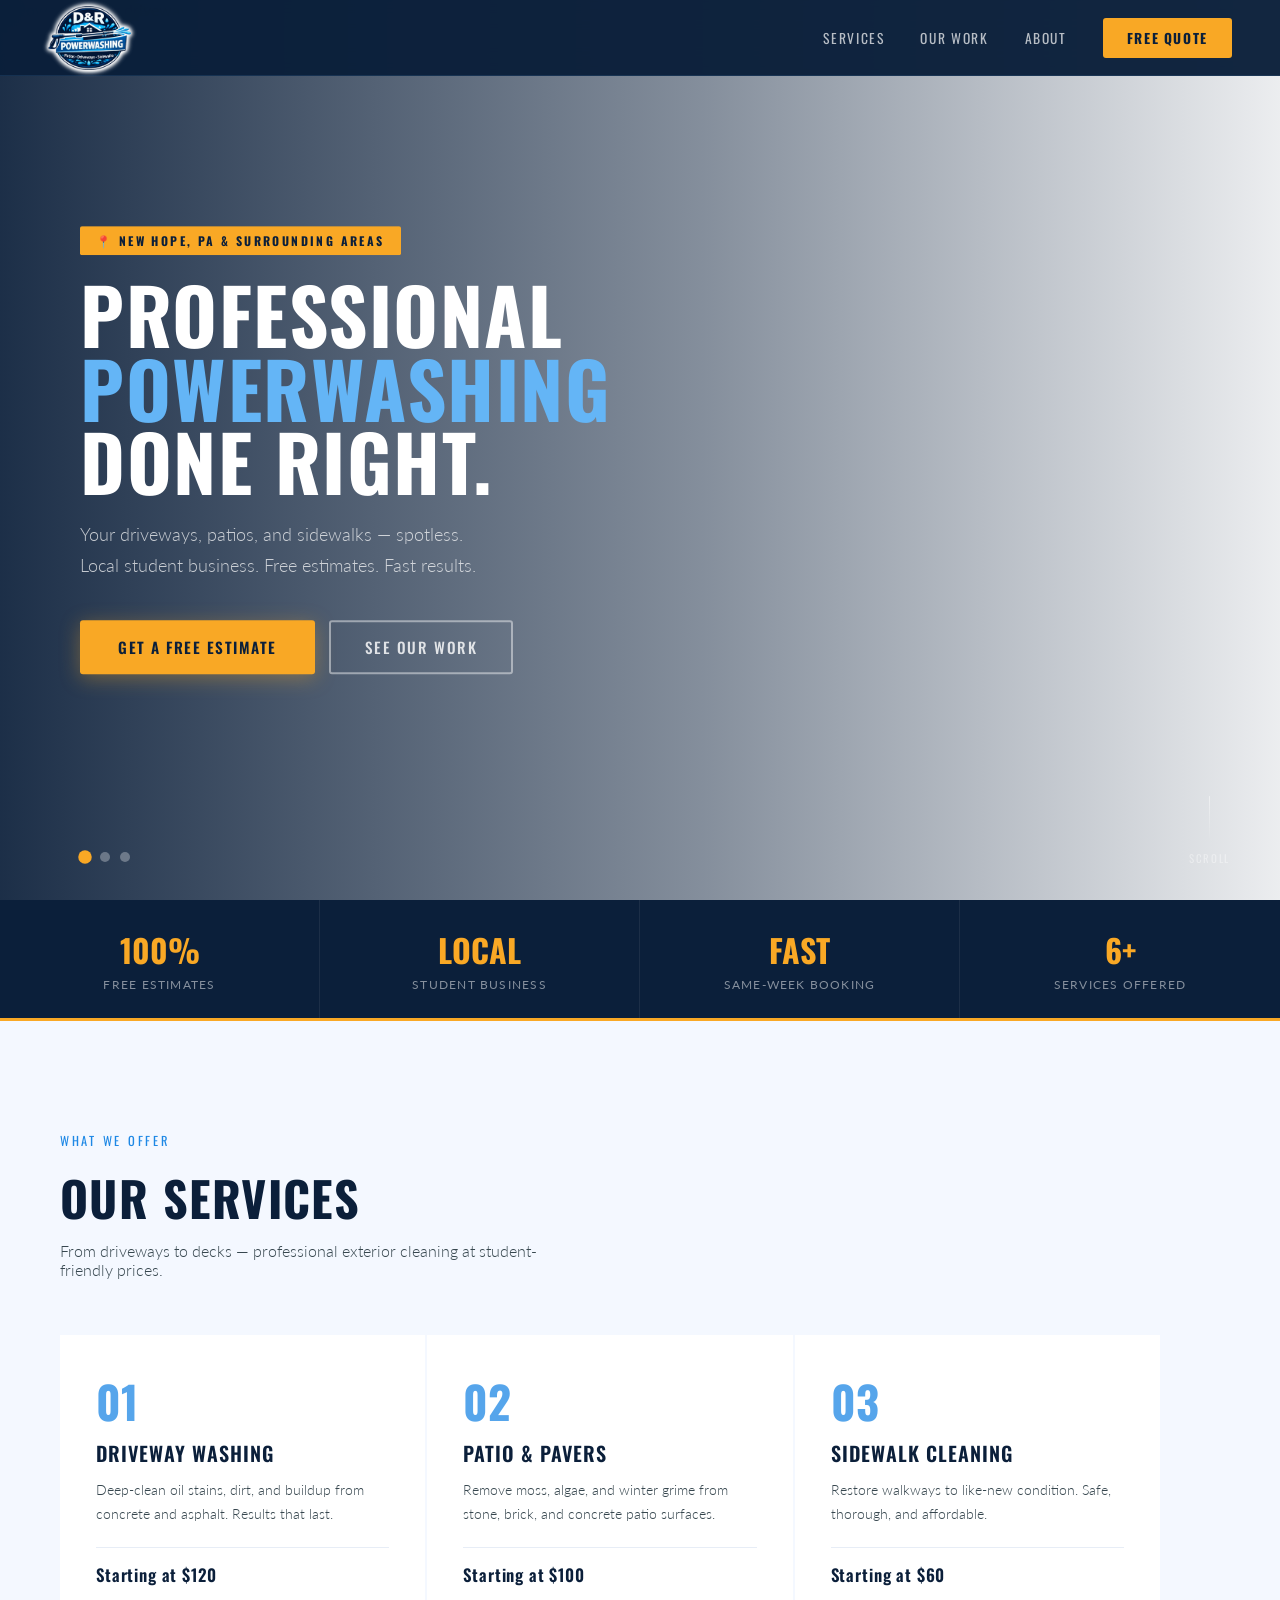
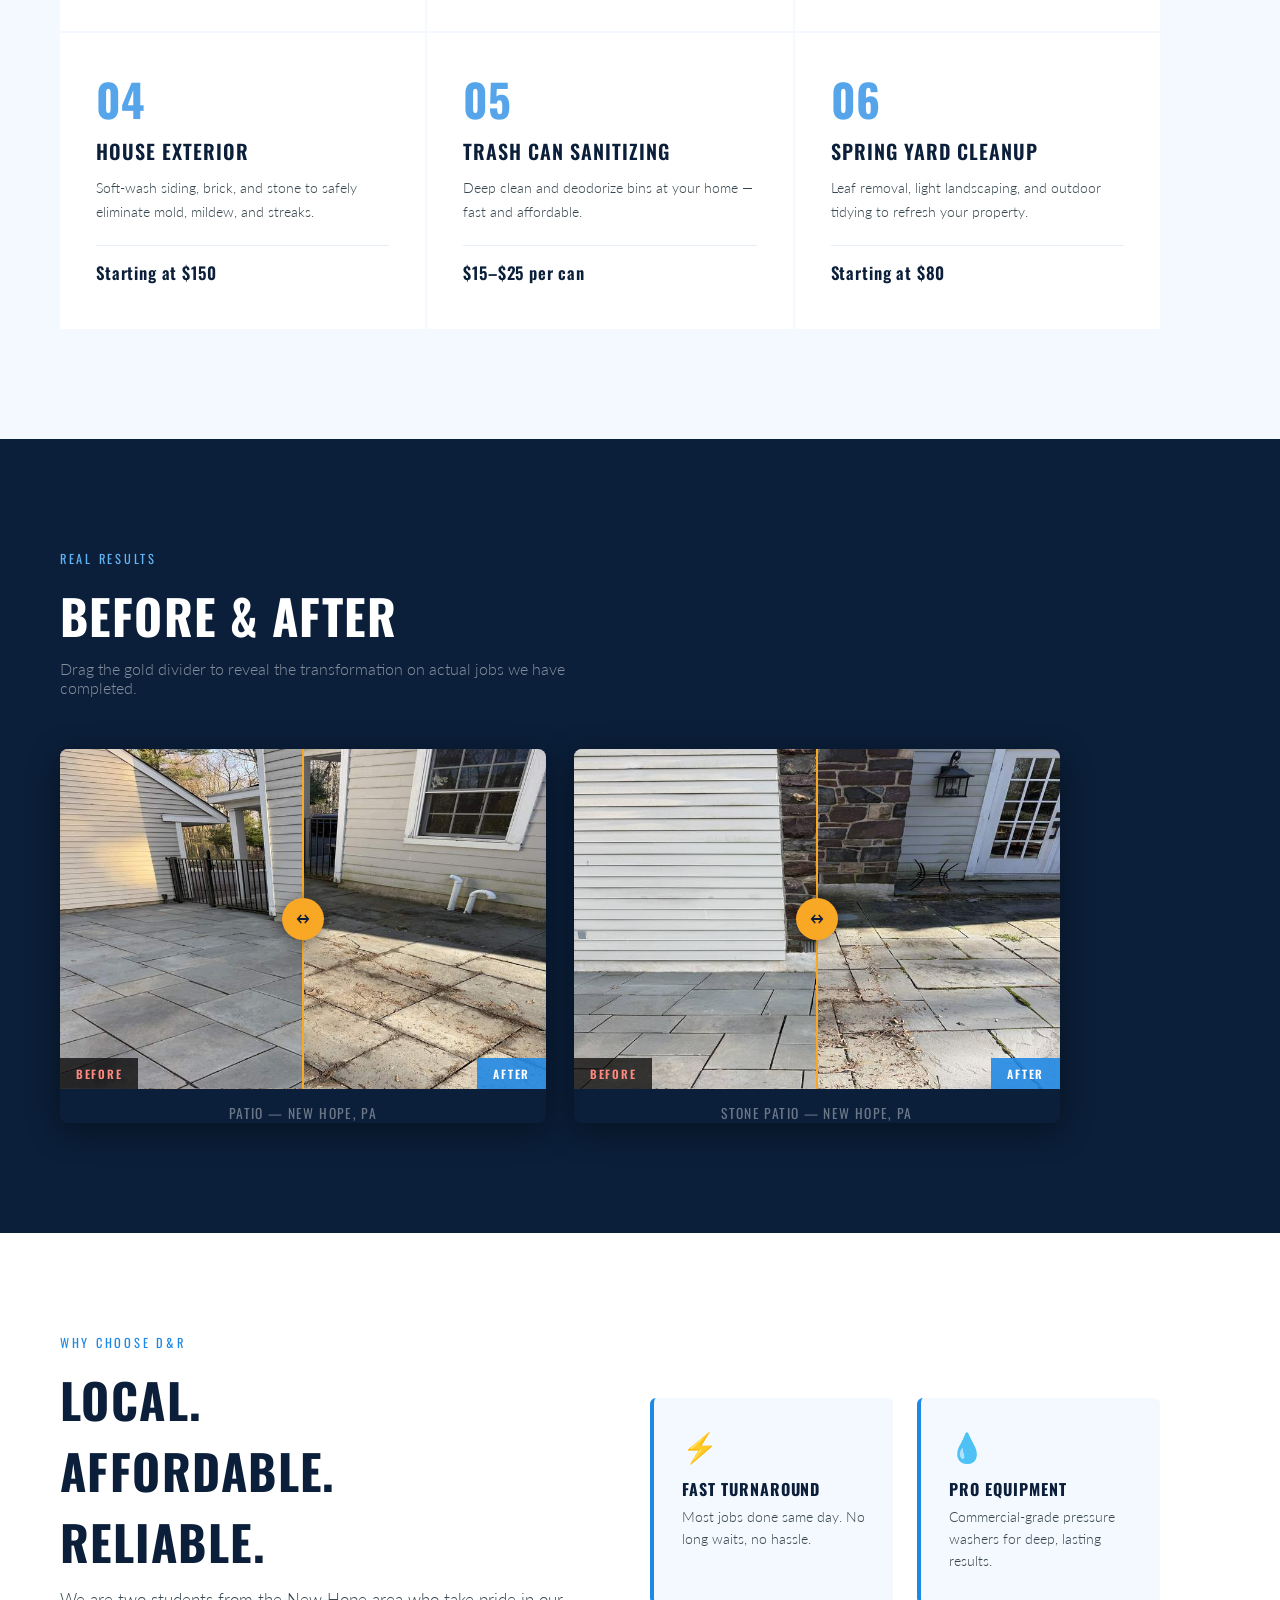
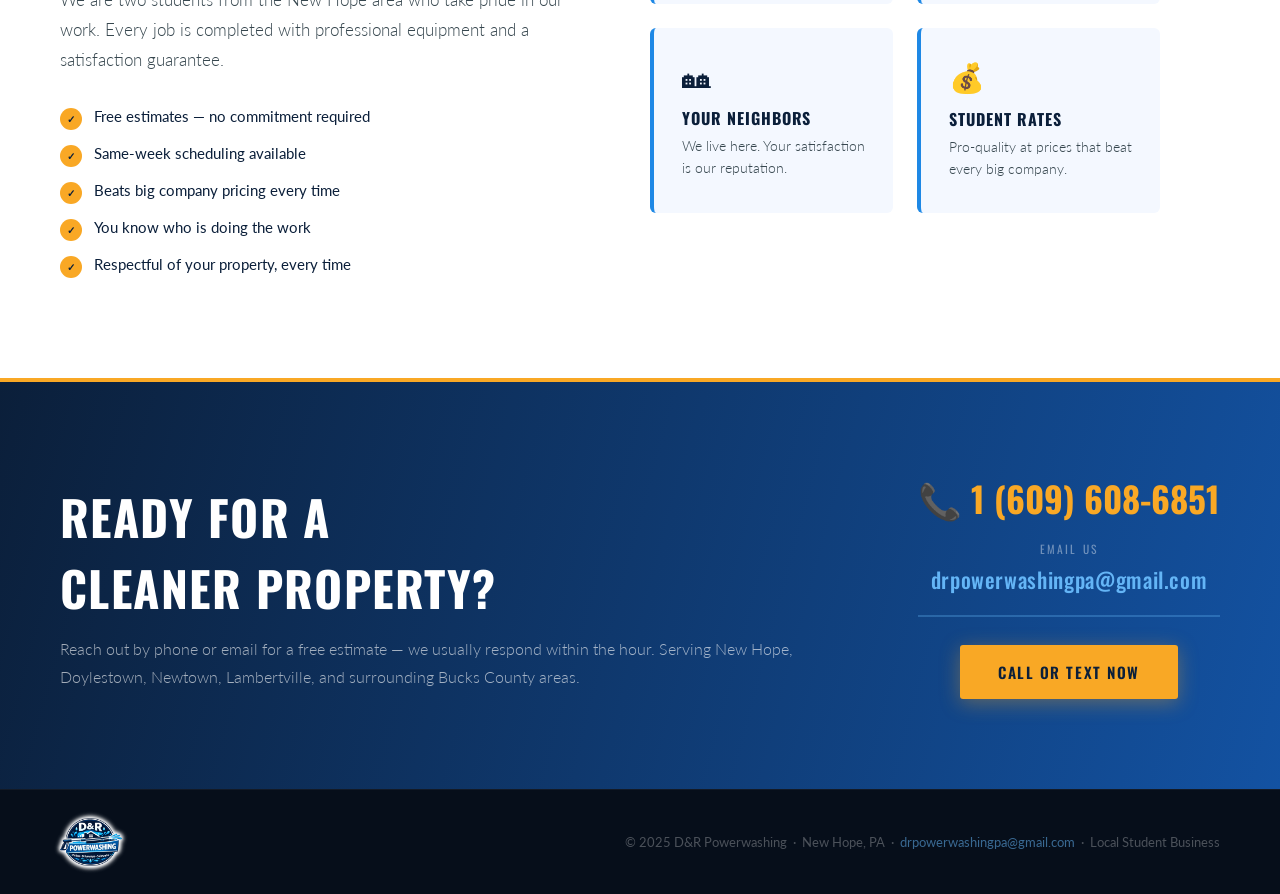
==== claudewash/index.html @ 19e27b73 "Add files via upload" ====
<!DOCTYPE html>
<html lang="en">
<head>
<meta charset="UTF-8">
<meta name="viewport" content="width=device-width, initial-scale=1.0">
<title>D&R Powerwashing — New Hope, PA</title>
<link rel="stylesheet" href="style.css">
<link href="https://fonts.googleapis.com/css2?family=Oswald:wght@400;500;600;700&family=Lato:wght@300;400;700&display=swap" rel="stylesheet">
</head>
<body>

<nav>
  <img class="nav-logo" src="images/logo.png" alt="D&R Powerwashing">
  <ul>
    <li><a href="#services">Services</a></li>
    <li><a href="#results">Our Work</a></li>
    <li><a href="#why">About</a></li>
    <li><a href="#contact" class="nav-quote">Free Quote</a></li>
  </ul>
</nav>

<!-- HERO SLIDER -->
<section class="hero" id="home">
  <div class="hero-slide active">
    <img src="images/hero1.jpg" alt="Powerwashing driveway">
  </div>
  <div class="hero-slide">
    <img src="images/hero2.jpg" alt="Clean patio">
  </div>
  <div class="hero-slide">
    <img src="images/hero3.jpg" alt="Clean home exterior">
  </div>
  <div class="hero-overlay"></div>
  <div class="hero-content">
    <div class="hero-tag">&#128205; New Hope, PA &amp; Surrounding Areas</div>
    <h1>Professional<br><em>Powerwashing</em><br>Done Right.</h1>
    <p>Your driveways, patios, and sidewalks &mdash; spotless.<br>Local student business. Free estimates. Fast results.</p>
    <div class="hero-btns">
      <a href="#contact" class="btn-gold">Get a Free Estimate</a>
      <a href="#results" class="btn-ghost">See Our Work</a>
    </div>
  </div>
  <div class="hero-dots">
    <button class="dot active" id="dot0"></button>
    <button class="dot" id="dot1"></button>
    <button class="dot" id="dot2"></button>
  </div>
  <div class="hero-scroll"><div class="scroll-line"></div><span>Scroll</span></div>
</section>

<!-- STATS BAR -->
<div class="stats-bar">
  <div class="stat-item"><span class="stat-num">100%</span><span class="stat-label">Free Estimates</span></div>
  <div class="stat-item"><span class="stat-num">LOCAL</span><span class="stat-label">Student Business</span></div>
  <div class="stat-item"><span class="stat-num">FAST</span><span class="stat-label">Same-Week Booking</span></div>
  <div class="stat-item"><span class="stat-num">6+</span><span class="stat-label">Services Offered</span></div>
</div>

<!-- SERVICES -->
<section class="services" id="services">
  <span class="section-eyebrow">What We Offer</span>
  <h2 class="section-heading">Our Services</h2>
  <p class="section-sub">From driveways to decks &mdash; professional exterior cleaning at student-friendly prices.</p>
  <div class="services-grid">
    <div class="svc"><span class="svc-num">01</span><h3>Driveway Washing</h3><p>Deep-clean oil stains, dirt, and buildup from concrete and asphalt. Results that last.</p><div class="svc-price">Starting at $120</div></div>
    <div class="svc"><span class="svc-num">02</span><h3>Patio &amp; Pavers</h3><p>Remove moss, algae, and winter grime from stone, brick, and concrete patio surfaces.</p><div class="svc-price">Starting at $100</div></div>
    <div class="svc"><span class="svc-num">03</span><h3>Sidewalk Cleaning</h3><p>Restore walkways to like-new condition. Safe, thorough, and affordable.</p><div class="svc-price">Starting at $60</div></div>
    <div class="svc"><span class="svc-num">04</span><h3>House Exterior</h3><p>Soft-wash siding, brick, and stone to safely eliminate mold, mildew, and streaks.</p><div class="svc-price">Starting at $150</div></div>
    <div class="svc"><span class="svc-num">05</span><h3>Trash Can Sanitizing</h3><p>Deep clean and deodorize bins at your home &mdash; fast and affordable.</p><div class="svc-price">$15&ndash;$25 per can</div></div>
    <div class="svc"><span class="svc-num">06</span><h3>Spring Yard Cleanup</h3><p>Leaf removal, light landscaping, and outdoor tidying to refresh your property.</p><div class="svc-price">Starting at $80</div></div>
  </div>
</section>

<!-- BEFORE / AFTER -->
<section class="results" id="results">
  <span class="section-eyebrow" style="color:var(--sky)">Real Results</span>
  <h2 class="section-heading">Before &amp; After</h2>
  <p class="section-sub" style="margin-bottom:52px">Drag the gold divider to reveal the transformation on actual jobs we have completed.</p>
  <div class="ba-grid">
    <div class="ba-card">
      <div class="ba-wrap" id="slider1">
        <div class="ba-before-img"><img src="images/before1.jpg" alt="Before powerwashing patio"></div>
        <div class="ba-after-img" id="after1"><img src="images/after1.jpg" alt="After powerwashing patio"></div>
        <div class="ba-line" id="line1"></div>
        <div class="ba-knob" id="knob1">&#8596;</div>
        <div class="ba-tag"><span class="tag-b">Before</span><span class="tag-a">After</span></div>
      </div>
      <div class="ba-label">Patio &mdash; New Hope, PA</div>
    </div>
    <div class="ba-card">
      <div class="ba-wrap" id="slider2">
        <div class="ba-before-img"><img src="images/before2.jpg" alt="Before powerwashing stone patio"></div>
        <div class="ba-after-img" id="after2"><img src="images/after2.jpg" alt="After powerwashing stone patio"></div>
        <div class="ba-line" id="line2"></div>
        <div class="ba-knob" id="knob2">&#8596;</div>
        <div class="ba-tag"><span class="tag-b">Before</span><span class="tag-a">After</span></div>
      </div>
      <div class="ba-label">Stone Patio &mdash; New Hope, PA</div>
    </div>
  </div>
</section>

<!-- WHY US -->
<section class="why" id="why">
  <div class="why-layout">
    <div class="why-text">
      <span class="section-eyebrow">Why Choose D&amp;R</span>
      <h2 class="section-heading">Local.<br>Affordable.<br>Reliable.</h2>
      <p>We are two students from the New Hope area who take pride in our work. Every job is completed with professional equipment and a satisfaction guarantee.</p>
      <ul class="checklist">
        <li><span class="check-icon">&#10003;</span> Free estimates &mdash; no commitment required</li>
        <li><span class="check-icon">&#10003;</span> Same-week scheduling available</li>
        <li><span class="check-icon">&#10003;</span> Beats big company pricing every time</li>
        <li><span class="check-icon">&#10003;</span> You know who is doing the work</li>
        <li><span class="check-icon">&#10003;</span> Respectful of your property, every time</li>
      </ul>
    </div>
    <div class="why-feats">
      <div class="feat"><span class="feat-icon">&#9889;</span><h4>Fast Turnaround</h4><p>Most jobs done same day. No long waits, no hassle.</p></div>
      <div class="feat"><span class="feat-icon">&#128167;</span><h4>Pro Equipment</h4><p>Commercial-grade pressure washers for deep, lasting results.</p></div>
      <div class="feat"><span class="feat-icon">&#127960;</span><h4>Your Neighbors</h4><p>We live here. Your satisfaction is our reputation.</p></div>
      <div class="feat"><span class="feat-icon">&#128176;</span><h4>Student Rates</h4><p>Pro-quality at prices that beat every big company.</p></div>
    </div>
  </div>
</section>

<!-- CONTACT CTA -->
<section class="cta-band" id="contact">
  <div>
    <h2>Ready for a<br>Cleaner Property?</h2>
    <p>Reach out by phone or email for a free estimate &mdash; we usually respond within the hour. Serving New Hope, Doylestown, Newtown, Lambertville, and surrounding Bucks County areas.</p>
  </div>
  <div class="cta-contact">
    <a class="cta-phone" href="tel:16096086851">&#128222; 1 (609) 608-6851</a>
    <span class="cta-email-label">Email Us</span>
    <a class="cta-email" id="emailLink" href="#">drpowerwashingpa&#64;gmail.com</a>
    <a href="tel:16096086851" class="btn-gold" style="display:inline-block">Call or Text Now</a>
  </div>
</section>

<footer>
  <img class="footer-logo" src="images/logo.png" alt="D&R Powerwashing">
  <p>&#169; 2025 D&amp;R Powerwashing &nbsp;&middot;&nbsp; New Hope, PA &nbsp;&middot;&nbsp; <a id="footerEmail" href="#">drpowerwashingpa&#64;gmail.com</a> &nbsp;&middot;&nbsp; Local Student Business</p>
</footer>

<script src="script.js"></script>
</body>
</html>
---- claudewash/style.css ----
*, *::before, *::after { box-sizing: border-box; margin: 0; padding: 0; }

:root {
  --navy: #0b1f3a;
  --blue: #1352a2;
  --bright: #1e88e5;
  --sky: #64b5f6;
  --white: #ffffff;
  --offwhite: #f4f8ff;
  --slate: #37474f;
  --gold: #f9a825;
}

html { scroll-behavior: smooth; }
body { font-family: 'Lato', sans-serif; background: var(--white); color: var(--navy); overflow-x: hidden; }

/* ── NAV ── */
nav {
  position: fixed; top: 0; left: 0; right: 0; z-index: 200;
  display: flex; align-items: center; justify-content: space-between;
  padding: 0 48px; height: 76px;
  background: rgba(11,31,58,0.97);
  backdrop-filter: blur(12px);
  border-bottom: 1px solid rgba(100,181,246,0.12);
}
.nav-logo {
  height: 64px; width: auto;
  filter: drop-shadow(0 0 2px white) drop-shadow(0 0 2px white) drop-shadow(0 0 1px white);
}
nav ul { list-style: none; display: flex; gap: 36px; align-items: center; }
nav ul li a {
  font-family: 'Oswald', sans-serif; font-size: 0.85rem;
  letter-spacing: 0.12em; text-transform: uppercase;
  color: rgba(255,255,255,0.7); text-decoration: none; transition: color 0.2s;
}
nav ul li a:hover { color: var(--sky); }
.nav-quote {
  background: var(--gold) !important; color: var(--navy) !important;
  padding: 10px 24px; border-radius: 3px; font-weight: 700 !important;
}
.nav-quote:hover { background: #f57f17 !important; }

/* ── HERO ── */
.hero { position: relative; height: 100vh; min-height: 640px; overflow: hidden; }
.hero-slide { position: absolute; inset: 0; opacity: 0; transition: opacity 1.4s ease; pointer-events: none; }
.hero-slide.active { opacity: 1; pointer-events: auto; }
.hero-slide img { width: 100%; height: 100%; object-fit: cover; filter: brightness(0.42); }
.hero-overlay {
  position: absolute; inset: 0;
  background: linear-gradient(to right, rgba(11,31,58,0.93) 0%, rgba(11,31,58,0.5) 55%, rgba(11,31,58,0.08) 100%);
  z-index: 2;
}
.hero-content {
  position: absolute; top: 50%; left: 0;
  transform: translateY(-50%); z-index: 3; padding: 0 80px; max-width: 700px;
}
.hero-tag {
  display: inline-block; background: var(--gold); color: var(--navy);
  font-family: 'Oswald', sans-serif; font-size: 0.75rem;
  letter-spacing: 0.2em; text-transform: uppercase; font-weight: 700;
  padding: 6px 16px; border-radius: 2px; margin-bottom: 22px;
  animation: fadeUp 0.7s ease both;
}
.hero-content h1 {
  font-family: 'Oswald', sans-serif;
  font-size: clamp(3rem, 6vw, 5.8rem); font-weight: 700;
  color: var(--white); line-height: 0.96; letter-spacing: 0.02em;
  text-transform: uppercase; margin-bottom: 22px;
  animation: fadeUp 0.8s 0.1s ease both;
}
.hero-content h1 em { font-style: normal; color: var(--sky); }
.hero-content p {
  font-size: 1.1rem; color: rgba(255,255,255,0.72); line-height: 1.75;
  margin-bottom: 38px; font-weight: 300; animation: fadeUp 0.9s 0.2s ease both;
}
.hero-btns { display: flex; gap: 14px; flex-wrap: wrap; animation: fadeUp 1s 0.3s ease both; }
.btn-gold {
  background: var(--gold); color: var(--navy);
  font-family: 'Oswald', sans-serif; font-size: 0.95rem;
  letter-spacing: 0.1em; text-transform: uppercase; font-weight: 600;
  padding: 16px 38px; border-radius: 3px; text-decoration: none;
  transition: all 0.2s; box-shadow: 0 4px 20px rgba(249,168,37,0.35);
}
.btn-gold:hover { background: #f57f17; transform: translateY(-2px); }
.btn-ghost {
  border: 2px solid rgba(255,255,255,0.45); color: rgba(255,255,255,0.82);
  font-family: 'Oswald', sans-serif; font-size: 0.95rem;
  letter-spacing: 0.1em; text-transform: uppercase; font-weight: 500;
  padding: 14px 34px; border-radius: 3px; text-decoration: none; transition: all 0.2s;
}
.btn-ghost:hover { border-color: var(--sky); color: var(--sky); }
.hero-dots { position: absolute; bottom: 38px; left: 80px; z-index: 4; display: flex; gap: 10px; }
.dot {
  width: 10px; height: 10px; border-radius: 50%;
  background: rgba(255,255,255,0.3); cursor: pointer; transition: all 0.3s; border: none; padding: 0;
}
.dot.active { background: var(--gold); transform: scale(1.35); }
.hero-scroll {
  position: absolute; bottom: 34px; right: 50px; z-index: 4;
  display: flex; flex-direction: column; align-items: center; gap: 8px;
  color: rgba(255,255,255,0.4); font-size: 0.68rem;
  letter-spacing: 0.15em; text-transform: uppercase; font-family: 'Oswald', sans-serif;
}
.scroll-line {
  width: 1px; height: 46px;
  background: linear-gradient(to bottom, rgba(255,255,255,0.5), transparent);
  animation: scrollPulse 2s infinite;
}

/* ── STATS BAR ── */
.stats-bar {
  background: var(--navy); display: grid; grid-template-columns: repeat(4, 1fr);
  border-bottom: 3px solid var(--gold);
}
.stat-item { padding: 26px 24px; text-align: center; border-right: 1px solid rgba(255,255,255,0.07); }
.stat-item:last-child { border-right: none; }
.stat-num { font-family: 'Oswald', sans-serif; font-size: 2rem; font-weight: 700; color: var(--gold); display: block; }
.stat-label { font-size: 0.76rem; color: rgba(255,255,255,0.5); letter-spacing: 0.1em; text-transform: uppercase; margin-top: 4px; display: block; }

/* ── SERVICES ── */
.services { padding: 110px 60px; background: var(--offwhite); }
.section-eyebrow { font-family: 'Oswald', sans-serif; font-size: 0.78rem; letter-spacing: 0.22em; text-transform: uppercase; color: var(--bright); margin-bottom: 12px; display: block; }
.section-heading { font-family: 'Oswald', sans-serif; font-size: clamp(2rem, 4vw, 3rem); font-weight: 700; text-transform: uppercase; letter-spacing: 0.03em; color: var(--navy); margin-bottom: 8px; }
.section-sub { color: var(--slate); font-size: 1rem; font-weight: 300; margin-bottom: 56px; max-width: 520px; }
.services-grid { display: grid; grid-template-columns: repeat(3, 1fr); gap: 2px; max-width: 1100px; }
.svc {
  background: var(--white); padding: 44px 36px;
  position: relative; overflow: hidden; transition: all 0.3s;
}
.svc::before {
  content: ''; position: absolute; bottom: 0; left: 0;
  width: 100%; height: 3px; background: var(--gold);
  transform: scaleX(0); transform-origin: left; transition: transform 0.3s;
}
.svc:hover::before { transform: scaleX(1); }
.svc:hover { transform: translateY(-4px); box-shadow: 0 12px 40px rgba(19,82,162,0.12); }
.svc-num { font-family: 'Oswald', sans-serif; font-size: 2.8rem; font-weight: 700; color: var(--bright); opacity: 0.75; line-height: 1; margin-bottom: 14px; display: block; }
.svc:hover .svc-num { opacity: 1; color: var(--gold); }
.svc h3 { font-family: 'Oswald', sans-serif; font-size: 1.25rem; font-weight: 600; text-transform: uppercase; letter-spacing: 0.05em; color: var(--navy); margin-bottom: 10px; }
.svc p { font-size: 0.9rem; color: var(--slate); line-height: 1.7; font-weight: 300; }
.svc-price { font-family: 'Oswald', sans-serif; font-size: 1.05rem; color: var(--navy); letter-spacing: 0.05em; font-weight: 600; border-top: 1px solid rgba(19,82,162,0.1); padding-top: 14px; margin-top: 20px; }

/* ── BEFORE/AFTER ── */
.results { padding: 110px 60px; background: var(--navy); }
.results .section-heading { color: var(--white); }
.results .section-sub { color: rgba(255,255,255,0.5); }
.ba-grid { display: grid; grid-template-columns: repeat(2, 1fr); gap: 28px; max-width: 1000px; }
.ba-card { border-radius: 8px; overflow: hidden; box-shadow: 0 8px 32px rgba(0,0,0,0.45); }
.ba-wrap { position: relative; height: 340px; overflow: hidden; cursor: col-resize; user-select: none; touch-action: none; }
.ba-before-img, .ba-after-img { position: absolute; inset: 0; width: 100%; height: 100%; }
.ba-before-img img, .ba-after-img img { width: 100%; height: 100%; object-fit: cover; object-position: center; pointer-events: none; display: block; }
.ba-after-img { clip-path: inset(0 50% 0 0); }
.ba-line { position: absolute; top: 0; left: 50%; transform: translateX(-50%); width: 2px; height: 100%; background: var(--gold); z-index: 10; pointer-events: none; }
.ba-knob {
  position: absolute; top: 50%; left: 50%; transform: translate(-50%, -50%);
  width: 42px; height: 42px; background: var(--gold); border-radius: 50%;
  display: flex; align-items: center; justify-content: center;
  z-index: 11; color: var(--navy); font-size: 0.85rem; font-weight: 900;
  box-shadow: 0 2px 16px rgba(0,0,0,0.5); pointer-events: none;
}
.ba-tag { position: absolute; bottom: 0; left: 0; right: 0; display: flex; justify-content: space-between; z-index: 9; pointer-events: none; }
.tag-b, .tag-a { padding: 7px 16px; font-family: 'Oswald', sans-serif; font-size: 0.72rem; letter-spacing: 0.15em; text-transform: uppercase; font-weight: 600; }
.tag-b { background: rgba(0,0,0,0.72); color: #ff8a80; }
.tag-a { background: rgba(30,136,229,0.88); color: white; }
.ba-label { text-align: center; padding: 14px 0 0; font-family: 'Oswald', sans-serif; font-size: 0.85rem; letter-spacing: 0.1em; text-transform: uppercase; color: rgba(255,255,255,0.4); }

/* ── WHY US ── */
.why { background: var(--white); padding: 100px 60px; }
.why-layout { display: grid; grid-template-columns: 1fr 1fr; gap: 80px; max-width: 1100px; align-items: center; }
.why-text p { font-size: 1.05rem; color: var(--slate); line-height: 1.8; font-weight: 300; margin-bottom: 32px; }
.checklist { list-style: none; display: flex; flex-direction: column; gap: 14px; }
.checklist li { display: flex; align-items: flex-start; gap: 12px; font-size: 0.95rem; color: var(--navy); }
.check-icon { width: 22px; height: 22px; background: var(--gold); border-radius: 50%; display: flex; align-items: center; justify-content: center; font-size: 0.65rem; color: var(--navy); font-weight: 900; flex-shrink: 0; margin-top: 1px; }
.why-feats { display: grid; grid-template-columns: 1fr 1fr; gap: 24px; }
.feat { background: var(--offwhite); padding: 32px 28px; border-radius: 6px; border-left: 4px solid var(--bright); transition: border-color 0.2s; }
.feat:hover { border-color: var(--gold); }
.feat-icon { font-size: 1.8rem; margin-bottom: 12px; display: block; }
.feat h4 { font-family: 'Oswald', sans-serif; font-size: 1rem; letter-spacing: 0.06em; text-transform: uppercase; color: var(--navy); margin-bottom: 6px; }
.feat p { font-size: 0.85rem; color: var(--slate); line-height: 1.6; font-weight: 300; }

/* ── CTA BAND ── */
.cta-band {
  background: linear-gradient(105deg, var(--navy) 0%, var(--blue) 100%);
  padding: 90px 60px;
  display: grid; grid-template-columns: 1fr auto; gap: 60px; align-items: center;
  border-top: 4px solid var(--gold);
}
.cta-band h2 { font-family: 'Oswald', sans-serif; font-size: clamp(2rem, 4vw, 3rem); font-weight: 700; text-transform: uppercase; color: var(--white); letter-spacing: 0.03em; margin-bottom: 12px; }
.cta-band p { color: rgba(255,255,255,0.62); font-size: 1rem; font-weight: 300; line-height: 1.75; }
.cta-contact { text-align: center; flex-shrink: 0; }
.cta-phone { font-family: 'Oswald', sans-serif; font-size: 2.2rem; font-weight: 700; color: var(--gold); text-decoration: none; display: block; margin-bottom: 16px; white-space: nowrap; transition: color 0.2s; }
.cta-phone:hover { color: #ffe082; }
.cta-email-label { font-size: 0.72rem; letter-spacing: 0.18em; text-transform: uppercase; color: rgba(255,255,255,0.4); font-family: 'Oswald', sans-serif; display: block; margin-bottom: 6px; }
.cta-email { font-family: 'Oswald', sans-serif; font-size: 1.35rem; font-weight: 500; color: var(--sky); text-decoration: none; display: block; margin-bottom: 28px; letter-spacing: 0.03em; border-bottom: 2px solid rgba(100,181,246,0.3); padding-bottom: 20px; transition: color 0.2s, border-color 0.2s; }
.cta-email:hover { color: #fff; border-color: var(--sky); }

/* ── FOOTER ── */
footer { background: #060e1a; padding: 28px 60px; display: flex; align-items: center; justify-content: space-between; border-top: 1px solid rgba(255,255,255,0.05); }
.footer-logo { height: 48px; filter: drop-shadow(0 0 2px white) drop-shadow(0 0 2px white) drop-shadow(0 0 1px white); }
footer p { font-size: 0.8rem; color: rgba(255,255,255,0.28); }
footer a { color: rgba(100,181,246,0.55); text-decoration: none; }

/* ── ANIMATIONS ── */
@keyframes fadeUp { from { opacity: 0; transform: translateY(22px); } to { opacity: 1; transform: translateY(0); } }
@keyframes scrollPulse { 0%, 100% { opacity: 0.3; } 50% { opacity: 0.85; } }

/* ── RESPONSIVE ── */
@media (max-width: 900px) {
  nav { padding: 0 20px; }
  nav ul { display: none; }
  .hero-content { padding: 0 28px; max-width: 100%; }
  .hero-dots { left: 28px; }
  .hero-scroll { display: none; }
  .stats-bar { grid-template-columns: repeat(2, 1fr); }
  .services { padding: 70px 20px; }
  .services-grid { grid-template-columns: 1fr 1fr; }
  .results { padding: 70px 20px; }
  .ba-grid { grid-template-columns: 1fr; }
  .ba-wrap { height: 260px; }
  .why { padding: 70px 20px; }
  .why-layout { grid-template-columns: 1fr; gap: 48px; }
  .cta-band { grid-template-columns: 1fr; padding: 60px 20px; gap: 32px; text-align: center; }
  .cta-email { font-size: 1.05rem; }
  footer { flex-direction: column; gap: 16px; padding: 24px; text-align: center; }
}
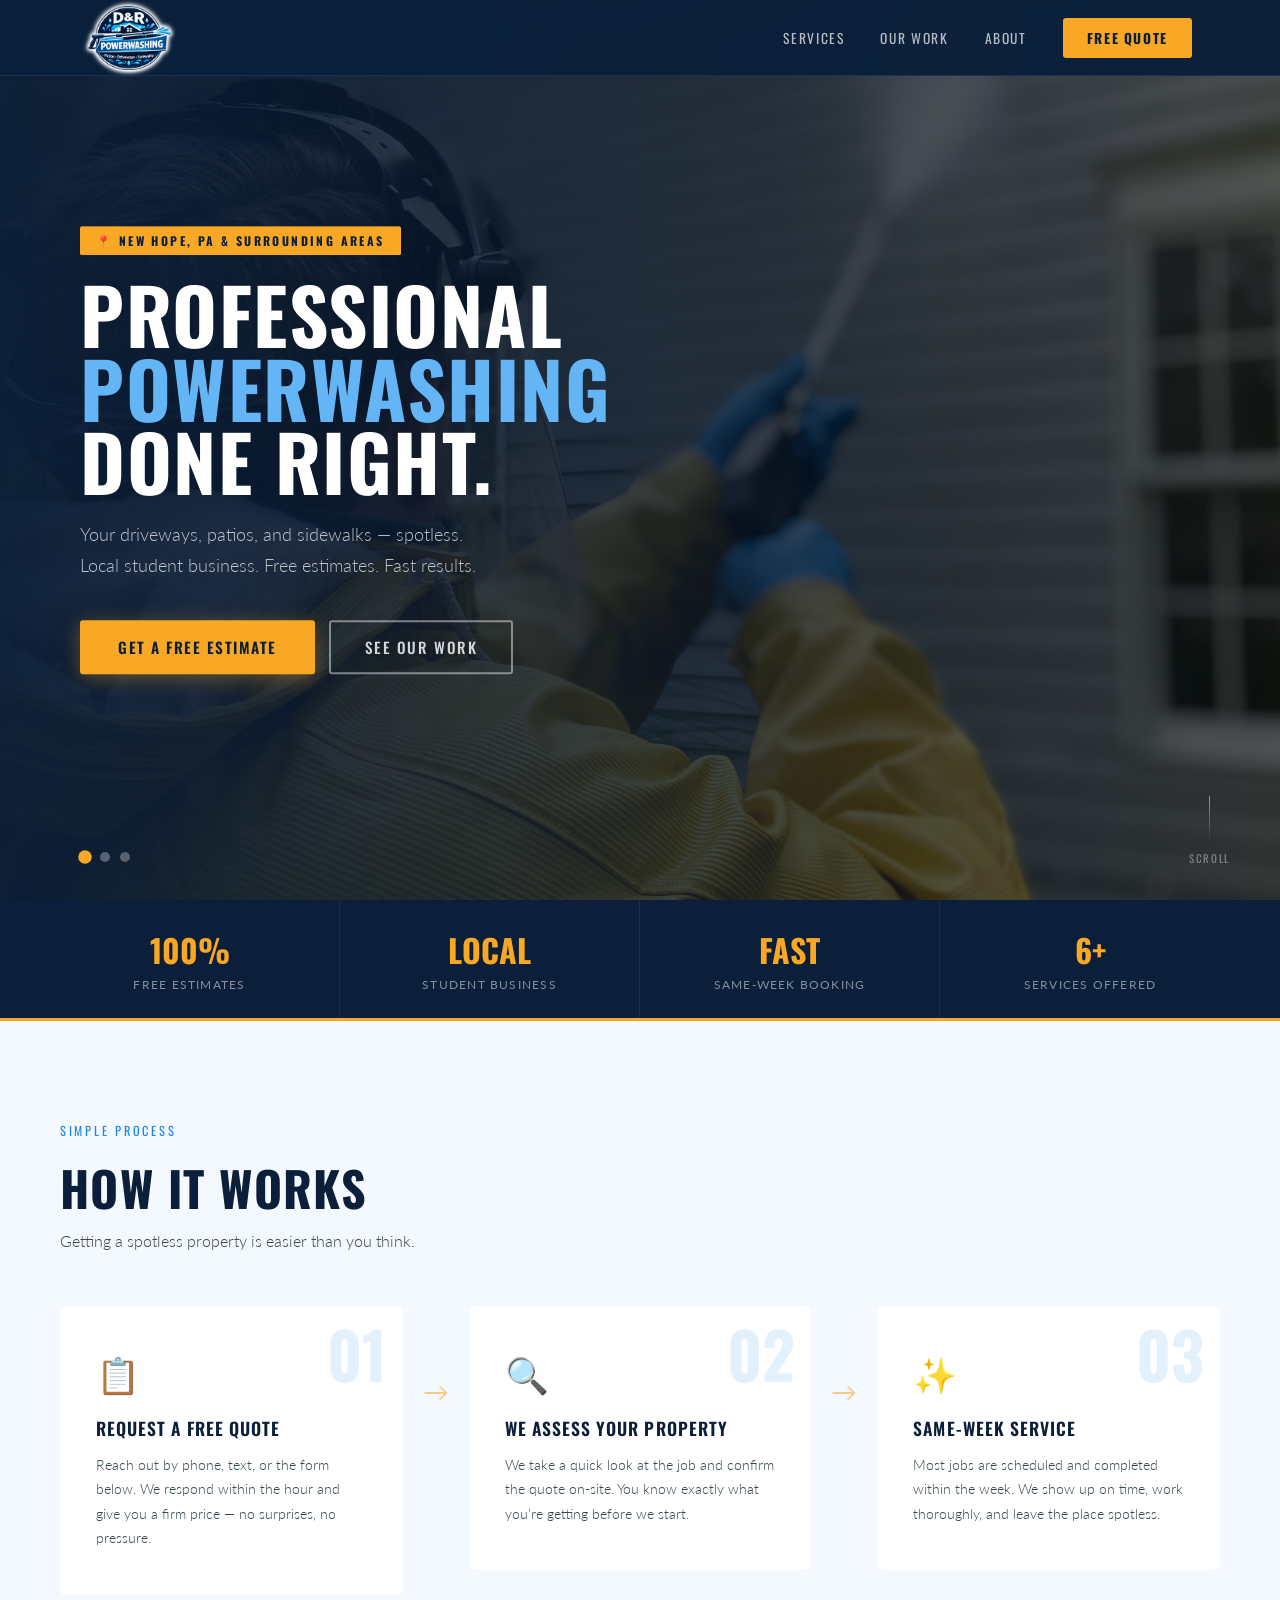
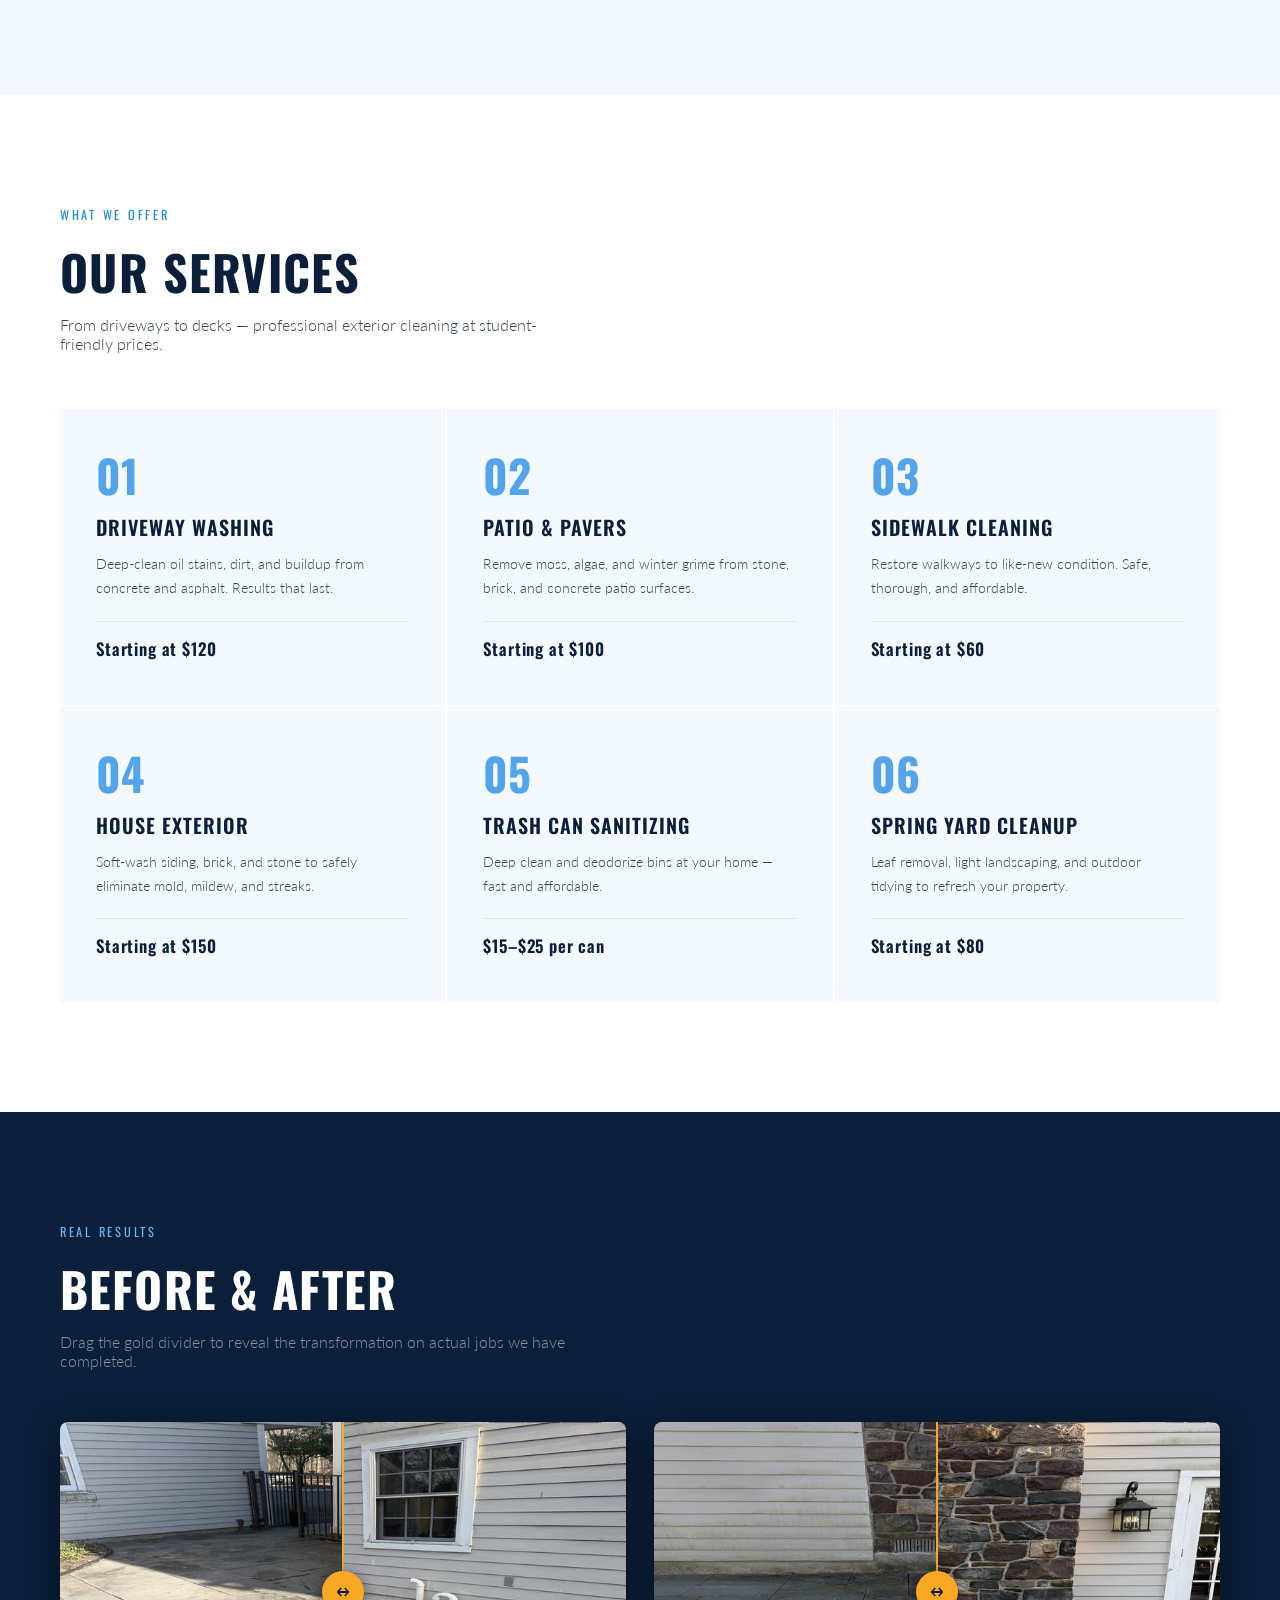
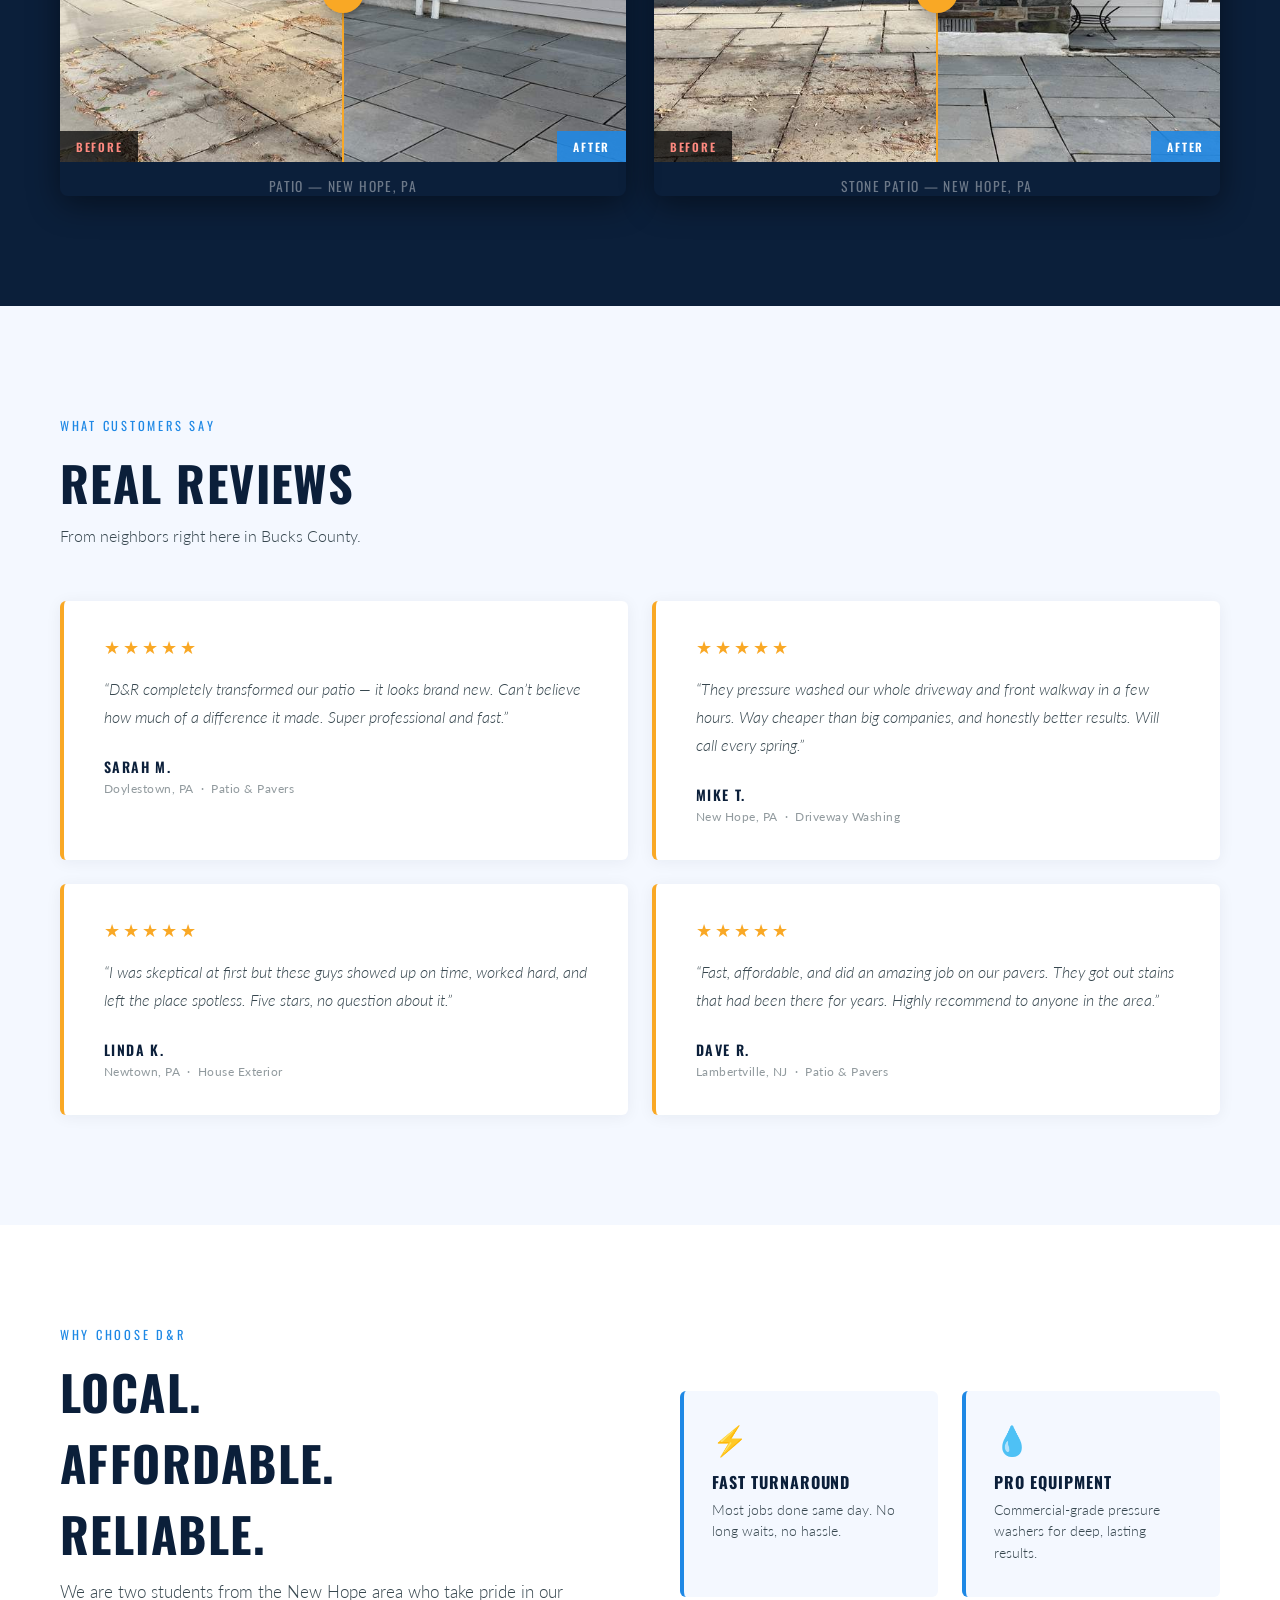
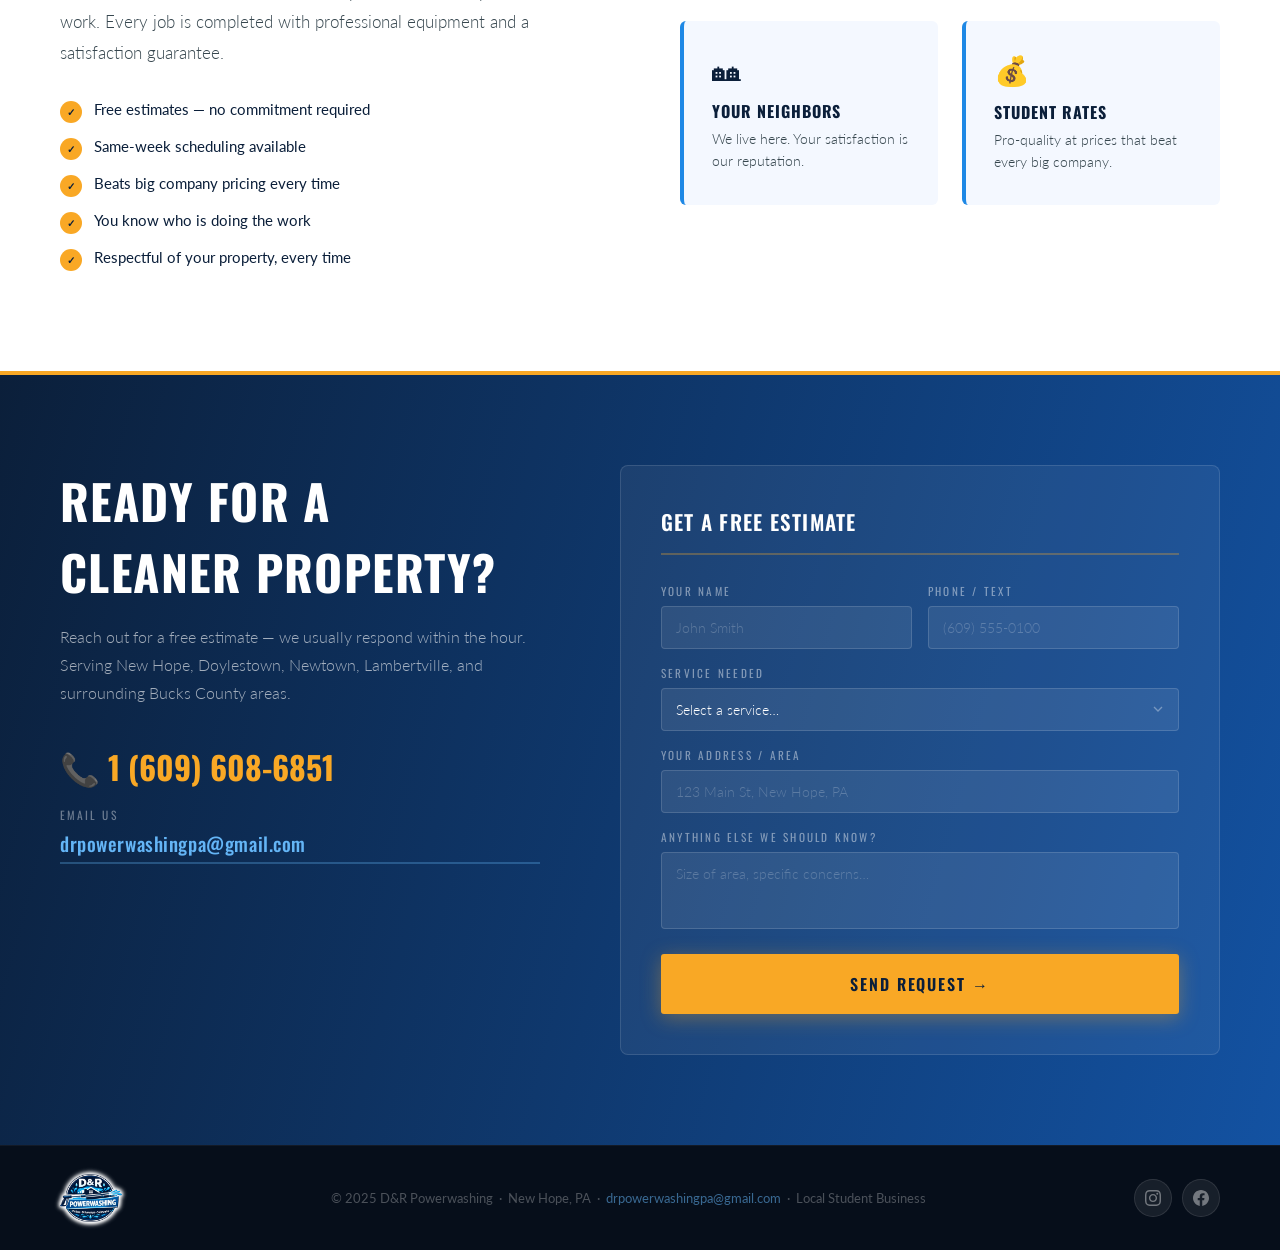
==== commit b58a4390: "Redesign site with hero images, slider fix, and new sections - Add 3 powerwashing hero images (house" ====
--- a/claudewash/index.html
+++ b/claudewash/index.html
@@ -10,25 +10,27 @@
 <body>
 
 <nav>
-  <img class="nav-logo" src="images/logo.png" alt="D&R Powerwashing">
-  <ul>
-    <li><a href="#services">Services</a></li>
-    <li><a href="#results">Our Work</a></li>
-    <li><a href="#why">About</a></li>
-    <li><a href="#contact" class="nav-quote">Free Quote</a></li>
-  </ul>
+  <div class="nav-inner">
+    <img class="nav-logo" src="images/logo.png" alt="D&R Powerwashing">
+    <ul>
+      <li><a href="#services">Services</a></li>
+      <li><a href="#results">Our Work</a></li>
+      <li><a href="#why">About</a></li>
+      <li><a href="#contact" class="nav-quote">Free Quote</a></li>
+    </ul>
+  </div>
 </nav>
 
 <!-- HERO SLIDER -->
 <section class="hero" id="home">
   <div class="hero-slide active">
-    <img src="images/hero1.jpg" alt="Powerwashing driveway">
+    <img src="images/hero1.jpg" alt="Professional powerwashing house exterior">
   </div>
   <div class="hero-slide">
-    <img src="images/hero2.jpg" alt="Clean patio">
+    <img src="images/hero2.jpg" alt="Pressure washing brick patio pavers">
   </div>
   <div class="hero-slide">
-    <img src="images/hero3.jpg" alt="Clean home exterior">
+    <img src="images/hero3.jpg" alt="Clean driveway after powerwashing">
   </div>
   <div class="hero-overlay"></div>
   <div class="hero-content">
@@ -50,97 +52,223 @@
 
 <!-- STATS BAR -->
 <div class="stats-bar">
-  <div class="stat-item"><span class="stat-num">100%</span><span class="stat-label">Free Estimates</span></div>
-  <div class="stat-item"><span class="stat-num">LOCAL</span><span class="stat-label">Student Business</span></div>
-  <div class="stat-item"><span class="stat-num">FAST</span><span class="stat-label">Same-Week Booking</span></div>
-  <div class="stat-item"><span class="stat-num">6+</span><span class="stat-label">Services Offered</span></div>
+  <div class="stats-inner">
+    <div class="stat-item"><span class="stat-num">100%</span><span class="stat-label">Free Estimates</span></div>
+    <div class="stat-item"><span class="stat-num">LOCAL</span><span class="stat-label">Student Business</span></div>
+    <div class="stat-item"><span class="stat-num">FAST</span><span class="stat-label">Same-Week Booking</span></div>
+    <div class="stat-item"><span class="stat-num">6+</span><span class="stat-label">Services Offered</span></div>
+  </div>
 </div>
+
+<!-- HOW IT WORKS -->
+<section class="how-it-works" id="how">
+  <div class="section-wrap">
+    <span class="section-eyebrow">Simple Process</span>
+    <h2 class="section-heading">How It Works</h2>
+    <p class="section-sub">Getting a spotless property is easier than you think.</p>
+    <div class="steps-grid">
+      <div class="step">
+        <div class="step-num">01</div>
+        <span class="step-icon">&#128203;</span>
+        <h3>Request a Free Quote</h3>
+        <p>Reach out by phone, text, or the form below. We respond within the hour and give you a firm price &mdash; no surprises, no pressure.</p>
+      </div>
+      <div class="step-arrow">&#8594;</div>
+      <div class="step">
+        <div class="step-num">02</div>
+        <span class="step-icon">&#128269;</span>
+        <h3>We Assess Your Property</h3>
+        <p>We take a quick look at the job and confirm the quote on-site. You know exactly what you&rsquo;re getting before we start.</p>
+      </div>
+      <div class="step-arrow">&#8594;</div>
+      <div class="step">
+        <div class="step-num">03</div>
+        <span class="step-icon">&#10024;</span>
+        <h3>Same-Week Service</h3>
+        <p>Most jobs are scheduled and completed within the week. We show up on time, work thoroughly, and leave the place spotless.</p>
+      </div>
+    </div>
+  </div>
+</section>
 
 <!-- SERVICES -->
 <section class="services" id="services">
-  <span class="section-eyebrow">What We Offer</span>
-  <h2 class="section-heading">Our Services</h2>
-  <p class="section-sub">From driveways to decks &mdash; professional exterior cleaning at student-friendly prices.</p>
-  <div class="services-grid">
-    <div class="svc"><span class="svc-num">01</span><h3>Driveway Washing</h3><p>Deep-clean oil stains, dirt, and buildup from concrete and asphalt. Results that last.</p><div class="svc-price">Starting at $120</div></div>
-    <div class="svc"><span class="svc-num">02</span><h3>Patio &amp; Pavers</h3><p>Remove moss, algae, and winter grime from stone, brick, and concrete patio surfaces.</p><div class="svc-price">Starting at $100</div></div>
-    <div class="svc"><span class="svc-num">03</span><h3>Sidewalk Cleaning</h3><p>Restore walkways to like-new condition. Safe, thorough, and affordable.</p><div class="svc-price">Starting at $60</div></div>
-    <div class="svc"><span class="svc-num">04</span><h3>House Exterior</h3><p>Soft-wash siding, brick, and stone to safely eliminate mold, mildew, and streaks.</p><div class="svc-price">Starting at $150</div></div>
-    <div class="svc"><span class="svc-num">05</span><h3>Trash Can Sanitizing</h3><p>Deep clean and deodorize bins at your home &mdash; fast and affordable.</p><div class="svc-price">$15&ndash;$25 per can</div></div>
-    <div class="svc"><span class="svc-num">06</span><h3>Spring Yard Cleanup</h3><p>Leaf removal, light landscaping, and outdoor tidying to refresh your property.</p><div class="svc-price">Starting at $80</div></div>
+  <div class="section-wrap">
+    <span class="section-eyebrow">What We Offer</span>
+    <h2 class="section-heading">Our Services</h2>
+    <p class="section-sub">From driveways to decks &mdash; professional exterior cleaning at student-friendly prices.</p>
+    <div class="services-grid">
+      <div class="svc"><span class="svc-num">01</span><h3>Driveway Washing</h3><p>Deep-clean oil stains, dirt, and buildup from concrete and asphalt. Results that last.</p><div class="svc-price">Starting at $120</div></div>
+      <div class="svc"><span class="svc-num">02</span><h3>Patio &amp; Pavers</h3><p>Remove moss, algae, and winter grime from stone, brick, and concrete patio surfaces.</p><div class="svc-price">Starting at $100</div></div>
+      <div class="svc"><span class="svc-num">03</span><h3>Sidewalk Cleaning</h3><p>Restore walkways to like-new condition. Safe, thorough, and affordable.</p><div class="svc-price">Starting at $60</div></div>
+      <div class="svc"><span class="svc-num">04</span><h3>House Exterior</h3><p>Soft-wash siding, brick, and stone to safely eliminate mold, mildew, and streaks.</p><div class="svc-price">Starting at $150</div></div>
+      <div class="svc"><span class="svc-num">05</span><h3>Trash Can Sanitizing</h3><p>Deep clean and deodorize bins at your home &mdash; fast and affordable.</p><div class="svc-price">$15&ndash;$25 per can</div></div>
+      <div class="svc"><span class="svc-num">06</span><h3>Spring Yard Cleanup</h3><p>Leaf removal, light landscaping, and outdoor tidying to refresh your property.</p><div class="svc-price">Starting at $80</div></div>
+    </div>
   </div>
 </section>
 
 <!-- BEFORE / AFTER -->
 <section class="results" id="results">
-  <span class="section-eyebrow" style="color:var(--sky)">Real Results</span>
-  <h2 class="section-heading">Before &amp; After</h2>
-  <p class="section-sub" style="margin-bottom:52px">Drag the gold divider to reveal the transformation on actual jobs we have completed.</p>
-  <div class="ba-grid">
-    <div class="ba-card">
-      <div class="ba-wrap" id="slider1">
-        <div class="ba-before-img"><img src="images/before1.jpg" alt="Before powerwashing patio"></div>
-        <div class="ba-after-img" id="after1"><img src="images/after1.jpg" alt="After powerwashing patio"></div>
-        <div class="ba-line" id="line1"></div>
-        <div class="ba-knob" id="knob1">&#8596;</div>
-        <div class="ba-tag"><span class="tag-b">Before</span><span class="tag-a">After</span></div>
-      </div>
-      <div class="ba-label">Patio &mdash; New Hope, PA</div>
-    </div>
-    <div class="ba-card">
-      <div class="ba-wrap" id="slider2">
-        <div class="ba-before-img"><img src="images/before2.jpg" alt="Before powerwashing stone patio"></div>
-        <div class="ba-after-img" id="after2"><img src="images/after2.jpg" alt="After powerwashing stone patio"></div>
-        <div class="ba-line" id="line2"></div>
-        <div class="ba-knob" id="knob2">&#8596;</div>
-        <div class="ba-tag"><span class="tag-b">Before</span><span class="tag-a">After</span></div>
-      </div>
-      <div class="ba-label">Stone Patio &mdash; New Hope, PA</div>
+  <div class="section-wrap">
+    <span class="section-eyebrow">Real Results</span>
+    <h2 class="section-heading">Before &amp; After</h2>
+    <p class="section-sub">Drag the gold divider to reveal the transformation on actual jobs we have completed.</p>
+    <div class="ba-grid">
+      <div class="ba-card">
+        <div class="ba-wrap" id="slider1">
+          <div class="ba-before-img"><img src="images/before1.jpg" alt="Before powerwashing patio"></div>
+          <div class="ba-after-img" id="after1"><img src="images/after1.jpg" alt="After powerwashing patio"></div>
+          <div class="ba-line" id="line1"></div>
+          <div class="ba-knob" id="knob1">&#8596;</div>
+          <div class="ba-tag"><span class="tag-b">Before</span><span class="tag-a">After</span></div>
+        </div>
+        <div class="ba-label">Patio &mdash; New Hope, PA</div>
+      </div>
+      <div class="ba-card">
+        <div class="ba-wrap" id="slider2">
+          <div class="ba-before-img"><img src="images/before2.jpg" alt="Before powerwashing stone patio"></div>
+          <div class="ba-after-img" id="after2"><img src="images/after2.jpg" alt="After powerwashing stone patio"></div>
+          <div class="ba-line" id="line2"></div>
+          <div class="ba-knob" id="knob2">&#8596;</div>
+          <div class="ba-tag"><span class="tag-b">Before</span><span class="tag-a">After</span></div>
+        </div>
+        <div class="ba-label">Stone Patio &mdash; New Hope, PA</div>
+      </div>
+    </div>
+  </div>
+</section>
+
+<!-- TESTIMONIALS -->
+<section class="testimonials" id="testimonials">
+  <div class="section-wrap">
+    <span class="section-eyebrow">What Customers Say</span>
+    <h2 class="section-heading">Real Reviews</h2>
+    <p class="section-sub">From neighbors right here in Bucks County.</p>
+    <div class="reviews-grid">
+      <div class="review-card">
+        <div class="stars">&#9733;&#9733;&#9733;&#9733;&#9733;</div>
+        <p class="review-text">&ldquo;D&amp;R completely transformed our patio &mdash; it looks brand new. Can&rsquo;t believe how much of a difference it made. Super professional and fast.&rdquo;</p>
+        <div class="reviewer">
+          <span class="reviewer-name">Sarah M.</span>
+          <span class="reviewer-loc">Doylestown, PA &nbsp;&middot;&nbsp; Patio &amp; Pavers</span>
+        </div>
+      </div>
+      <div class="review-card">
+        <div class="stars">&#9733;&#9733;&#9733;&#9733;&#9733;</div>
+        <p class="review-text">&ldquo;They pressure washed our whole driveway and front walkway in a few hours. Way cheaper than big companies, and honestly better results. Will call every spring.&rdquo;</p>
+        <div class="reviewer">
+          <span class="reviewer-name">Mike T.</span>
+          <span class="reviewer-loc">New Hope, PA &nbsp;&middot;&nbsp; Driveway Washing</span>
+        </div>
+      </div>
+      <div class="review-card">
+        <div class="stars">&#9733;&#9733;&#9733;&#9733;&#9733;</div>
+        <p class="review-text">&ldquo;I was skeptical at first but these guys showed up on time, worked hard, and left the place spotless. Five stars, no question about it.&rdquo;</p>
+        <div class="reviewer">
+          <span class="reviewer-name">Linda K.</span>
+          <span class="reviewer-loc">Newtown, PA &nbsp;&middot;&nbsp; House Exterior</span>
+        </div>
+      </div>
+      <div class="review-card">
+        <div class="stars">&#9733;&#9733;&#9733;&#9733;&#9733;</div>
+        <p class="review-text">&ldquo;Fast, affordable, and did an amazing job on our pavers. They got out stains that had been there for years. Highly recommend to anyone in the area.&rdquo;</p>
+        <div class="reviewer">
+          <span class="reviewer-name">Dave R.</span>
+          <span class="reviewer-loc">Lambertville, NJ &nbsp;&middot;&nbsp; Patio &amp; Pavers</span>
+        </div>
+      </div>
     </div>
   </div>
 </section>
 
 <!-- WHY US -->
 <section class="why" id="why">
-  <div class="why-layout">
-    <div class="why-text">
-      <span class="section-eyebrow">Why Choose D&amp;R</span>
-      <h2 class="section-heading">Local.<br>Affordable.<br>Reliable.</h2>
-      <p>We are two students from the New Hope area who take pride in our work. Every job is completed with professional equipment and a satisfaction guarantee.</p>
-      <ul class="checklist">
-        <li><span class="check-icon">&#10003;</span> Free estimates &mdash; no commitment required</li>
-        <li><span class="check-icon">&#10003;</span> Same-week scheduling available</li>
-        <li><span class="check-icon">&#10003;</span> Beats big company pricing every time</li>
-        <li><span class="check-icon">&#10003;</span> You know who is doing the work</li>
-        <li><span class="check-icon">&#10003;</span> Respectful of your property, every time</li>
-      </ul>
-    </div>
-    <div class="why-feats">
-      <div class="feat"><span class="feat-icon">&#9889;</span><h4>Fast Turnaround</h4><p>Most jobs done same day. No long waits, no hassle.</p></div>
-      <div class="feat"><span class="feat-icon">&#128167;</span><h4>Pro Equipment</h4><p>Commercial-grade pressure washers for deep, lasting results.</p></div>
-      <div class="feat"><span class="feat-icon">&#127960;</span><h4>Your Neighbors</h4><p>We live here. Your satisfaction is our reputation.</p></div>
-      <div class="feat"><span class="feat-icon">&#128176;</span><h4>Student Rates</h4><p>Pro-quality at prices that beat every big company.</p></div>
-    </div>
-  </div>
-</section>
-
-<!-- CONTACT CTA -->
+  <div class="section-wrap">
+    <div class="why-layout">
+      <div class="why-text">
+        <span class="section-eyebrow">Why Choose D&amp;R</span>
+        <h2 class="section-heading">Local.<br>Affordable.<br>Reliable.</h2>
+        <p>We are two students from the New Hope area who take pride in our work. Every job is completed with professional equipment and a satisfaction guarantee.</p>
+        <ul class="checklist">
+          <li><span class="check-icon">&#10003;</span> Free estimates &mdash; no commitment required</li>
+          <li><span class="check-icon">&#10003;</span> Same-week scheduling available</li>
+          <li><span class="check-icon">&#10003;</span> Beats big company pricing every time</li>
+          <li><span class="check-icon">&#10003;</span> You know who is doing the work</li>
+          <li><span class="check-icon">&#10003;</span> Respectful of your property, every time</li>
+        </ul>
+      </div>
+      <div class="why-feats">
+        <div class="feat"><span class="feat-icon">&#9889;</span><h4>Fast Turnaround</h4><p>Most jobs done same day. No long waits, no hassle.</p></div>
+        <div class="feat"><span class="feat-icon">&#128167;</span><h4>Pro Equipment</h4><p>Commercial-grade pressure washers for deep, lasting results.</p></div>
+        <div class="feat"><span class="feat-icon">&#127960;</span><h4>Your Neighbors</h4><p>We live here. Your satisfaction is our reputation.</p></div>
+        <div class="feat"><span class="feat-icon">&#128176;</span><h4>Student Rates</h4><p>Pro-quality at prices that beat every big company.</p></div>
+      </div>
+    </div>
+  </div>
+</section>
+
+<!-- CONTACT + QUOTE FORM -->
 <section class="cta-band" id="contact">
-  <div>
-    <h2>Ready for a<br>Cleaner Property?</h2>
-    <p>Reach out by phone or email for a free estimate &mdash; we usually respond within the hour. Serving New Hope, Doylestown, Newtown, Lambertville, and surrounding Bucks County areas.</p>
-  </div>
-  <div class="cta-contact">
-    <a class="cta-phone" href="tel:16096086851">&#128222; 1 (609) 608-6851</a>
-    <span class="cta-email-label">Email Us</span>
-    <a class="cta-email" id="emailLink" href="#">drpowerwashingpa&#64;gmail.com</a>
-    <a href="tel:16096086851" class="btn-gold" style="display:inline-block">Call or Text Now</a>
+  <div class="section-wrap cta-inner">
+    <div class="cta-text">
+      <h2>Ready for a<br>Cleaner Property?</h2>
+      <p>Reach out for a free estimate &mdash; we usually respond within the hour. Serving New Hope, Doylestown, Newtown, Lambertville, and surrounding Bucks County areas.</p>
+      <a class="cta-phone" href="tel:16096086851">&#128222; 1 (609) 608-6851</a>
+      <span class="cta-email-label">Email Us</span>
+      <a class="cta-email" id="emailLink" href="#">drpowerwashingpa&#64;gmail.com</a>
+    </div>
+    <form class="quote-form" id="quoteForm" novalidate>
+      <h3 class="form-title">Get a Free Estimate</h3>
+      <div class="form-row">
+        <div class="form-group">
+          <label for="f-name">Your Name</label>
+          <input type="text" id="f-name" name="name" placeholder="John Smith" required>
+        </div>
+        <div class="form-group">
+          <label for="f-phone">Phone / Text</label>
+          <input type="tel" id="f-phone" name="phone" placeholder="(609) 555-0100" required>
+        </div>
+      </div>
+      <div class="form-group">
+        <label for="f-service">Service Needed</label>
+        <select id="f-service" name="service" required>
+          <option value="" disabled selected>Select a service&hellip;</option>
+          <option>Driveway Washing</option>
+          <option>Patio &amp; Pavers</option>
+          <option>Sidewalk Cleaning</option>
+          <option>House Exterior</option>
+          <option>Trash Can Sanitizing</option>
+          <option>Spring Yard Cleanup</option>
+          <option>Multiple / Not Sure</option>
+        </select>
+      </div>
+      <div class="form-group">
+        <label for="f-address">Your Address / Area</label>
+        <input type="text" id="f-address" name="address" placeholder="123 Main St, New Hope, PA">
+      </div>
+      <div class="form-group">
+        <label for="f-message">Anything else we should know?</label>
+        <textarea id="f-message" name="message" rows="3" placeholder="Size of area, specific concerns&hellip;"></textarea>
+      </div>
+      <button type="submit" class="btn-gold form-submit">Send Request &#8594;</button>
+    </form>
   </div>
 </section>
 
 <footer>
-  <img class="footer-logo" src="images/logo.png" alt="D&R Powerwashing">
-  <p>&#169; 2025 D&amp;R Powerwashing &nbsp;&middot;&nbsp; New Hope, PA &nbsp;&middot;&nbsp; <a id="footerEmail" href="#">drpowerwashingpa&#64;gmail.com</a> &nbsp;&middot;&nbsp; Local Student Business</p>
+  <div class="footer-inner">
+    <img class="footer-logo" src="images/logo.png" alt="D&R Powerwashing">
+    <p>&#169; 2025 D&amp;R Powerwashing &nbsp;&middot;&nbsp; New Hope, PA &nbsp;&middot;&nbsp; <a id="footerEmail" href="#">drpowerwashingpa&#64;gmail.com</a> &nbsp;&middot;&nbsp; Local Student Business</p>
+    <div class="social-links">
+      <a href="#" class="social-link" aria-label="Instagram">
+        <svg viewBox="0 0 24 24" xmlns="http://www.w3.org/2000/svg"><path d="M12 2.163c3.204 0 3.584.012 4.85.07 3.252.148 4.771 1.691 4.919 4.919.058 1.265.069 1.645.069 4.849 0 3.205-.012 3.584-.069 4.849-.149 3.225-1.664 4.771-4.919 4.919-1.266.058-1.644.07-4.85.07-3.204 0-3.584-.012-4.849-.07-3.26-.149-4.771-1.699-4.919-4.92-.058-1.265-.07-1.644-.07-4.849 0-3.204.013-3.583.07-4.849.149-3.227 1.664-4.771 4.919-4.919 1.266-.057 1.645-.069 4.849-.069zm0-2.163c-3.259 0-3.667.014-4.947.072-4.358.2-6.78 2.618-6.98 6.98-.059 1.281-.073 1.689-.073 4.948 0 3.259.014 3.668.072 4.948.2 4.358 2.618 6.78 6.98 6.98 1.281.058 1.689.072 4.948.072 3.259 0 3.668-.014 4.948-.072 4.354-.2 6.782-2.618 6.979-6.98.059-1.28.073-1.689.073-4.948 0-3.259-.014-3.667-.072-4.947-.196-4.354-2.617-6.78-6.979-6.98-1.281-.059-1.69-.073-4.949-.073zm0 5.838c-3.403 0-6.162 2.759-6.162 6.162s2.759 6.163 6.162 6.163 6.162-2.759 6.162-6.163c0-3.403-2.759-6.162-6.162-6.162zm0 10.162c-2.209 0-4-1.79-4-4 0-2.209 1.791-4 4-4s4 1.791 4 4c0 2.21-1.791 4-4 4zm6.406-11.845c-.796 0-1.441.645-1.441 1.44s.645 1.44 1.441 1.44c.795 0 1.439-.645 1.439-1.44s-.644-1.44-1.439-1.44z"/></svg>
+      </a>
+      <a href="#" class="social-link" aria-label="Facebook">
+        <svg viewBox="0 0 24 24" xmlns="http://www.w3.org/2000/svg"><path d="M24 12.073c0-6.627-5.373-12-12-12s-12 5.373-12 12c0 5.99 4.388 10.954 10.125 11.854v-8.385H7.078v-3.47h3.047V9.43c0-3.007 1.792-4.669 4.533-4.669 1.312 0 2.686.235 2.686.235v2.953H15.83c-1.491 0-1.956.925-1.956 1.874v2.25h3.328l-.532 3.47h-2.796v8.385C19.612 23.027 24 18.062 24 12.073z"/></svg>
+      </a>
+    </div>
+  </div>
 </footer>
 
 <script src="script.js"></script>
--- a/claudewash/style.css
+++ b/claudewash/style.css
@@ -1,32 +1,37 @@
 *, *::before, *::after { box-sizing: border-box; margin: 0; padding: 0; }
 
 :root {
-  --navy: #0b1f3a;
-  --blue: #1352a2;
-  --bright: #1e88e5;
-  --sky: #64b5f6;
-  --white: #ffffff;
-  --offwhite: #f4f8ff;
-  --slate: #37474f;
-  --gold: #f9a825;
-}
-
-html { scroll-behavior: smooth; }
+  --navy:      #0b1f3a;
+  --blue:      #1352a2;
+  --bright:    #1e88e5;
+  --sky:       #64b5f6;
+  --white:     #ffffff;
+  --offwhite:  #f4f8ff;
+  --slate:     #37474f;
+  --gold:      #f9a825;
+  --gold-dark: #f57f17;
+  --footer-bg: #060e1a;
+}
+
+html { scroll-behavior: smooth; scroll-padding-top: 76px; }
 body { font-family: 'Lato', sans-serif; background: var(--white); color: var(--navy); overflow-x: hidden; }
+
+/* ── SECTION WRAP ── */
+.section-wrap { max-width: 1200px; margin: 0 auto; }
 
 /* ── NAV ── */
 nav {
   position: fixed; top: 0; left: 0; right: 0; z-index: 200;
-  display: flex; align-items: center; justify-content: space-between;
-  padding: 0 48px; height: 76px;
+  height: 76px;
   background: rgba(11,31,58,0.97);
   backdrop-filter: blur(12px);
   border-bottom: 1px solid rgba(100,181,246,0.12);
 }
-.nav-logo {
-  height: 64px; width: auto;
-  filter: drop-shadow(0 0 2px white) drop-shadow(0 0 2px white) drop-shadow(0 0 1px white);
-}
+.nav-inner {
+  max-width: 1200px; margin: 0 auto; padding: 0 48px; height: 100%;
+  display: flex; align-items: center; justify-content: space-between;
+}
+.nav-logo { height: 64px; width: auto; filter: drop-shadow(0 0 2px white) drop-shadow(0 0 2px white) drop-shadow(0 0 1px white); }
 nav ul { list-style: none; display: flex; gap: 36px; align-items: center; }
 nav ul li a {
   font-family: 'Oswald', sans-serif; font-size: 0.85rem;
@@ -34,11 +39,8 @@
   color: rgba(255,255,255,0.7); text-decoration: none; transition: color 0.2s;
 }
 nav ul li a:hover { color: var(--sky); }
-.nav-quote {
-  background: var(--gold) !important; color: var(--navy) !important;
-  padding: 10px 24px; border-radius: 3px; font-weight: 700 !important;
-}
-.nav-quote:hover { background: #f57f17 !important; }
+.nav-quote { background: var(--gold) !important; color: var(--navy) !important; padding: 10px 24px; border-radius: 3px; font-weight: 700 !important; }
+.nav-quote:hover { background: var(--gold-dark) !important; }
 
 /* ── HERO ── */
 .hero { position: relative; height: 100vh; min-height: 640px; overflow: hidden; }
@@ -50,10 +52,7 @@
   background: linear-gradient(to right, rgba(11,31,58,0.93) 0%, rgba(11,31,58,0.5) 55%, rgba(11,31,58,0.08) 100%);
   z-index: 2;
 }
-.hero-content {
-  position: absolute; top: 50%; left: 0;
-  transform: translateY(-50%); z-index: 3; padding: 0 80px; max-width: 700px;
-}
+.hero-content { position: absolute; top: 50%; left: 0; transform: translateY(-50%); z-index: 3; padding: 0 80px; max-width: 720px; }
 .hero-tag {
   display: inline-block; background: var(--gold); color: var(--navy);
   font-family: 'Oswald', sans-serif; font-size: 0.75rem;
@@ -81,7 +80,7 @@
   padding: 16px 38px; border-radius: 3px; text-decoration: none;
   transition: all 0.2s; box-shadow: 0 4px 20px rgba(249,168,37,0.35);
 }
-.btn-gold:hover { background: #f57f17; transform: translateY(-2px); }
+.btn-gold:hover { background: var(--gold-dark); transform: translateY(-2px); }
 .btn-ghost {
   border: 2px solid rgba(255,255,255,0.45); color: rgba(255,255,255,0.82);
   font-family: 'Oswald', sans-serif; font-size: 0.95rem;
@@ -90,10 +89,7 @@
 }
 .btn-ghost:hover { border-color: var(--sky); color: var(--sky); }
 .hero-dots { position: absolute; bottom: 38px; left: 80px; z-index: 4; display: flex; gap: 10px; }
-.dot {
-  width: 10px; height: 10px; border-radius: 50%;
-  background: rgba(255,255,255,0.3); cursor: pointer; transition: all 0.3s; border: none; padding: 0;
-}
+.dot { width: 10px; height: 10px; border-radius: 50%; background: rgba(255,255,255,0.3); cursor: pointer; transition: all 0.3s; border: none; padding: 0; }
 .dot.active { background: var(--gold); transform: scale(1.35); }
 .hero-scroll {
   position: absolute; bottom: 34px; right: 50px; z-index: 4;
@@ -101,37 +97,55 @@
   color: rgba(255,255,255,0.4); font-size: 0.68rem;
   letter-spacing: 0.15em; text-transform: uppercase; font-family: 'Oswald', sans-serif;
 }
-.scroll-line {
-  width: 1px; height: 46px;
-  background: linear-gradient(to bottom, rgba(255,255,255,0.5), transparent);
-  animation: scrollPulse 2s infinite;
-}
+.scroll-line { width: 1px; height: 46px; background: linear-gradient(to bottom, rgba(255,255,255,0.5), transparent); animation: scrollPulse 2s infinite; }
 
 /* ── STATS BAR ── */
-.stats-bar {
-  background: var(--navy); display: grid; grid-template-columns: repeat(4, 1fr);
-  border-bottom: 3px solid var(--gold);
-}
+.stats-bar { background: var(--navy); border-bottom: 3px solid var(--gold); }
+.stats-inner { display: grid; grid-template-columns: repeat(4, 1fr); max-width: 1200px; margin: 0 auto; }
 .stat-item { padding: 26px 24px; text-align: center; border-right: 1px solid rgba(255,255,255,0.07); }
 .stat-item:last-child { border-right: none; }
 .stat-num { font-family: 'Oswald', sans-serif; font-size: 2rem; font-weight: 700; color: var(--gold); display: block; }
 .stat-label { font-size: 0.76rem; color: rgba(255,255,255,0.5); letter-spacing: 0.1em; text-transform: uppercase; margin-top: 4px; display: block; }
 
-/* ── SERVICES ── */
-.services { padding: 110px 60px; background: var(--offwhite); }
+/* ── HOW IT WORKS ── */
+.how-it-works { padding: 100px 60px; background: var(--offwhite); }
+.how-it-works .section-eyebrow { color: var(--bright); }
+.steps-grid {
+  display: grid; grid-template-columns: 1fr auto 1fr auto 1fr;
+  gap: 0; align-items: start; margin-top: 56px;
+}
+.step {
+  background: var(--white); padding: 44px 36px; border-radius: 6px;
+  position: relative; overflow: hidden;
+  border-top: 3px solid transparent; transition: border-color 0.25s;
+}
+.step:hover { border-top-color: var(--gold); }
+.step-num {
+  font-family: 'Oswald', sans-serif; font-size: 4rem; font-weight: 700;
+  color: var(--bright); opacity: 0.12; position: absolute; top: 12px; right: 16px; line-height: 1;
+}
+.step-icon { font-size: 2.2rem; display: block; margin-bottom: 18px; }
+.step h3 {
+  font-family: 'Oswald', sans-serif; font-size: 1.1rem; font-weight: 600;
+  text-transform: uppercase; letter-spacing: 0.06em; color: var(--navy); margin-bottom: 12px;
+}
+.step p { font-size: 0.9rem; color: var(--slate); line-height: 1.7; font-weight: 300; }
+.step-arrow {
+  display: flex; align-items: center; justify-content: center;
+  padding: 0 20px; padding-top: 70px;
+  color: var(--gold); font-size: 1.6rem; opacity: 0.55;
+}
+
+/* ── SHARED SECTION LABELS ── */
 .section-eyebrow { font-family: 'Oswald', sans-serif; font-size: 0.78rem; letter-spacing: 0.22em; text-transform: uppercase; color: var(--bright); margin-bottom: 12px; display: block; }
 .section-heading { font-family: 'Oswald', sans-serif; font-size: clamp(2rem, 4vw, 3rem); font-weight: 700; text-transform: uppercase; letter-spacing: 0.03em; color: var(--navy); margin-bottom: 8px; }
 .section-sub { color: var(--slate); font-size: 1rem; font-weight: 300; margin-bottom: 56px; max-width: 520px; }
-.services-grid { display: grid; grid-template-columns: repeat(3, 1fr); gap: 2px; max-width: 1100px; }
-.svc {
-  background: var(--white); padding: 44px 36px;
-  position: relative; overflow: hidden; transition: all 0.3s;
-}
-.svc::before {
-  content: ''; position: absolute; bottom: 0; left: 0;
-  width: 100%; height: 3px; background: var(--gold);
-  transform: scaleX(0); transform-origin: left; transition: transform 0.3s;
-}
+
+/* ── SERVICES ── */
+.services { padding: 110px 60px; background: var(--white); }
+.services-grid { display: grid; grid-template-columns: repeat(3, 1fr); gap: 2px; }
+.svc { background: var(--offwhite); padding: 44px 36px; position: relative; overflow: hidden; transition: all 0.3s; }
+.svc::before { content: ''; position: absolute; bottom: 0; left: 0; width: 100%; height: 3px; background: var(--gold); transform: scaleX(0); transform-origin: left; transition: transform 0.3s; }
 .svc:hover::before { transform: scaleX(1); }
 .svc:hover { transform: translateY(-4px); box-shadow: 0 12px 40px rgba(19,82,162,0.12); }
 .svc-num { font-family: 'Oswald', sans-serif; font-size: 2.8rem; font-weight: 700; color: var(--bright); opacity: 0.75; line-height: 1; margin-bottom: 14px; display: block; }
@@ -143,13 +157,14 @@
 /* ── BEFORE/AFTER ── */
 .results { padding: 110px 60px; background: var(--navy); }
 .results .section-heading { color: var(--white); }
-.results .section-sub { color: rgba(255,255,255,0.5); }
-.ba-grid { display: grid; grid-template-columns: repeat(2, 1fr); gap: 28px; max-width: 1000px; }
+.results .section-eyebrow { color: var(--sky); }
+.results .section-sub { color: rgba(255,255,255,0.5); margin-bottom: 52px; }
+.ba-grid { display: grid; grid-template-columns: repeat(2, 1fr); gap: 28px; }
 .ba-card { border-radius: 8px; overflow: hidden; box-shadow: 0 8px 32px rgba(0,0,0,0.45); }
 .ba-wrap { position: relative; height: 340px; overflow: hidden; cursor: col-resize; user-select: none; touch-action: none; }
 .ba-before-img, .ba-after-img { position: absolute; inset: 0; width: 100%; height: 100%; }
 .ba-before-img img, .ba-after-img img { width: 100%; height: 100%; object-fit: cover; object-position: center; pointer-events: none; display: block; }
-.ba-after-img { clip-path: inset(0 50% 0 0); }
+.ba-after-img { clip-path: inset(0 0 0 50%); }
 .ba-line { position: absolute; top: 0; left: 50%; transform: translateX(-50%); width: 2px; height: 100%; background: var(--gold); z-index: 10; pointer-events: none; }
 .ba-knob {
   position: absolute; top: 50%; left: 50%; transform: translate(-50%, -50%);
@@ -161,12 +176,26 @@
 .ba-tag { position: absolute; bottom: 0; left: 0; right: 0; display: flex; justify-content: space-between; z-index: 9; pointer-events: none; }
 .tag-b, .tag-a { padding: 7px 16px; font-family: 'Oswald', sans-serif; font-size: 0.72rem; letter-spacing: 0.15em; text-transform: uppercase; font-weight: 600; }
 .tag-b { background: rgba(0,0,0,0.72); color: #ff8a80; }
-.tag-a { background: rgba(30,136,229,0.88); color: white; }
+.tag-a { background: rgba(30,136,229,0.88); color: var(--white); }
 .ba-label { text-align: center; padding: 14px 0 0; font-family: 'Oswald', sans-serif; font-size: 0.85rem; letter-spacing: 0.1em; text-transform: uppercase; color: rgba(255,255,255,0.4); }
+
+/* ── TESTIMONIALS ── */
+.testimonials { padding: 110px 60px; background: var(--offwhite); }
+.reviews-grid { display: grid; grid-template-columns: repeat(2, 1fr); gap: 24px; }
+.review-card {
+  background: var(--white); padding: 36px 40px; border-radius: 6px;
+  border-left: 4px solid var(--gold);
+  box-shadow: 0 2px 16px rgba(11,31,58,0.06);
+}
+.stars { color: var(--gold); font-size: 1.1rem; letter-spacing: 3px; margin-bottom: 18px; display: block; }
+.review-text { font-size: 0.97rem; color: var(--slate); line-height: 1.8; font-weight: 300; font-style: italic; margin-bottom: 24px; }
+.reviewer { display: flex; flex-direction: column; gap: 4px; }
+.reviewer-name { font-family: 'Oswald', sans-serif; font-size: 0.88rem; font-weight: 600; text-transform: uppercase; letter-spacing: 0.1em; color: var(--navy); }
+.reviewer-loc { font-size: 0.78rem; color: rgba(55,71,79,0.55); letter-spacing: 0.04em; }
 
 /* ── WHY US ── */
 .why { background: var(--white); padding: 100px 60px; }
-.why-layout { display: grid; grid-template-columns: 1fr 1fr; gap: 80px; max-width: 1100px; align-items: center; }
+.why-layout { display: grid; grid-template-columns: 1fr 1fr; gap: 80px; align-items: center; }
 .why-text p { font-size: 1.05rem; color: var(--slate); line-height: 1.8; font-weight: 300; margin-bottom: 32px; }
 .checklist { list-style: none; display: flex; flex-direction: column; gap: 14px; }
 .checklist li { display: flex; align-items: flex-start; gap: 12px; font-size: 0.95rem; color: var(--navy); }
@@ -178,48 +207,121 @@
 .feat h4 { font-family: 'Oswald', sans-serif; font-size: 1rem; letter-spacing: 0.06em; text-transform: uppercase; color: var(--navy); margin-bottom: 6px; }
 .feat p { font-size: 0.85rem; color: var(--slate); line-height: 1.6; font-weight: 300; }
 
-/* ── CTA BAND ── */
+/* ── CTA BAND + FORM ── */
 .cta-band {
   background: linear-gradient(105deg, var(--navy) 0%, var(--blue) 100%);
   padding: 90px 60px;
-  display: grid; grid-template-columns: 1fr auto; gap: 60px; align-items: center;
   border-top: 4px solid var(--gold);
 }
-.cta-band h2 { font-family: 'Oswald', sans-serif; font-size: clamp(2rem, 4vw, 3rem); font-weight: 700; text-transform: uppercase; color: var(--white); letter-spacing: 0.03em; margin-bottom: 12px; }
-.cta-band p { color: rgba(255,255,255,0.62); font-size: 1rem; font-weight: 300; line-height: 1.75; }
-.cta-contact { text-align: center; flex-shrink: 0; }
-.cta-phone { font-family: 'Oswald', sans-serif; font-size: 2.2rem; font-weight: 700; color: var(--gold); text-decoration: none; display: block; margin-bottom: 16px; white-space: nowrap; transition: color 0.2s; }
+.cta-inner { display: grid; grid-template-columns: 1fr 1.25fr; gap: 80px; align-items: start; }
+.cta-text h2 { font-family: 'Oswald', sans-serif; font-size: clamp(2rem, 4vw, 3rem); font-weight: 700; text-transform: uppercase; color: var(--white); letter-spacing: 0.03em; margin-bottom: 16px; }
+.cta-text p { color: rgba(255,255,255,0.62); font-size: 1rem; font-weight: 300; line-height: 1.75; margin-bottom: 36px; }
+.cta-phone { font-family: 'Oswald', sans-serif; font-size: 2rem; font-weight: 700; color: var(--gold); text-decoration: none; display: block; margin-bottom: 16px; white-space: nowrap; transition: color 0.2s; }
 .cta-phone:hover { color: #ffe082; }
 .cta-email-label { font-size: 0.72rem; letter-spacing: 0.18em; text-transform: uppercase; color: rgba(255,255,255,0.4); font-family: 'Oswald', sans-serif; display: block; margin-bottom: 6px; }
-.cta-email { font-family: 'Oswald', sans-serif; font-size: 1.35rem; font-weight: 500; color: var(--sky); text-decoration: none; display: block; margin-bottom: 28px; letter-spacing: 0.03em; border-bottom: 2px solid rgba(100,181,246,0.3); padding-bottom: 20px; transition: color 0.2s, border-color 0.2s; }
-.cta-email:hover { color: #fff; border-color: var(--sky); }
+.cta-email { font-family: 'Oswald', sans-serif; font-size: 1.2rem; font-weight: 500; color: var(--sky); text-decoration: none; display: block; letter-spacing: 0.03em; border-bottom: 2px solid rgba(100,181,246,0.3); padding-bottom: 4px; transition: color 0.2s, border-color 0.2s; }
+.cta-email:hover { color: var(--white); border-color: var(--sky); }
+
+/* ── QUOTE FORM ── */
+.quote-form {
+  background: rgba(255,255,255,0.06);
+  border: 1px solid rgba(255,255,255,0.12);
+  border-radius: 8px; padding: 40px;
+}
+.form-title {
+  font-family: 'Oswald', sans-serif; font-size: 1.3rem; font-weight: 600;
+  text-transform: uppercase; letter-spacing: 0.06em; color: var(--white);
+  margin-bottom: 28px; padding-bottom: 16px;
+  border-bottom: 2px solid rgba(249,168,37,0.3);
+}
+.form-row { display: grid; grid-template-columns: 1fr 1fr; gap: 16px; }
+.form-group { margin-bottom: 16px; }
+.form-group label {
+  display: block; font-family: 'Oswald', sans-serif; font-size: 0.7rem;
+  letter-spacing: 0.2em; text-transform: uppercase;
+  color: rgba(255,255,255,0.45); margin-bottom: 7px;
+}
+.form-group input,
+.form-group select,
+.form-group textarea {
+  width: 100%;
+  background: rgba(255,255,255,0.08);
+  border: 1px solid rgba(255,255,255,0.14);
+  border-radius: 4px; padding: 12px 14px;
+  color: var(--white); font-family: 'Lato', sans-serif;
+  font-size: 0.9rem; font-weight: 300;
+  transition: border-color 0.2s; outline: none;
+}
+.form-group input::placeholder,
+.form-group textarea::placeholder { color: rgba(255,255,255,0.22); }
+.form-group input:focus,
+.form-group select:focus,
+.form-group textarea:focus { border-color: var(--gold); }
+.form-group select {
+  cursor: pointer; appearance: none;
+  background-image: url("data:image/svg+xml,%3Csvg xmlns='http://www.w3.org/2000/svg' viewBox='0 0 24 24' fill='none' stroke='rgba(255,255,255,0.35)' stroke-width='2'%3E%3Cpath d='M6 9l6 6 6-6'/%3E%3C/svg%3E");
+  background-repeat: no-repeat; background-position: right 12px center; background-size: 16px;
+}
+.form-group select option { background: var(--navy); color: var(--white); }
+.form-group textarea { resize: none; }
+.form-submit { width: 100%; cursor: pointer; border: none; font-size: 1rem; margin-top: 6px; padding: 18px; letter-spacing: 0.12em; }
 
 /* ── FOOTER ── */
-footer { background: #060e1a; padding: 28px 60px; display: flex; align-items: center; justify-content: space-between; border-top: 1px solid rgba(255,255,255,0.05); }
+footer { background: var(--footer-bg); padding: 28px 60px; border-top: 1px solid rgba(255,255,255,0.05); }
+.footer-inner { max-width: 1200px; margin: 0 auto; display: flex; align-items: center; justify-content: space-between; gap: 24px; }
 .footer-logo { height: 48px; filter: drop-shadow(0 0 2px white) drop-shadow(0 0 2px white) drop-shadow(0 0 1px white); }
 footer p { font-size: 0.8rem; color: rgba(255,255,255,0.28); }
 footer a { color: rgba(100,181,246,0.55); text-decoration: none; }
 
+/* ── SOCIAL LINKS ── */
+.social-links { display: flex; gap: 10px; align-items: center; flex-shrink: 0; }
+.social-link {
+  width: 38px; height: 38px; border-radius: 50%;
+  background: rgba(255,255,255,0.07); border: 1px solid rgba(255,255,255,0.1);
+  display: flex; align-items: center; justify-content: center;
+  transition: all 0.2s; color: rgba(255,255,255,0.4); text-decoration: none;
+}
+.social-link:hover { background: var(--gold); border-color: var(--gold); color: var(--navy); }
+.social-link svg { width: 16px; height: 16px; fill: currentColor; }
+
 /* ── ANIMATIONS ── */
 @keyframes fadeUp { from { opacity: 0; transform: translateY(22px); } to { opacity: 1; transform: translateY(0); } }
 @keyframes scrollPulse { 0%, 100% { opacity: 0.3; } 50% { opacity: 0.85; } }
 
 /* ── RESPONSIVE ── */
 @media (max-width: 900px) {
-  nav { padding: 0 20px; }
+  .nav-inner { padding: 0 20px; }
   nav ul { display: none; }
   .hero-content { padding: 0 28px; max-width: 100%; }
   .hero-dots { left: 28px; }
   .hero-scroll { display: none; }
-  .stats-bar { grid-template-columns: repeat(2, 1fr); }
+  .stats-inner { grid-template-columns: repeat(2, 1fr); }
+
+  .how-it-works { padding: 70px 20px; }
+  .steps-grid { grid-template-columns: 1fr; gap: 20px; }
+  .step-arrow { display: none; }
+
   .services { padding: 70px 20px; }
   .services-grid { grid-template-columns: 1fr 1fr; }
+
   .results { padding: 70px 20px; }
   .ba-grid { grid-template-columns: 1fr; }
   .ba-wrap { height: 260px; }
+
+  .testimonials { padding: 70px 20px; }
+  .reviews-grid { grid-template-columns: 1fr; }
+
   .why { padding: 70px 20px; }
   .why-layout { grid-template-columns: 1fr; gap: 48px; }
-  .cta-band { grid-template-columns: 1fr; padding: 60px 20px; gap: 32px; text-align: center; }
-  .cta-email { font-size: 1.05rem; }
-  footer { flex-direction: column; gap: 16px; padding: 24px; text-align: center; }
-}
+
+  .cta-band { padding: 60px 20px; }
+  .cta-inner { grid-template-columns: 1fr; gap: 40px; }
+
+  footer { padding: 28px 20px; }
+  .footer-inner { flex-direction: column; gap: 16px; text-align: center; }
+}
+
+@media (max-width: 560px) {
+  .services-grid { grid-template-columns: 1fr; }
+  .form-row { grid-template-columns: 1fr; }
+}
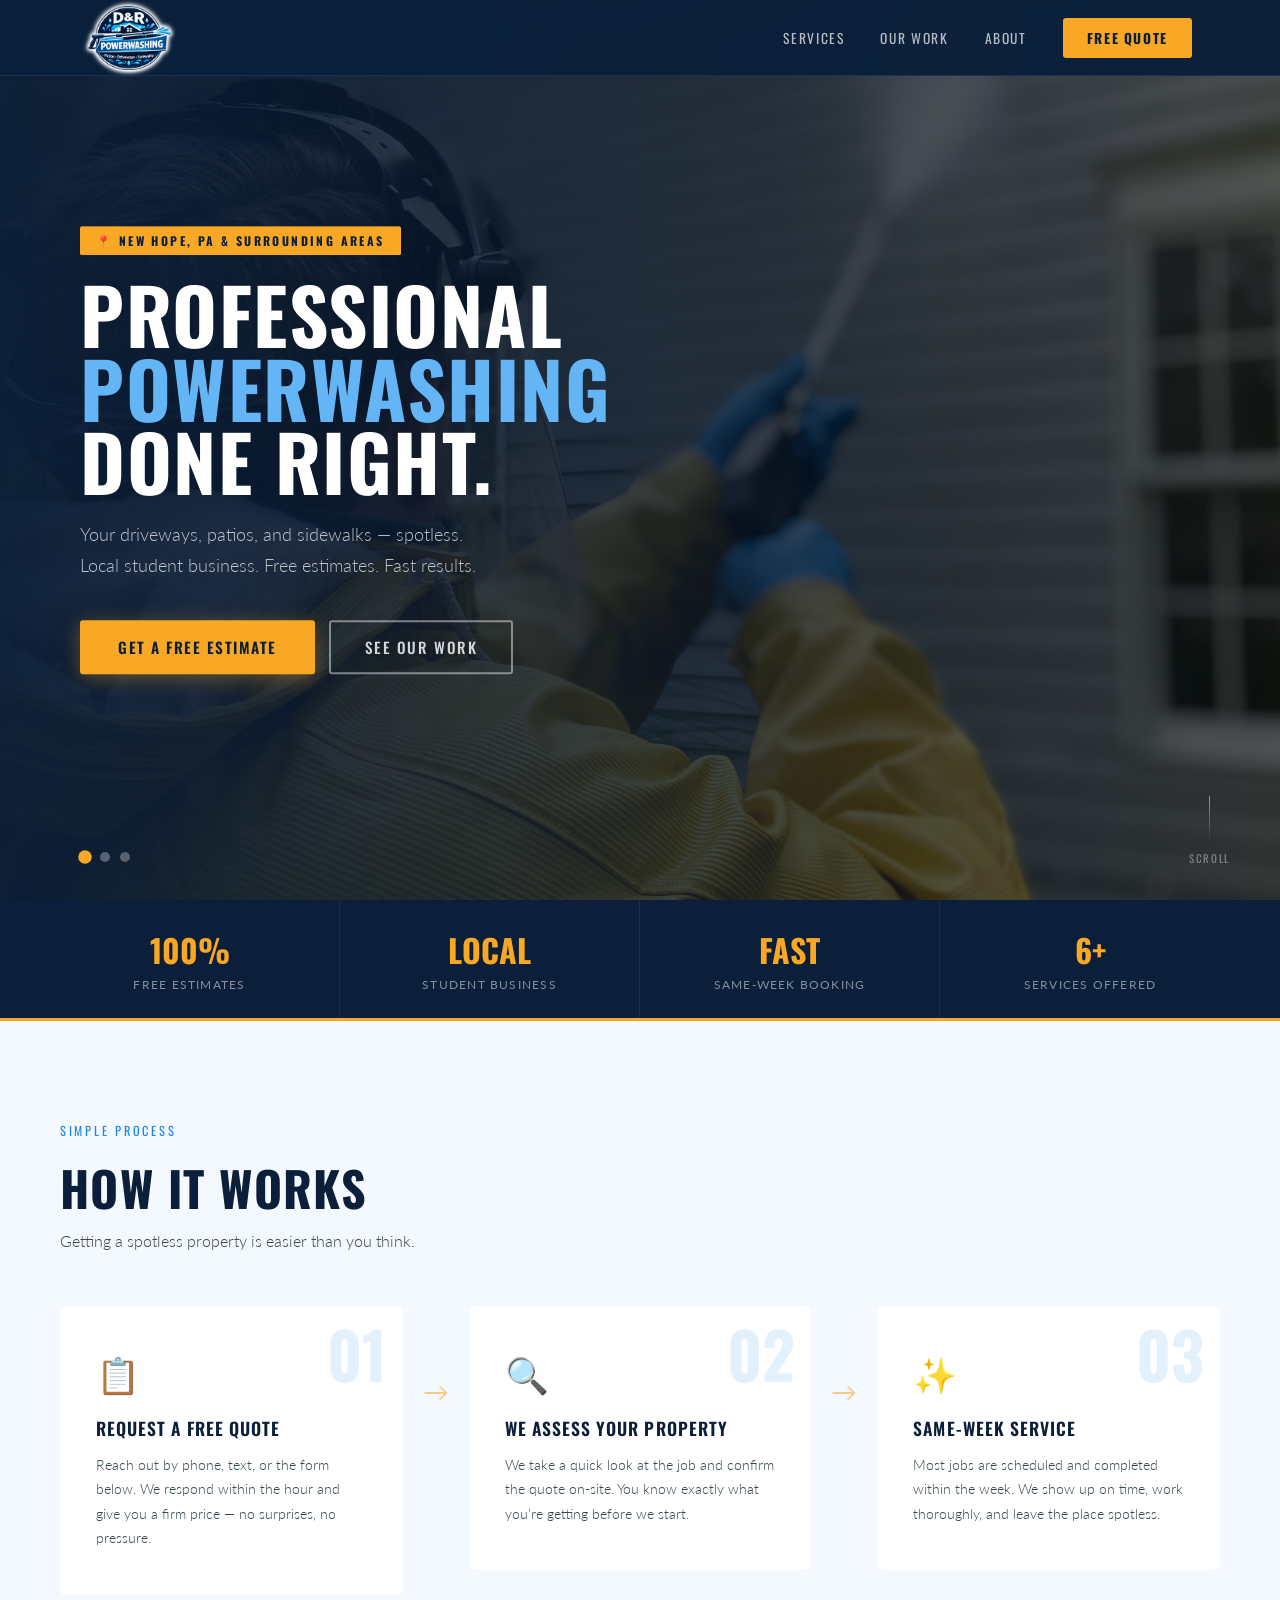
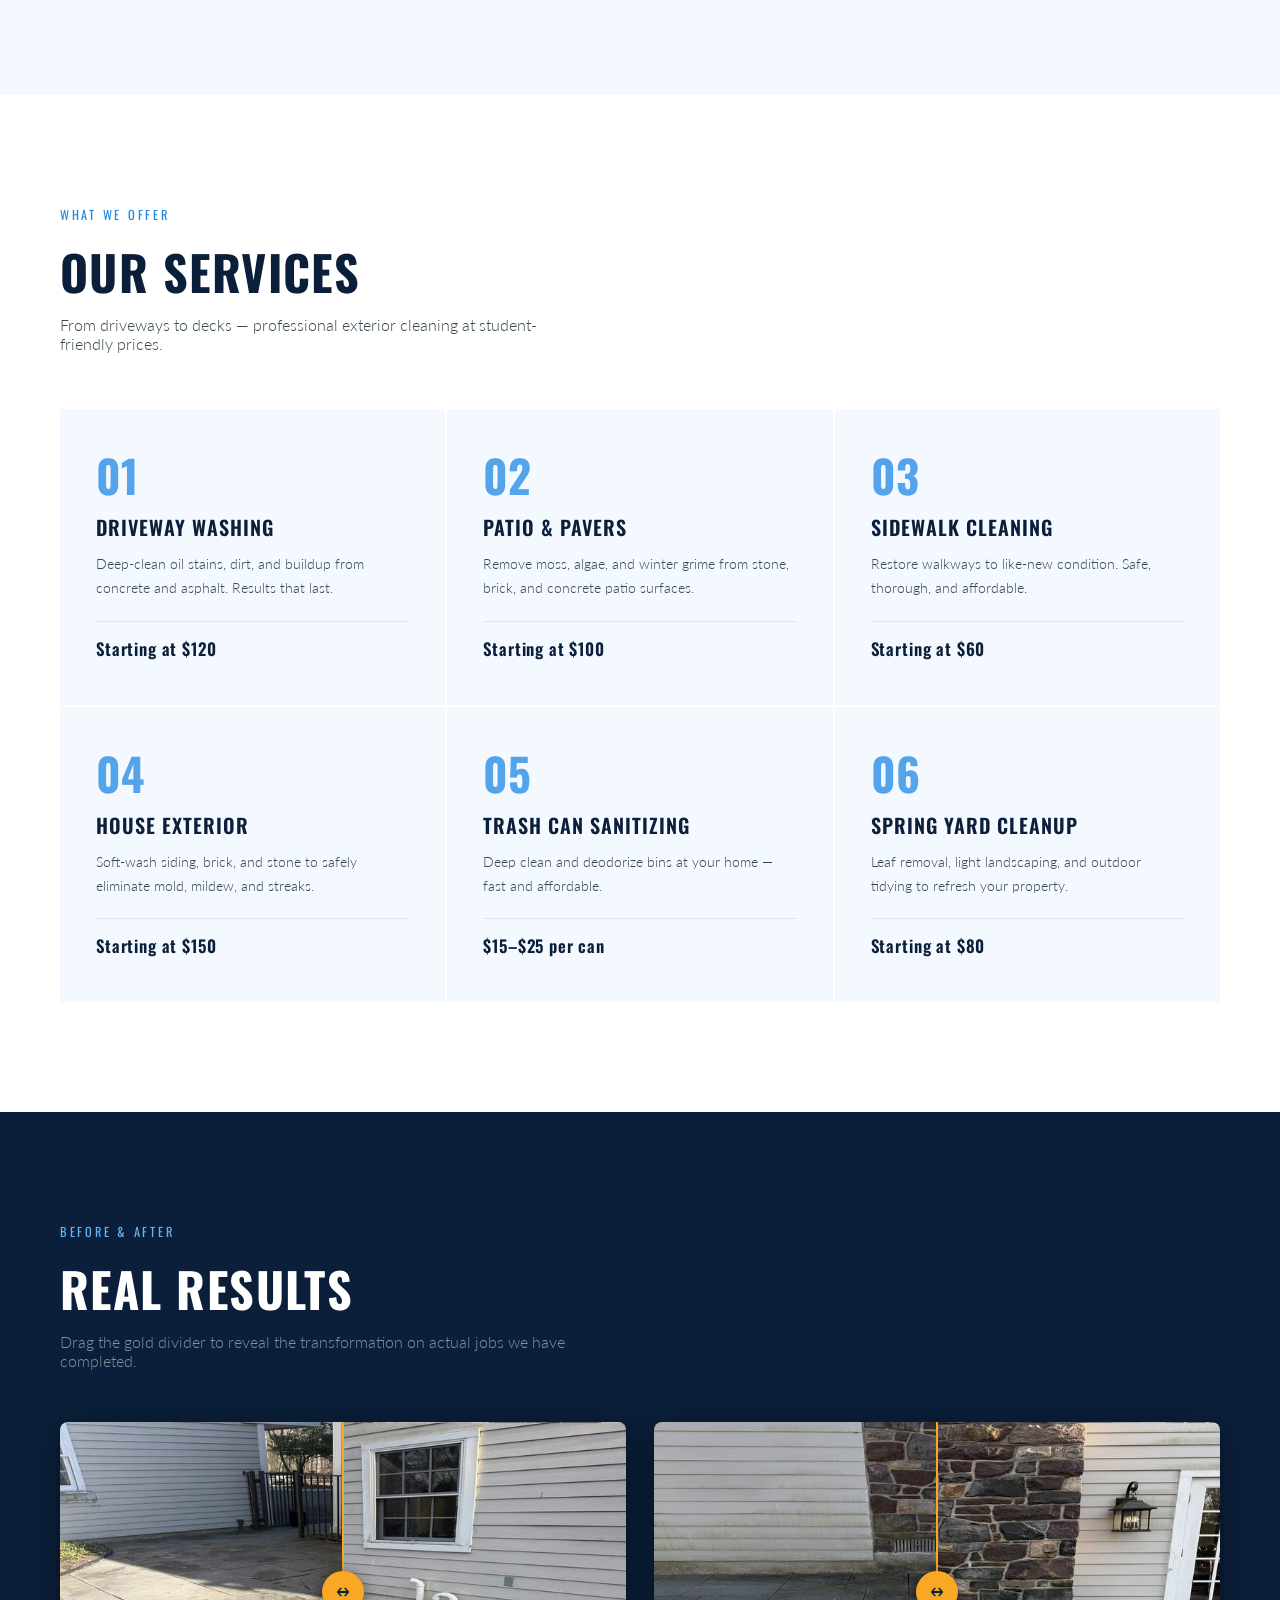
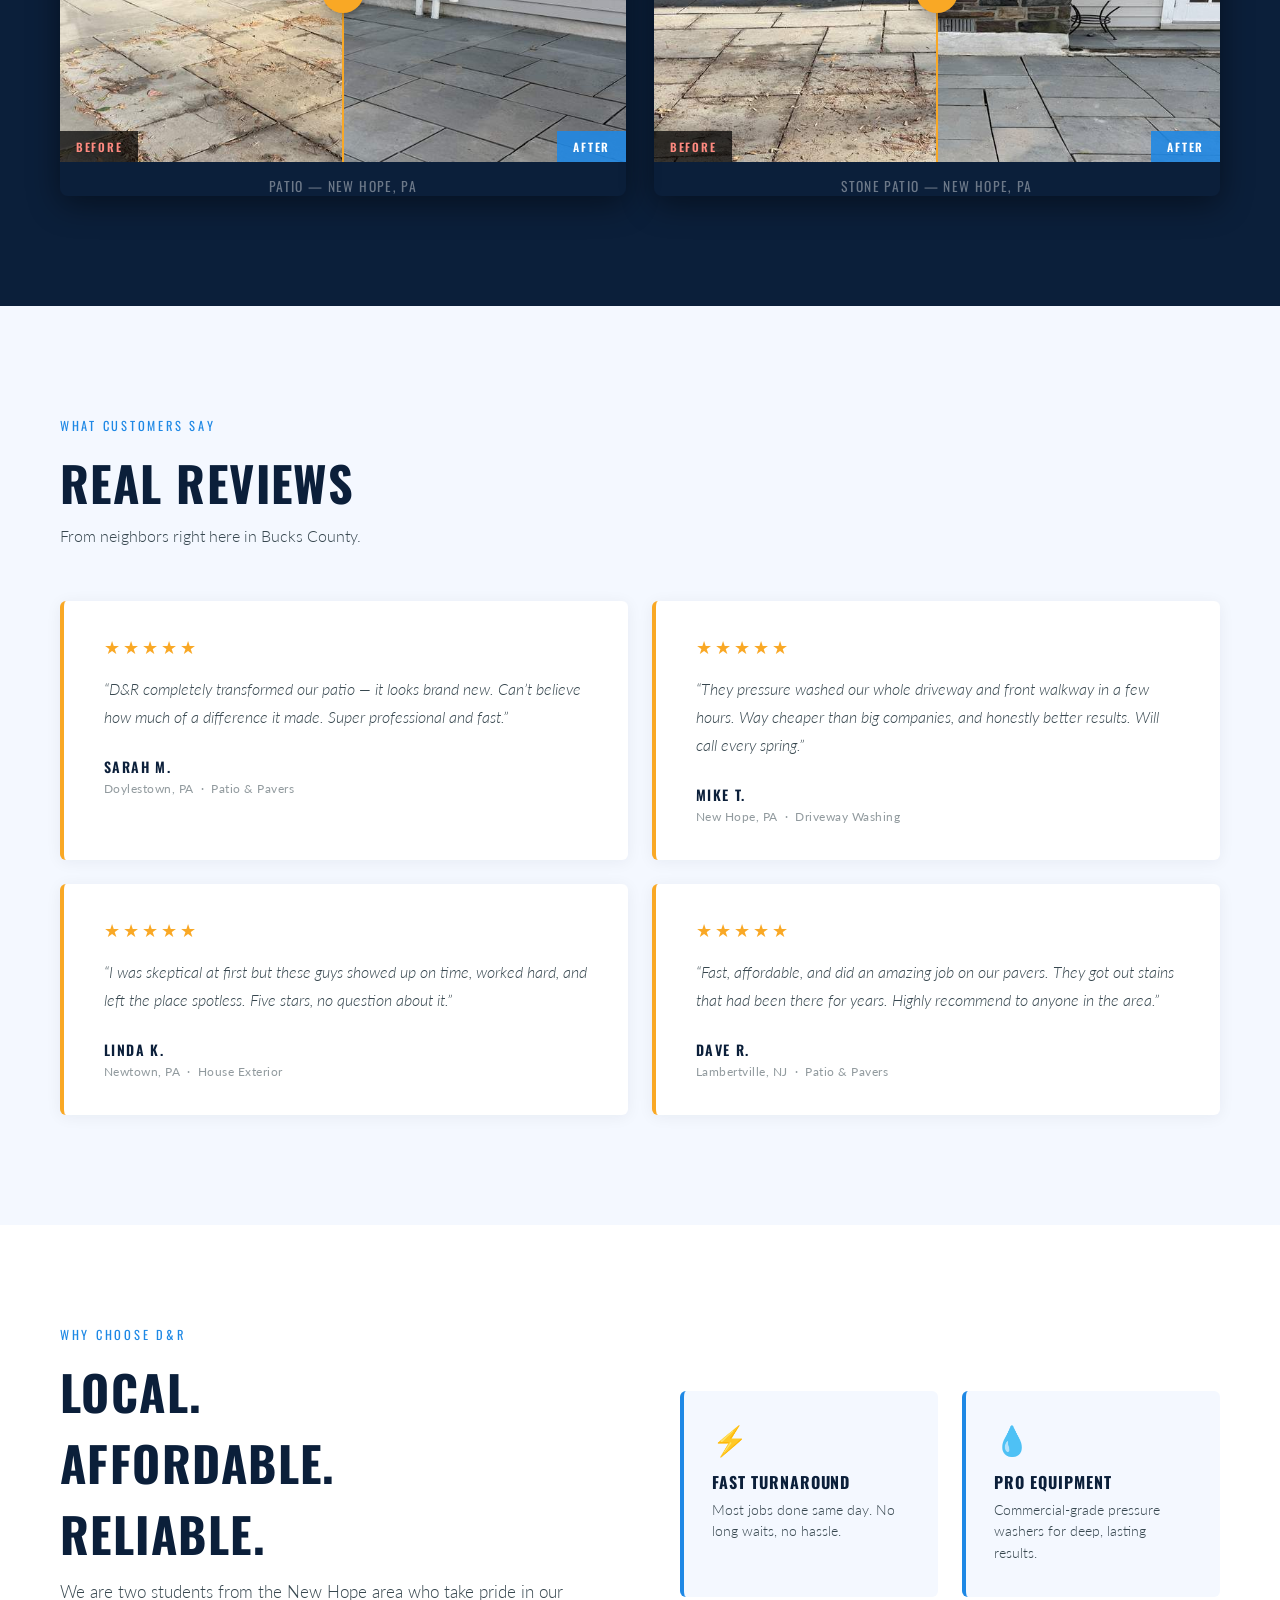
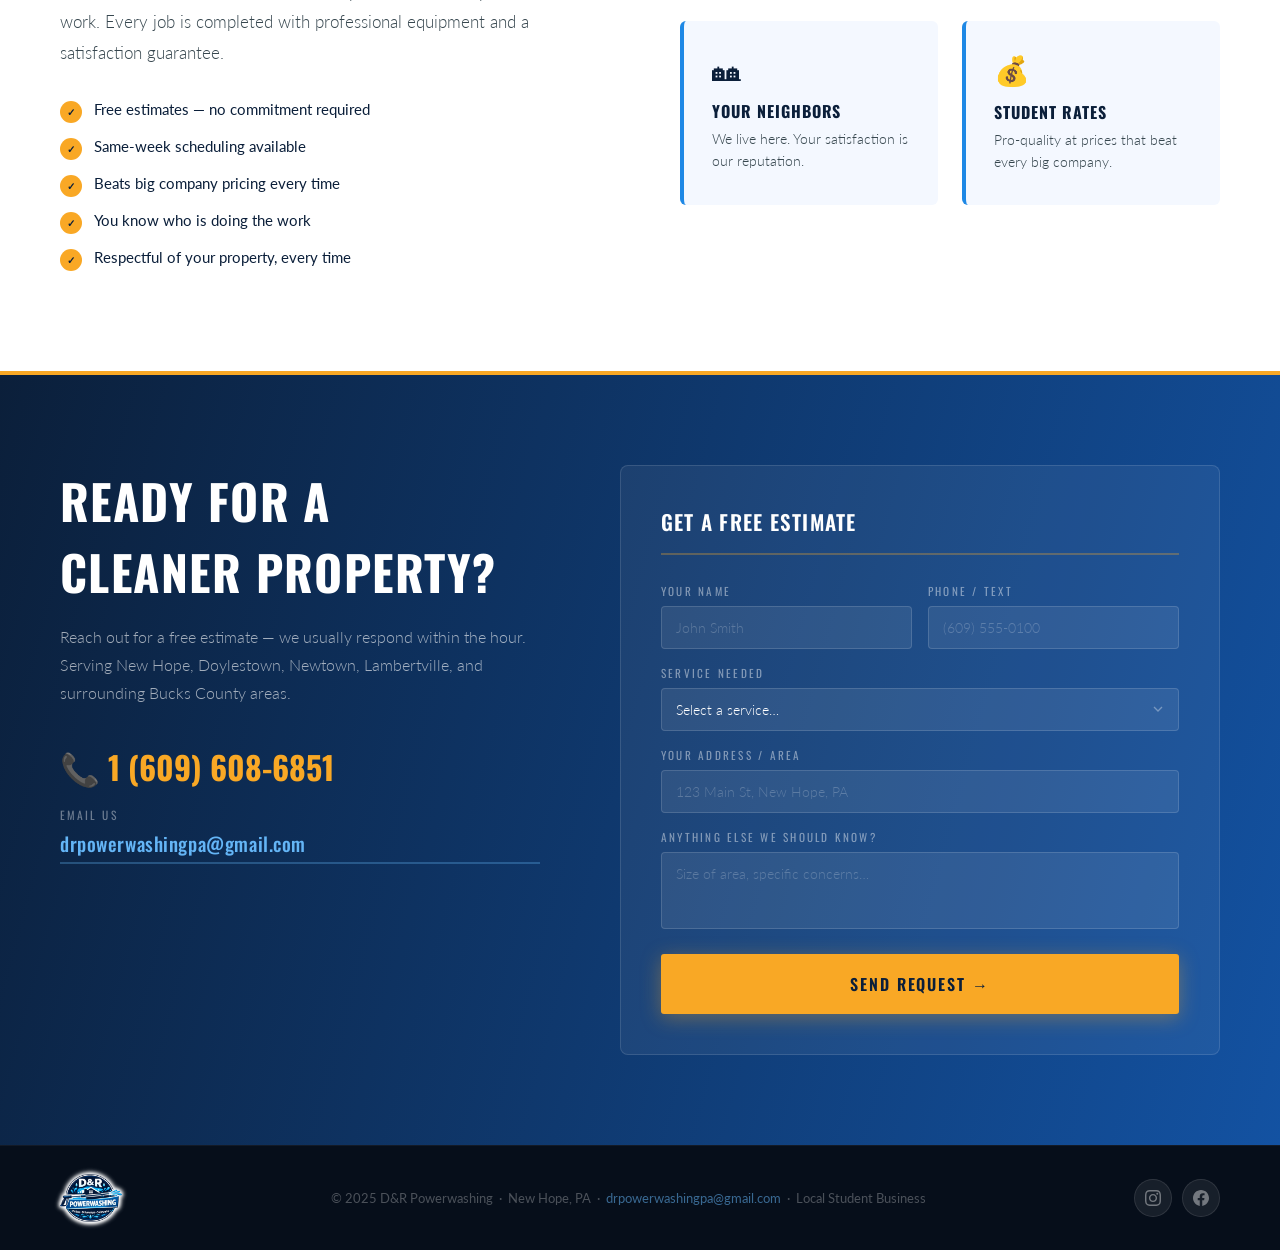
==== commit 844968e0: "test for live update" ====
--- a/claudewash/index.html
+++ b/claudewash/index.html
@@ -111,8 +111,8 @@
 <!-- BEFORE / AFTER -->
 <section class="results" id="results">
   <div class="section-wrap">
-    <span class="section-eyebrow">Real Results</span>
-    <h2 class="section-heading">Before &amp; After</h2>
+    <span class="section-eyebrow">Before &amp; After</span>
+    <h2 class="section-heading">Real Results</h2>
     <p class="section-sub">Drag the gold divider to reveal the transformation on actual jobs we have completed.</p>
     <div class="ba-grid">
       <div class="ba-card">
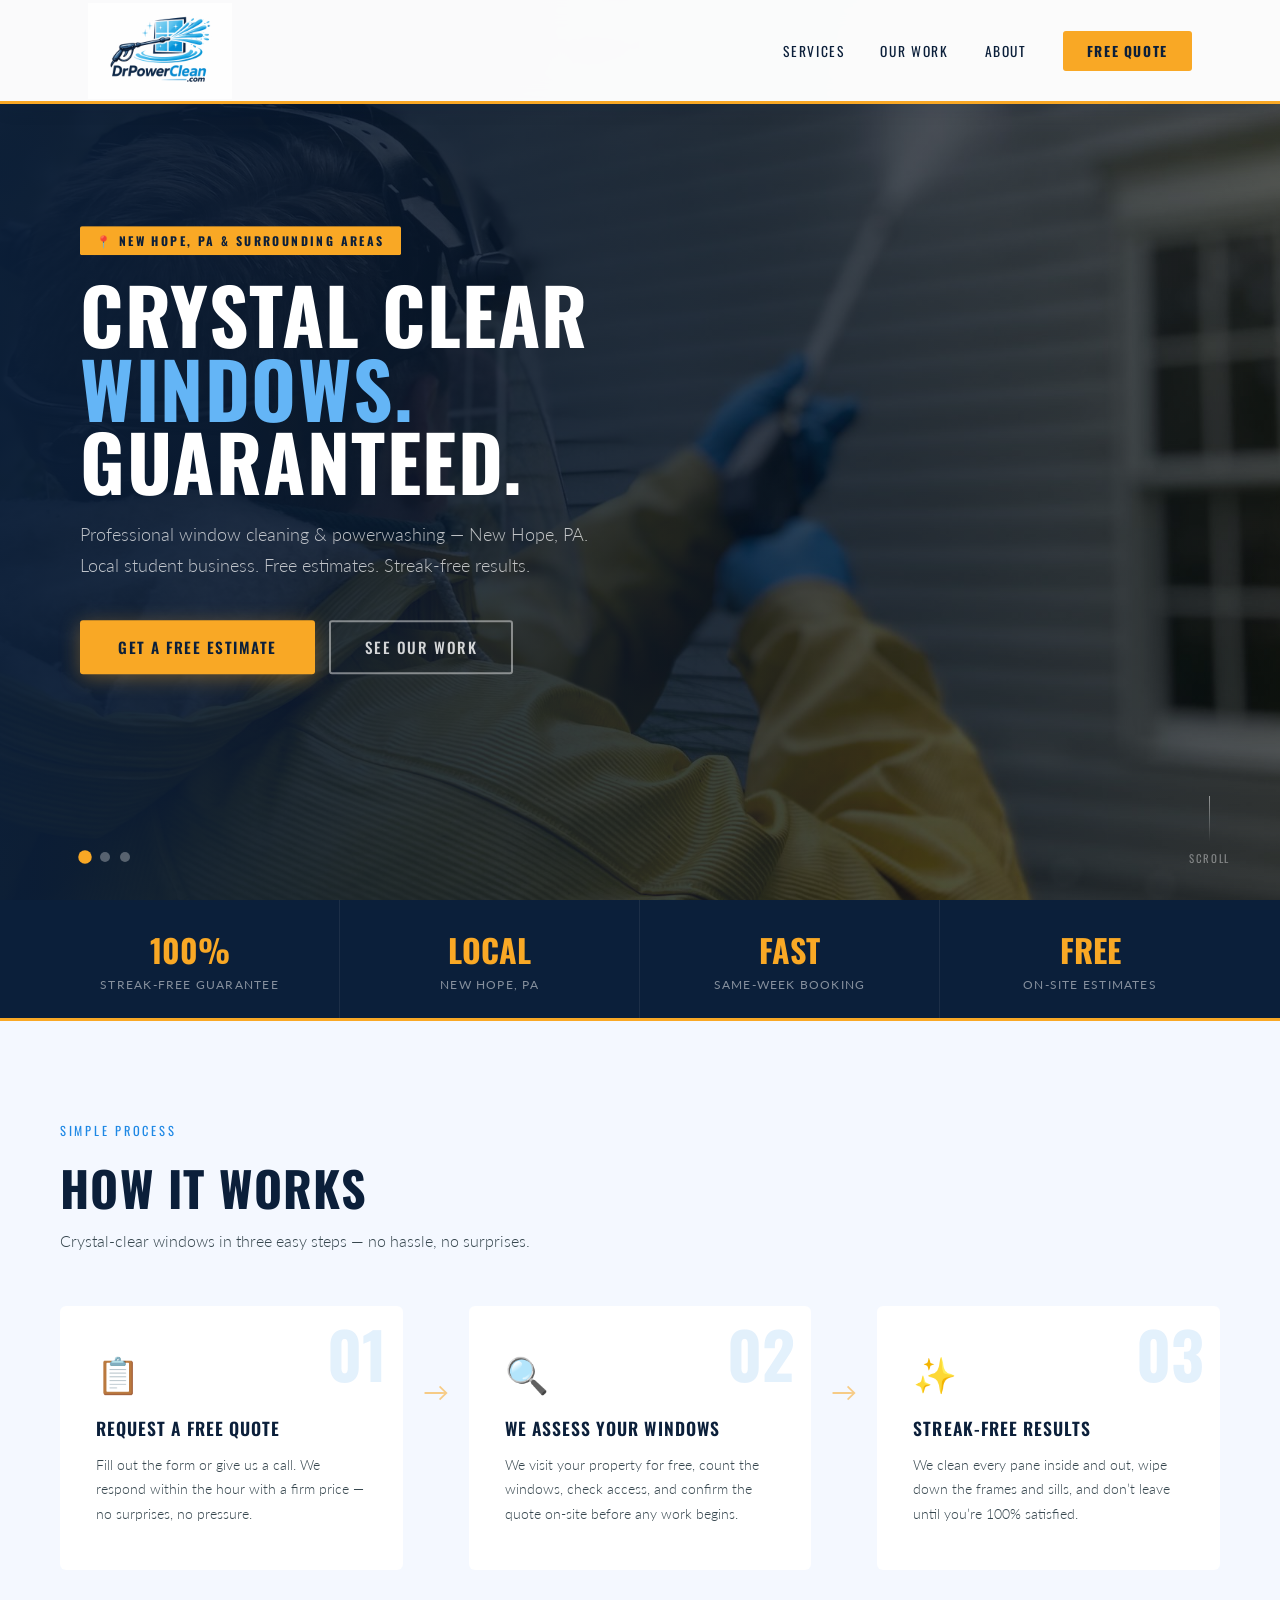
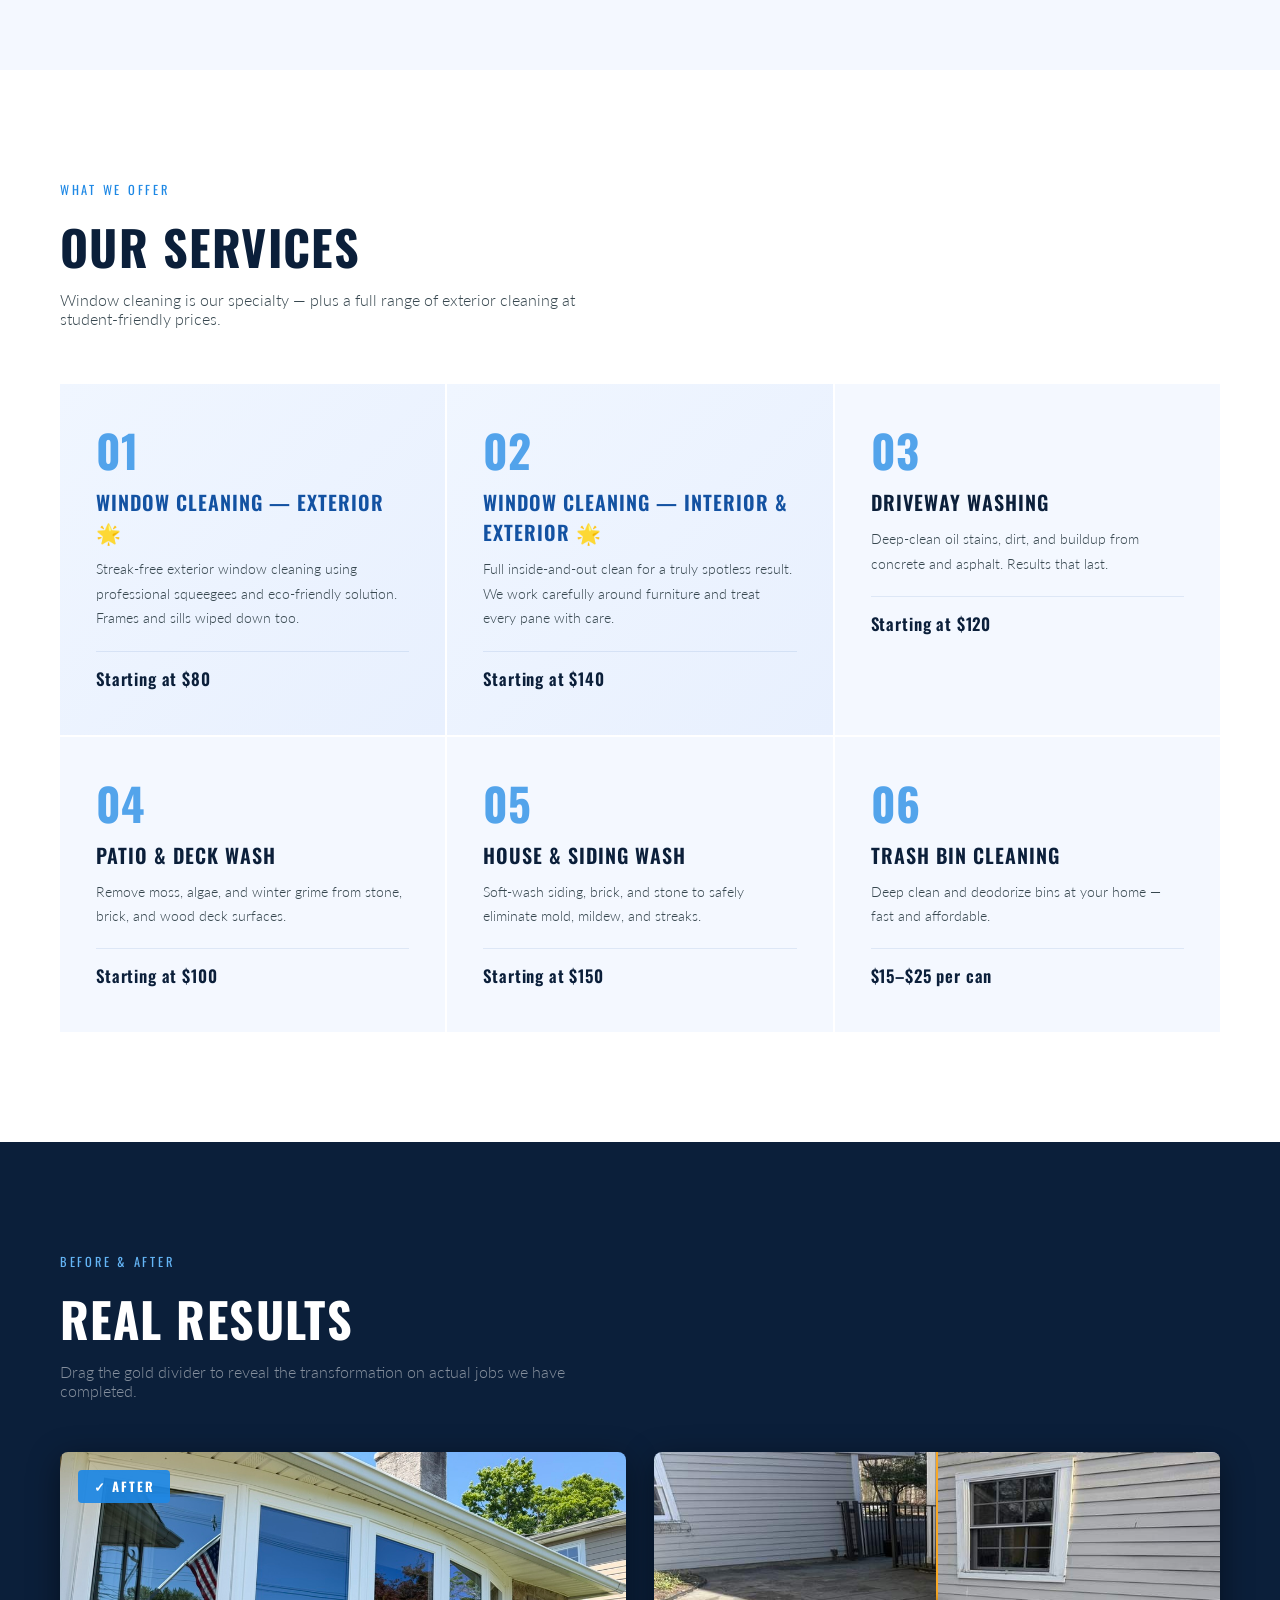
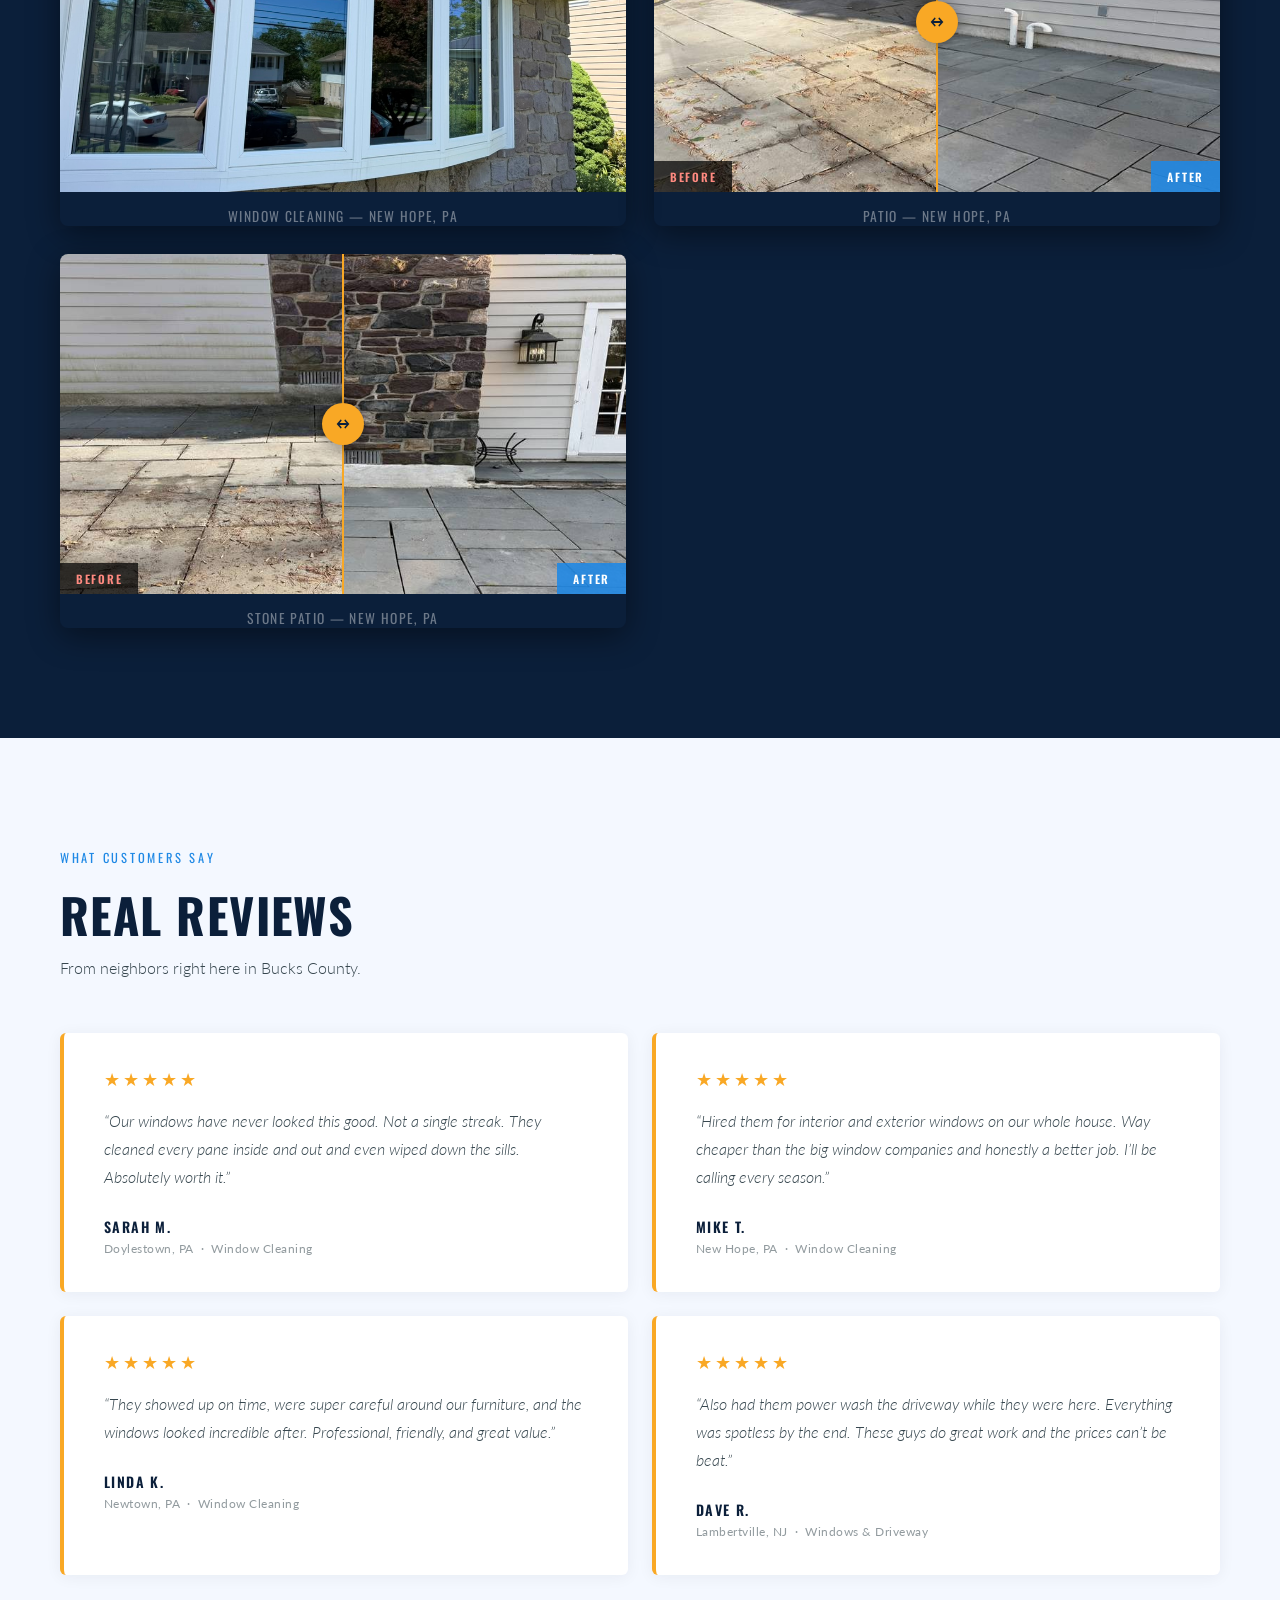
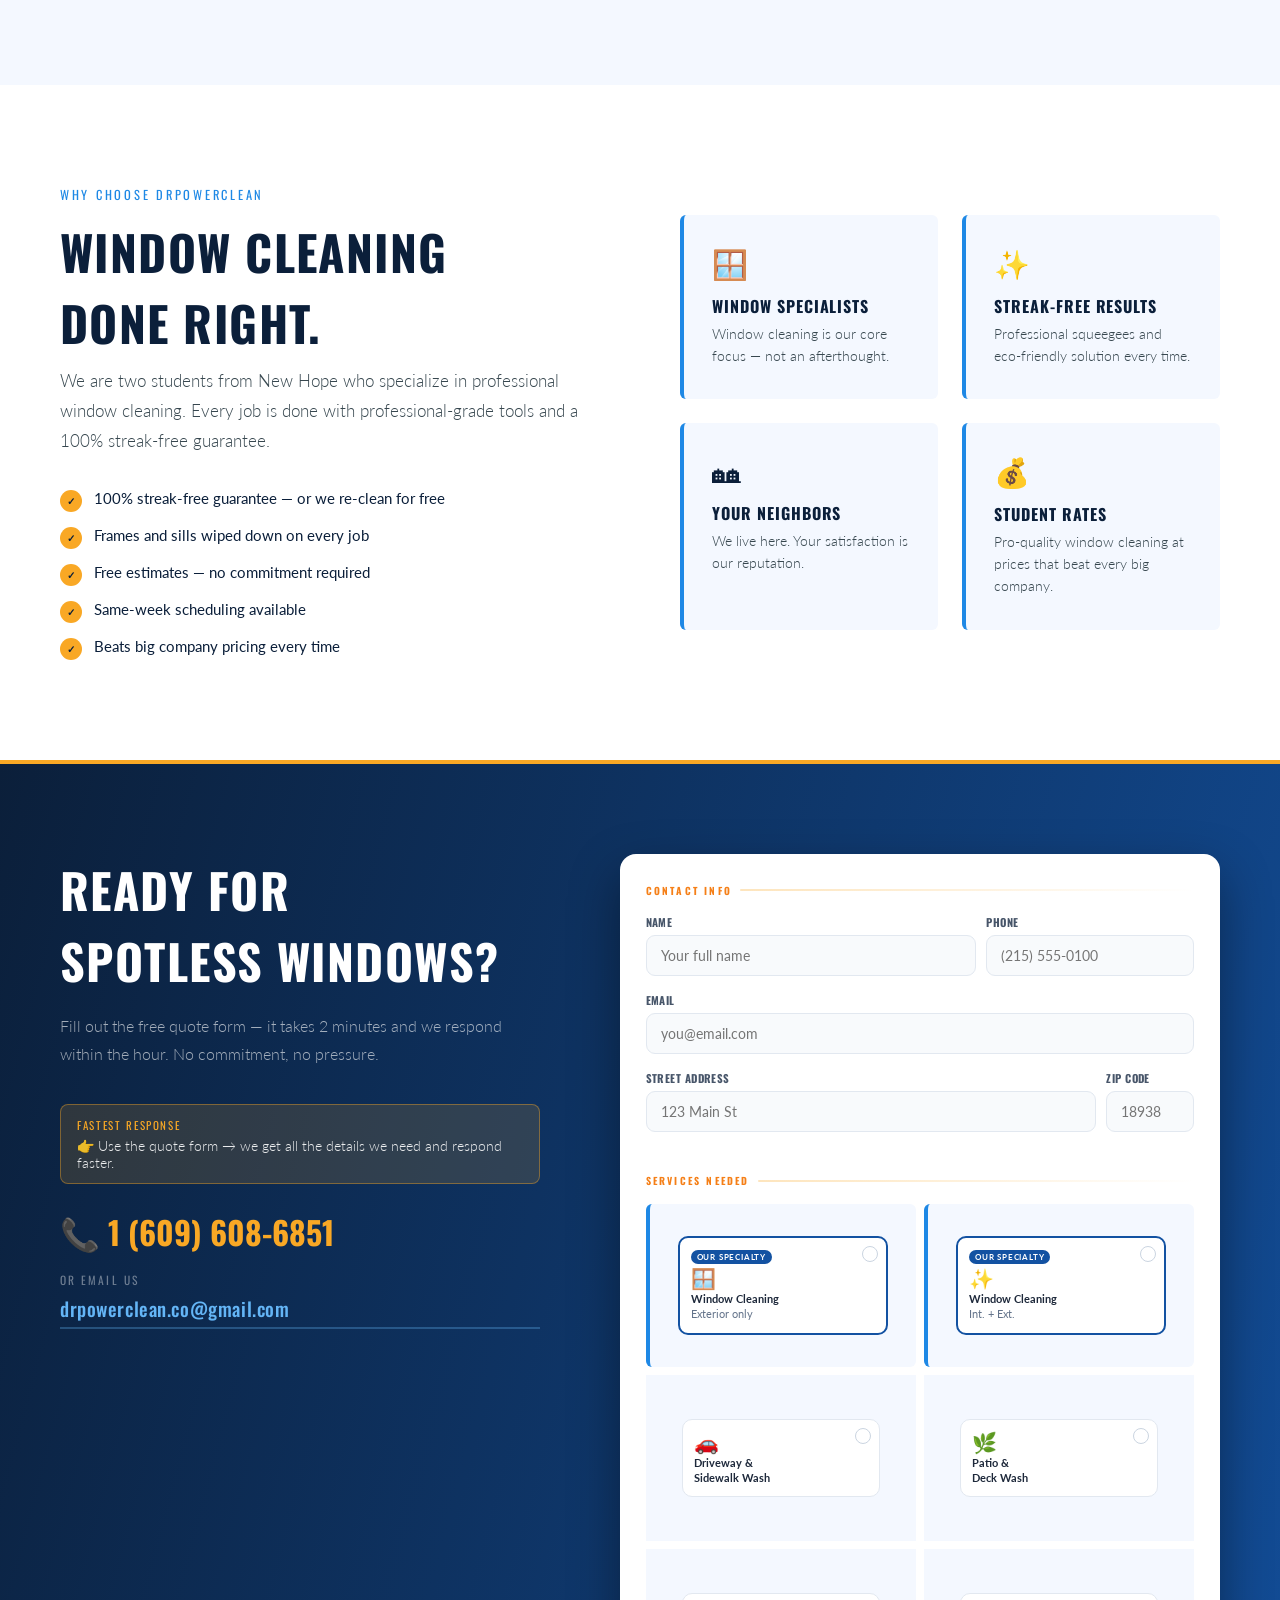
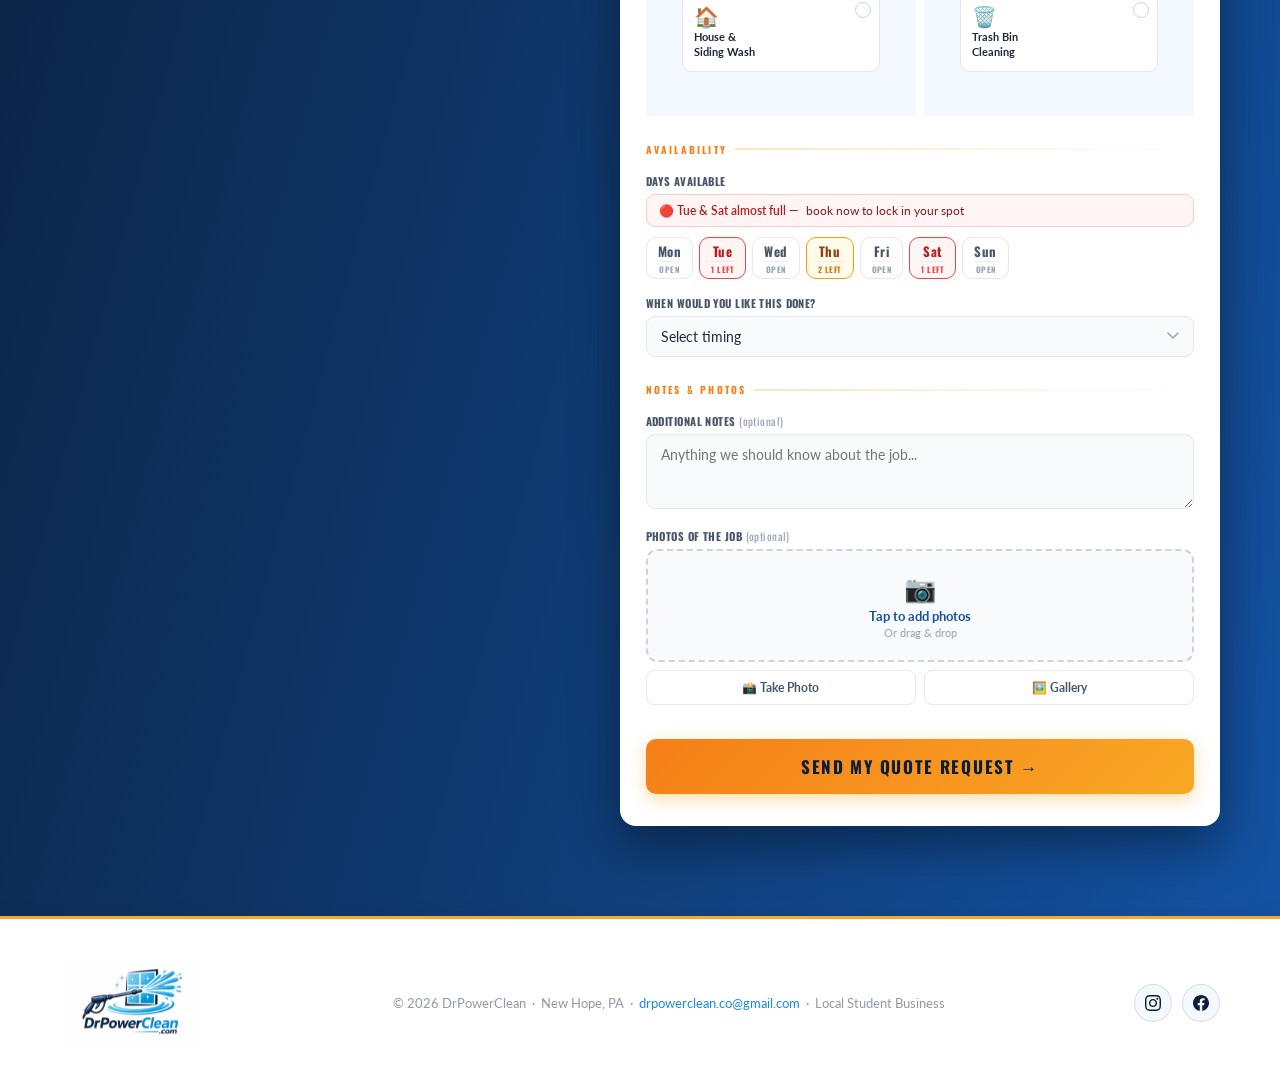
==== commit 92371dd0: "Add window cleaning photo, update form styles and day urgency across site - Add real window cleaning" ====
--- a/claudewash/index.html
+++ b/claudewash/index.html
@@ -3,7 +3,7 @@
 <head>
 <meta charset="UTF-8">
 <meta name="viewport" content="width=device-width, initial-scale=1.0">
-<title>D&R Powerwashing — New Hope, PA</title>
+<title>DrPowerClean — Window Cleaning &amp; Powerwashing, New Hope, PA</title>
 <link rel="stylesheet" href="style.css">
 <link href="https://fonts.googleapis.com/css2?family=Oswald:wght@400;500;600;700&family=Lato:wght@300;400;700&display=swap" rel="stylesheet">
 </head>
@@ -11,7 +11,7 @@
 
 <nav>
   <div class="nav-inner">
-    <img class="nav-logo" src="images/logo.png" alt="D&R Powerwashing">
+    <img class="nav-logo" src="images/logo.jpeg" alt="D&R Powerwashing">
     <ul>
       <li><a href="#services">Services</a></li>
       <li><a href="#results">Our Work</a></li>
@@ -35,8 +35,8 @@
   <div class="hero-overlay"></div>
   <div class="hero-content">
     <div class="hero-tag">&#128205; New Hope, PA &amp; Surrounding Areas</div>
-    <h1>Professional<br><em>Powerwashing</em><br>Done Right.</h1>
-    <p>Your driveways, patios, and sidewalks &mdash; spotless.<br>Local student business. Free estimates. Fast results.</p>
+    <h1>Crystal Clear<br><em>Windows.</em><br>Guaranteed.</h1>
+    <p>Professional window cleaning &amp; powerwashing &mdash; New Hope, PA.<br>Local student business. Free estimates. Streak-free results.</p>
     <div class="hero-btns">
       <a href="#contact" class="btn-gold">Get a Free Estimate</a>
       <a href="#results" class="btn-ghost">See Our Work</a>
@@ -53,10 +53,10 @@
 <!-- STATS BAR -->
 <div class="stats-bar">
   <div class="stats-inner">
-    <div class="stat-item"><span class="stat-num">100%</span><span class="stat-label">Free Estimates</span></div>
-    <div class="stat-item"><span class="stat-num">LOCAL</span><span class="stat-label">Student Business</span></div>
+    <div class="stat-item"><span class="stat-num">100%</span><span class="stat-label">Streak-Free Guarantee</span></div>
+    <div class="stat-item"><span class="stat-num">LOCAL</span><span class="stat-label">New Hope, PA</span></div>
     <div class="stat-item"><span class="stat-num">FAST</span><span class="stat-label">Same-Week Booking</span></div>
-    <div class="stat-item"><span class="stat-num">6+</span><span class="stat-label">Services Offered</span></div>
+    <div class="stat-item"><span class="stat-num">FREE</span><span class="stat-label">On-Site Estimates</span></div>
   </div>
 </div>
 
@@ -65,27 +65,27 @@
   <div class="section-wrap">
     <span class="section-eyebrow">Simple Process</span>
     <h2 class="section-heading">How It Works</h2>
-    <p class="section-sub">Getting a spotless property is easier than you think.</p>
+    <p class="section-sub">Crystal-clear windows in three easy steps &mdash; no hassle, no surprises.</p>
     <div class="steps-grid">
       <div class="step">
         <div class="step-num">01</div>
         <span class="step-icon">&#128203;</span>
         <h3>Request a Free Quote</h3>
-        <p>Reach out by phone, text, or the form below. We respond within the hour and give you a firm price &mdash; no surprises, no pressure.</p>
+        <p>Fill out the form or give us a call. We respond within the hour with a firm price &mdash; no surprises, no pressure.</p>
       </div>
       <div class="step-arrow">&#8594;</div>
       <div class="step">
         <div class="step-num">02</div>
         <span class="step-icon">&#128269;</span>
-        <h3>We Assess Your Property</h3>
-        <p>We take a quick look at the job and confirm the quote on-site. You know exactly what you&rsquo;re getting before we start.</p>
+        <h3>We Assess Your Windows</h3>
+        <p>We visit your property for free, count the windows, check access, and confirm the quote on-site before any work begins.</p>
       </div>
       <div class="step-arrow">&#8594;</div>
       <div class="step">
         <div class="step-num">03</div>
         <span class="step-icon">&#10024;</span>
-        <h3>Same-Week Service</h3>
-        <p>Most jobs are scheduled and completed within the week. We show up on time, work thoroughly, and leave the place spotless.</p>
+        <h3>Streak-Free Results</h3>
+        <p>We clean every pane inside and out, wipe down the frames and sills, and don&rsquo;t leave until you&rsquo;re 100% satisfied.</p>
       </div>
     </div>
   </div>
@@ -96,14 +96,14 @@
   <div class="section-wrap">
     <span class="section-eyebrow">What We Offer</span>
     <h2 class="section-heading">Our Services</h2>
-    <p class="section-sub">From driveways to decks &mdash; professional exterior cleaning at student-friendly prices.</p>
+    <p class="section-sub">Window cleaning is our specialty &mdash; plus a full range of exterior cleaning at student-friendly prices.</p>
     <div class="services-grid">
-      <div class="svc"><span class="svc-num">01</span><h3>Driveway Washing</h3><p>Deep-clean oil stains, dirt, and buildup from concrete and asphalt. Results that last.</p><div class="svc-price">Starting at $120</div></div>
-      <div class="svc"><span class="svc-num">02</span><h3>Patio &amp; Pavers</h3><p>Remove moss, algae, and winter grime from stone, brick, and concrete patio surfaces.</p><div class="svc-price">Starting at $100</div></div>
-      <div class="svc"><span class="svc-num">03</span><h3>Sidewalk Cleaning</h3><p>Restore walkways to like-new condition. Safe, thorough, and affordable.</p><div class="svc-price">Starting at $60</div></div>
-      <div class="svc"><span class="svc-num">04</span><h3>House Exterior</h3><p>Soft-wash siding, brick, and stone to safely eliminate mold, mildew, and streaks.</p><div class="svc-price">Starting at $150</div></div>
-      <div class="svc"><span class="svc-num">05</span><h3>Trash Can Sanitizing</h3><p>Deep clean and deodorize bins at your home &mdash; fast and affordable.</p><div class="svc-price">$15&ndash;$25 per can</div></div>
-      <div class="svc"><span class="svc-num">06</span><h3>Spring Yard Cleanup</h3><p>Leaf removal, light landscaping, and outdoor tidying to refresh your property.</p><div class="svc-price">Starting at $80</div></div>
+      <div class="svc svc-featured"><span class="svc-num">01</span><h3>Window Cleaning &mdash; Exterior &#127775;</h3><p>Streak-free exterior window cleaning using professional squeegees and eco-friendly solution. Frames and sills wiped down too.</p><div class="svc-price">Starting at $80</div></div>
+      <div class="svc svc-featured"><span class="svc-num">02</span><h3>Window Cleaning &mdash; Interior &amp; Exterior &#127775;</h3><p>Full inside-and-out clean for a truly spotless result. We work carefully around furniture and treat every pane with care.</p><div class="svc-price">Starting at $140</div></div>
+      <div class="svc"><span class="svc-num">03</span><h3>Driveway Washing</h3><p>Deep-clean oil stains, dirt, and buildup from concrete and asphalt. Results that last.</p><div class="svc-price">Starting at $120</div></div>
+      <div class="svc"><span class="svc-num">04</span><h3>Patio &amp; Deck Wash</h3><p>Remove moss, algae, and winter grime from stone, brick, and wood deck surfaces.</p><div class="svc-price">Starting at $100</div></div>
+      <div class="svc"><span class="svc-num">05</span><h3>House &amp; Siding Wash</h3><p>Soft-wash siding, brick, and stone to safely eliminate mold, mildew, and streaks.</p><div class="svc-price">Starting at $150</div></div>
+      <div class="svc"><span class="svc-num">06</span><h3>Trash Bin Cleaning</h3><p>Deep clean and deodorize bins at your home &mdash; fast and affordable.</p><div class="svc-price">$15&ndash;$25 per can</div></div>
     </div>
   </div>
 </section>
@@ -115,6 +115,13 @@
     <h2 class="section-heading">Real Results</h2>
     <p class="section-sub">Drag the gold divider to reveal the transformation on actual jobs we have completed.</p>
     <div class="ba-grid">
+      <div class="ba-card">
+        <div class="ba-showcase">
+          <img src="images/window-after.jpg" alt="Crystal clear windows after professional cleaning">
+          <div class="ba-showcase-badge">✓ After</div>
+        </div>
+        <div class="ba-label">Window Cleaning &mdash; New Hope, PA</div>
+      </div>
       <div class="ba-card">
         <div class="ba-wrap" id="slider1">
           <div class="ba-before-img"><img src="images/before1.jpg" alt="Before powerwashing patio"></div>
@@ -148,34 +155,34 @@
     <div class="reviews-grid">
       <div class="review-card">
         <div class="stars">&#9733;&#9733;&#9733;&#9733;&#9733;</div>
-        <p class="review-text">&ldquo;D&amp;R completely transformed our patio &mdash; it looks brand new. Can&rsquo;t believe how much of a difference it made. Super professional and fast.&rdquo;</p>
+        <p class="review-text">&ldquo;Our windows have never looked this good. Not a single streak. They cleaned every pane inside and out and even wiped down the sills. Absolutely worth it.&rdquo;</p>
         <div class="reviewer">
           <span class="reviewer-name">Sarah M.</span>
-          <span class="reviewer-loc">Doylestown, PA &nbsp;&middot;&nbsp; Patio &amp; Pavers</span>
+          <span class="reviewer-loc">Doylestown, PA &nbsp;&middot;&nbsp; Window Cleaning</span>
         </div>
       </div>
       <div class="review-card">
         <div class="stars">&#9733;&#9733;&#9733;&#9733;&#9733;</div>
-        <p class="review-text">&ldquo;They pressure washed our whole driveway and front walkway in a few hours. Way cheaper than big companies, and honestly better results. Will call every spring.&rdquo;</p>
+        <p class="review-text">&ldquo;Hired them for interior and exterior windows on our whole house. Way cheaper than the big window companies and honestly a better job. I&rsquo;ll be calling every season.&rdquo;</p>
         <div class="reviewer">
           <span class="reviewer-name">Mike T.</span>
-          <span class="reviewer-loc">New Hope, PA &nbsp;&middot;&nbsp; Driveway Washing</span>
+          <span class="reviewer-loc">New Hope, PA &nbsp;&middot;&nbsp; Window Cleaning</span>
         </div>
       </div>
       <div class="review-card">
         <div class="stars">&#9733;&#9733;&#9733;&#9733;&#9733;</div>
-        <p class="review-text">&ldquo;I was skeptical at first but these guys showed up on time, worked hard, and left the place spotless. Five stars, no question about it.&rdquo;</p>
+        <p class="review-text">&ldquo;They showed up on time, were super careful around our furniture, and the windows looked incredible after. Professional, friendly, and great value.&rdquo;</p>
         <div class="reviewer">
           <span class="reviewer-name">Linda K.</span>
-          <span class="reviewer-loc">Newtown, PA &nbsp;&middot;&nbsp; House Exterior</span>
+          <span class="reviewer-loc">Newtown, PA &nbsp;&middot;&nbsp; Window Cleaning</span>
         </div>
       </div>
       <div class="review-card">
         <div class="stars">&#9733;&#9733;&#9733;&#9733;&#9733;</div>
-        <p class="review-text">&ldquo;Fast, affordable, and did an amazing job on our pavers. They got out stains that had been there for years. Highly recommend to anyone in the area.&rdquo;</p>
+        <p class="review-text">&ldquo;Also had them power wash the driveway while they were here. Everything was spotless by the end. These guys do great work and the prices can&rsquo;t be beat.&rdquo;</p>
         <div class="reviewer">
           <span class="reviewer-name">Dave R.</span>
-          <span class="reviewer-loc">Lambertville, NJ &nbsp;&middot;&nbsp; Patio &amp; Pavers</span>
+          <span class="reviewer-loc">Lambertville, NJ &nbsp;&middot;&nbsp; Windows &amp; Driveway</span>
         </div>
       </div>
     </div>
@@ -187,22 +194,22 @@
   <div class="section-wrap">
     <div class="why-layout">
       <div class="why-text">
-        <span class="section-eyebrow">Why Choose D&amp;R</span>
-        <h2 class="section-heading">Local.<br>Affordable.<br>Reliable.</h2>
-        <p>We are two students from the New Hope area who take pride in our work. Every job is completed with professional equipment and a satisfaction guarantee.</p>
+        <span class="section-eyebrow">Why Choose DrPowerClean</span>
+        <h2 class="section-heading">Window Cleaning<br>Done Right.</h2>
+        <p>We are two students from New Hope who specialize in professional window cleaning. Every job is done with professional-grade tools and a 100% streak-free guarantee.</p>
         <ul class="checklist">
+          <li><span class="check-icon">&#10003;</span> 100% streak-free guarantee &mdash; or we re-clean for free</li>
+          <li><span class="check-icon">&#10003;</span> Frames and sills wiped down on every job</li>
           <li><span class="check-icon">&#10003;</span> Free estimates &mdash; no commitment required</li>
           <li><span class="check-icon">&#10003;</span> Same-week scheduling available</li>
           <li><span class="check-icon">&#10003;</span> Beats big company pricing every time</li>
-          <li><span class="check-icon">&#10003;</span> You know who is doing the work</li>
-          <li><span class="check-icon">&#10003;</span> Respectful of your property, every time</li>
         </ul>
       </div>
       <div class="why-feats">
-        <div class="feat"><span class="feat-icon">&#9889;</span><h4>Fast Turnaround</h4><p>Most jobs done same day. No long waits, no hassle.</p></div>
-        <div class="feat"><span class="feat-icon">&#128167;</span><h4>Pro Equipment</h4><p>Commercial-grade pressure washers for deep, lasting results.</p></div>
+        <div class="feat"><span class="feat-icon">🪟</span><h4>Window Specialists</h4><p>Window cleaning is our core focus &mdash; not an afterthought.</p></div>
+        <div class="feat"><span class="feat-icon">&#10024;</span><h4>Streak-Free Results</h4><p>Professional squeegees and eco-friendly solution every time.</p></div>
         <div class="feat"><span class="feat-icon">&#127960;</span><h4>Your Neighbors</h4><p>We live here. Your satisfaction is our reputation.</p></div>
-        <div class="feat"><span class="feat-icon">&#128176;</span><h4>Student Rates</h4><p>Pro-quality at prices that beat every big company.</p></div>
+        <div class="feat"><span class="feat-icon">&#128176;</span><h4>Student Rates</h4><p>Pro-quality window cleaning at prices that beat every big company.</p></div>
       </div>
     </div>
   </div>
@@ -212,54 +219,144 @@
 <section class="cta-band" id="contact">
   <div class="section-wrap cta-inner">
     <div class="cta-text">
-      <h2>Ready for a<br>Cleaner Property?</h2>
-      <p>Reach out for a free estimate &mdash; we usually respond within the hour. Serving New Hope, Doylestown, Newtown, Lambertville, and surrounding Bucks County areas.</p>
+      <h2>Ready for<br>Spotless Windows?</h2>
+      <p>Fill out the free quote form &mdash; it takes 2 minutes and we respond within the hour. No commitment, no pressure.</p>
+      <div style="background:rgba(249,168,37,0.15);border:1px solid rgba(249,168,37,0.4);border-radius:8px;padding:12px 16px;margin-bottom:24px;">
+        <div style="font-family:'Oswald',sans-serif;font-size:11px;letter-spacing:0.15em;text-transform:uppercase;color:var(--gold);margin-bottom:4px;">Fastest Response</div>
+        <div style="color:rgba(255,255,255,0.9);font-size:14px;font-weight:300;">&#128073; Use the quote form &rarr; we get all the details we need and respond faster.</div>
+      </div>
       <a class="cta-phone" href="tel:16096086851">&#128222; 1 (609) 608-6851</a>
-      <span class="cta-email-label">Email Us</span>
-      <a class="cta-email" id="emailLink" href="#">drpowerwashingpa&#64;gmail.com</a>
-    </div>
-    <form class="quote-form" id="quoteForm" novalidate>
-      <h3 class="form-title">Get a Free Estimate</h3>
-      <div class="form-row">
-        <div class="form-group">
-          <label for="f-name">Your Name</label>
-          <input type="text" id="f-name" name="name" placeholder="John Smith" required>
-        </div>
-        <div class="form-group">
-          <label for="f-phone">Phone / Text</label>
-          <input type="tel" id="f-phone" name="phone" placeholder="(609) 555-0100" required>
-        </div>
-      </div>
-      <div class="form-group">
-        <label for="f-service">Service Needed</label>
-        <select id="f-service" name="service" required>
-          <option value="" disabled selected>Select a service&hellip;</option>
-          <option>Driveway Washing</option>
-          <option>Patio &amp; Pavers</option>
-          <option>Sidewalk Cleaning</option>
-          <option>House Exterior</option>
-          <option>Trash Can Sanitizing</option>
-          <option>Spring Yard Cleanup</option>
-          <option>Multiple / Not Sure</option>
-        </select>
-      </div>
-      <div class="form-group">
-        <label for="f-address">Your Address / Area</label>
-        <input type="text" id="f-address" name="address" placeholder="123 Main St, New Hope, PA">
-      </div>
-      <div class="form-group">
-        <label for="f-message">Anything else we should know?</label>
-        <textarea id="f-message" name="message" rows="3" placeholder="Size of area, specific concerns&hellip;"></textarea>
-      </div>
-      <button type="submit" class="btn-gold form-submit">Send Request &#8594;</button>
-    </form>
+      <span class="cta-email-label">Or Email Us</span>
+      <a class="cta-email" id="emailLink" href="#">drpowerclean.co&#64;gmail.com</a>
+    </div>
+    <div class="nqf" id="mainQuoteWrap">
+      <form id="mainQuoteForm" novalidate>
+
+        <div class="sec-lbl">Contact Info</div>
+        <div class="fld-row">
+          <div class="fld">
+            <label class="fld-lbl" for="mq-name">Name</label>
+            <input type="text" id="mq-name" name="name" placeholder="Your full name" required>
+          </div>
+          <div class="fld">
+            <label class="fld-lbl" for="mq-phone">Phone</label>
+            <input type="tel" id="mq-phone" name="phone" placeholder="(215) 555-0100" required>
+          </div>
+        </div>
+        <div class="fld">
+          <label class="fld-lbl" for="mq-email">Email</label>
+          <input type="email" id="mq-email" name="email" placeholder="you@email.com" required>
+        </div>
+        <div style="display:grid;grid-template-columns:1fr auto;gap:10px;">
+          <div class="fld">
+            <label class="fld-lbl" for="mq-street">Street Address</label>
+            <input type="text" id="mq-street" name="street" placeholder="123 Main St" required>
+          </div>
+          <div class="fld">
+            <label class="fld-lbl" for="mq-zip">Zip Code</label>
+            <input type="text" id="mq-zip" name="zipcode" placeholder="18938" style="width:88px" required>
+          </div>
+        </div>
+
+        <div class="sec-lbl">Services Needed</div>
+        <div class="svc-grid">
+          <div class="svc feat">
+            <input type="checkbox" id="ms1" name="service[]" value="Window Cleaning — Exterior">
+            <label class="svc-lbl" for="ms1"><div class="svc-chk"></div><span class="svc-bdg">Our Specialty</span><span class="svc-ico">🪟</span><span class="svc-nm">Window Cleaning<br><span class="svc-sb">Exterior only</span></span></label>
+          </div>
+          <div class="svc feat">
+            <input type="checkbox" id="ms2" name="service[]" value="Window Cleaning — Interior & Exterior">
+            <label class="svc-lbl" for="ms2"><div class="svc-chk"></div><span class="svc-bdg">Our Specialty</span><span class="svc-ico">✨</span><span class="svc-nm">Window Cleaning<br><span class="svc-sb">Int. + Ext.</span></span></label>
+          </div>
+          <div class="svc">
+            <input type="checkbox" id="ms3" name="service[]" value="Driveway & Sidewalk Powerwash">
+            <label class="svc-lbl" for="ms3"><div class="svc-chk"></div><span class="svc-ico">🚗</span><span class="svc-nm">Driveway &amp;<br>Sidewalk Wash</span></label>
+          </div>
+          <div class="svc">
+            <input type="checkbox" id="ms4" name="service[]" value="Patio & Deck Powerwash">
+            <label class="svc-lbl" for="ms4"><div class="svc-chk"></div><span class="svc-ico">🌿</span><span class="svc-nm">Patio &amp;<br>Deck Wash</span></label>
+          </div>
+          <div class="svc">
+            <input type="checkbox" id="ms5" name="service[]" value="House & Siding Powerwash">
+            <label class="svc-lbl" for="ms5"><div class="svc-chk"></div><span class="svc-ico">🏠</span><span class="svc-nm">House &amp;<br>Siding Wash</span></label>
+          </div>
+          <div class="svc">
+            <input type="checkbox" id="ms6" name="service[]" value="Trash Bin Cleaning">
+            <label class="svc-lbl" for="ms6"><div class="svc-chk"></div><span class="svc-ico">🗑️</span><span class="svc-nm">Trash Bin<br>Cleaning</span></label>
+          </div>
+        </div>
+
+        <div class="sec-lbl">Availability</div>
+        <div class="fld">
+          <label class="fld-lbl">Days Available</label>
+          <div class="avail-banner">🔴 Tue &amp; Sat almost full — <span>book now to lock in your spot</span></div>
+          <div class="day-row">
+            <div class="day open">   <input type="checkbox" id="md1" name="days[]" value="Mon"><label class="day-lbl" for="md1"><span class="day-name">Mon</span><span class="day-tag">Open</span></label></div>
+            <div class="day hot">    <input type="checkbox" id="md2" name="days[]" value="Tue"><label class="day-lbl" for="md2"><span class="day-name">Tue</span><span class="day-tag">1 left</span></label></div>
+            <div class="day open">   <input type="checkbox" id="md3" name="days[]" value="Wed"><label class="day-lbl" for="md3"><span class="day-name">Wed</span><span class="day-tag">Open</span></label></div>
+            <div class="day limited"><input type="checkbox" id="md4" name="days[]" value="Thu"><label class="day-lbl" for="md4"><span class="day-name">Thu</span><span class="day-tag">2 left</span></label></div>
+            <div class="day open">   <input type="checkbox" id="md5" name="days[]" value="Fri"><label class="day-lbl" for="md5"><span class="day-name">Fri</span><span class="day-tag">Open</span></label></div>
+            <div class="day hot">    <input type="checkbox" id="md6" name="days[]" value="Sat"><label class="day-lbl" for="md6"><span class="day-name">Sat</span><span class="day-tag">1 left</span></label></div>
+            <div class="day open">   <input type="checkbox" id="md7" name="days[]" value="Sun"><label class="day-lbl" for="md7"><span class="day-name">Sun</span><span class="day-tag">Open</span></label></div>
+          </div>
+        </div>
+        <div class="fld">
+          <label class="fld-lbl" for="mq-timing">When would you like this done?</label>
+          <select id="mq-timing" name="timing" required>
+            <option value="">Select timing</option>
+            <option>ASAP</option>
+            <option>Next 2 weeks</option>
+            <option>This month</option>
+            <option>Next month</option>
+            <option>Flexible</option>
+          </select>
+        </div>
+
+        <div class="sec-lbl">Notes &amp; Photos</div>
+        <div class="fld">
+          <label class="fld-lbl" for="mq-notes">Additional notes <span class="opt">(optional)</span></label>
+          <textarea id="mq-notes" name="notes" placeholder="Anything we should know about the job..."></textarea>
+        </div>
+        <div class="fld">
+          <label class="fld-lbl">Photos of the job <span class="opt">(optional)</span></label>
+          <div class="photo-drop" id="mqPhotoZone">
+            <input type="file" id="mqDrop" accept="image/*" multiple>
+            <div class="drop-ico">📷</div>
+            <div class="drop-cta">Tap to add photos</div>
+            <div class="drop-hint">Or drag &amp; drop</div>
+          </div>
+          <div class="photo-btns">
+            <label class="pbtn" for="mqCamera">📸 Take Photo</label>
+            <input type="file" id="mqCamera" accept="image/*" capture="environment" style="display:none">
+            <label class="pbtn" for="mqGallery">🖼️ Gallery</label>
+            <input type="file" id="mqGallery" accept="image/*" multiple style="display:none">
+          </div>
+          <div class="prev-grid" id="mqPrevGrid"></div>
+        </div>
+
+        <button type="submit" class="btn-submit">Send My Quote Request &rarr;</button>
+      </form>
+
+      <div class="confirm" id="mqConfirm">
+        <div class="confirm-chk">✓</div>
+        <div class="confirm-title">Request Sent!</div>
+        <div class="confirm-sub">We've received your quote request.<br>Our team will be in touch shortly.</div>
+        <div class="confirm-steps">
+          <div class="cs"><span class="cs-ico">📞</span><span><strong>We'll call or text you</strong> to confirm a visit time that works.</span></div>
+          <div class="cs"><span class="cs-ico">🏠</span><span><strong>Free on-site visit</strong> so we can see the job and give you an accurate quote.</span></div>
+          <div class="cs"><span class="cs-ico">✅</span><span><strong>Clear quote, same day.</strong> No pressure, no obligation.</span></div>
+        </div>
+        <button class="btn-again" onclick="mqReset()">Submit Another Request</button>
+      </div>
+      <div class="err-msg" id="mqErr">Something went wrong. Please try again.</div>
+    </div>
   </div>
 </section>
 
 <footer>
   <div class="footer-inner">
-    <img class="footer-logo" src="images/logo.png" alt="D&R Powerwashing">
-    <p>&#169; 2025 D&amp;R Powerwashing &nbsp;&middot;&nbsp; New Hope, PA &nbsp;&middot;&nbsp; <a id="footerEmail" href="#">drpowerwashingpa&#64;gmail.com</a> &nbsp;&middot;&nbsp; Local Student Business</p>
+    <img class="footer-logo" src="images/logo.jpeg" alt="D&R Powerwashing">
+    <p>&#169; 2026 DrPowerClean &nbsp;&middot;&nbsp; New Hope, PA &nbsp;&middot;&nbsp; <a id="footerEmail" href="#">drpowerclean.co&#64;gmail.com</a> &nbsp;&middot;&nbsp; Local Student Business</p>
     <div class="social-links">
       <a href="#" class="social-link" aria-label="Instagram">
         <svg viewBox="0 0 24 24" xmlns="http://www.w3.org/2000/svg"><path d="M12 2.163c3.204 0 3.584.012 4.85.07 3.252.148 4.771 1.691 4.919 4.919.058 1.265.069 1.645.069 4.849 0 3.205-.012 3.584-.069 4.849-.149 3.225-1.664 4.771-4.919 4.919-1.266.058-1.644.07-4.85.07-3.204 0-3.584-.012-4.849-.07-3.26-.149-4.771-1.699-4.919-4.92-.058-1.265-.07-1.644-.07-4.849 0-3.204.013-3.583.07-4.849.149-3.227 1.664-4.771 4.919-4.919 1.266-.057 1.645-.069 4.849-.069zm0-2.163c-3.259 0-3.667.014-4.947.072-4.358.2-6.78 2.618-6.98 6.98-.059 1.281-.073 1.689-.073 4.948 0 3.259.014 3.668.072 4.948.2 4.358 2.618 6.78 6.98 6.98 1.281.058 1.689.072 4.948.072 3.259 0 3.668-.014 4.948-.072 4.354-.2 6.782-2.618 6.979-6.98.059-1.28.073-1.689.073-4.948 0-3.259-.014-3.667-.072-4.947-.196-4.354-2.617-6.78-6.979-6.98-1.281-.059-1.69-.073-4.949-.073zm0 5.838c-3.403 0-6.162 2.759-6.162 6.162s2.759 6.163 6.162 6.163 6.162-2.759 6.162-6.163c0-3.403-2.759-6.162-6.162-6.162zm0 10.162c-2.209 0-4-1.79-4-4 0-2.209 1.791-4 4-4s4 1.791 4 4c0 2.21-1.791 4-4 4zm6.406-11.845c-.796 0-1.441.645-1.441 1.44s.645 1.44 1.441 1.44c.795 0 1.439-.645 1.439-1.44s-.644-1.44-1.439-1.44z"/></svg>
@@ -272,5 +369,69 @@
 </footer>
 
 <script src="script.js"></script>
+<script>
+  // ── Main site quote form ──
+  let mqFiles = [];
+  function mqAddFiles(list) {
+    for (const f of list) {
+      if (!f.type.startsWith('image/')) continue;
+      const i = mqFiles.length; mqFiles.push(f);
+      const r = new FileReader();
+      r.onload = (e) => {
+        const g = document.getElementById('mqPrevGrid');
+        const t = document.createElement('div');
+        t.className = 'prev-thumb'; t.dataset.index = i;
+        t.innerHTML = `<img src="${e.target.result}"><button type="button" class="rm-btn" data-index="${i}">✕</button>`;
+        g.appendChild(t);
+      };
+      r.readAsDataURL(f);
+    }
+  }
+  document.getElementById('mqPrevGrid').addEventListener('click', (e) => {
+    if (!e.target.classList.contains('rm-btn')) return;
+    mqFiles[parseInt(e.target.dataset.index)] = null;
+    e.target.closest('.prev-thumb').remove();
+  });
+  ['mqDrop','mqCamera','mqGallery'].forEach(id => {
+    document.getElementById(id).addEventListener('change', function() { mqAddFiles(this.files); this.value=''; });
+  });
+  const mqZone = document.getElementById('mqPhotoZone');
+  mqZone.addEventListener('dragover', (e) => { e.preventDefault(); mqZone.classList.add('drag-over'); });
+  mqZone.addEventListener('dragleave', () => mqZone.classList.remove('drag-over'));
+  mqZone.addEventListener('drop', (e) => { e.preventDefault(); mqZone.classList.remove('drag-over'); mqAddFiles(e.dataTransfer.files); });
+
+  document.getElementById('mainQuoteForm').addEventListener('submit', async function(e) {
+    e.preventDefault();
+    const services = [...document.querySelectorAll('#mainQuoteForm input[name="service[]"]:checked')].map(el => el.value);
+    const days     = [...document.querySelectorAll('#mainQuoteForm input[name="days[]"]:checked')].map(el => el.value);
+    const data = new FormData();
+    data.append('name',           document.getElementById('mq-name').value);
+    data.append('phone',          document.getElementById('mq-phone').value);
+    data.append('email',          document.getElementById('mq-email').value);
+    data.append('address',        document.getElementById('mq-street').value + ', ' + document.getElementById('mq-zip').value);
+    data.append('services',       services.length ? services.join(', ') : '(none selected)');
+    data.append('days_available', days.length     ? days.join(', ')     : '(none selected)');
+    data.append('timing',         document.getElementById('mq-timing').value);
+    data.append('notes',          document.getElementById('mq-notes').value || '(none)');
+    const btn = this.querySelector('.btn-submit');
+    btn.textContent = 'Sending…'; btn.disabled = true;
+    try {
+      const res = await fetch('https://formspree.io/f/mojbvavk', { method:'POST', body:data, headers:{'Accept':'application/json'} });
+      if (!res.ok) throw new Error();
+      this.style.display = 'none';
+      document.getElementById('mqConfirm').style.display = 'block';
+      document.getElementById('mqErr').style.display = 'none';
+      mqFiles = []; document.getElementById('mqPrevGrid').innerHTML = '';
+    } catch {
+      document.getElementById('mqErr').style.display = 'block';
+      btn.textContent = 'Send My Quote Request →'; btn.disabled = false;
+    }
+  });
+  function mqReset() {
+    document.getElementById('mainQuoteForm').style.display = 'block';
+    document.getElementById('mqConfirm').style.display = 'none';
+    document.getElementById('mainQuoteForm').reset();
+  }
+</script>
 </body>
 </html>
--- a/claudewash/style.css
+++ b/claudewash/style.css
@@ -13,7 +13,7 @@
   --footer-bg: #060e1a;
 }
 
-html { scroll-behavior: smooth; scroll-padding-top: 76px; }
+html { scroll-behavior: smooth; scroll-padding-top: 104px; }
 body { font-family: 'Lato', sans-serif; background: var(--white); color: var(--navy); overflow-x: hidden; }
 
 /* ── SECTION WRAP ── */
@@ -22,23 +22,24 @@
 /* ── NAV ── */
 nav {
   position: fixed; top: 0; left: 0; right: 0; z-index: 200;
-  height: 76px;
-  background: rgba(11,31,58,0.97);
+  height: 104px;
+  background: rgba(255,255,255,0.98);
   backdrop-filter: blur(12px);
-  border-bottom: 1px solid rgba(100,181,246,0.12);
+  border-bottom: 3px solid var(--gold);
+  box-shadow: 0 2px 20px rgba(11,31,58,0.12);
 }
 .nav-inner {
   max-width: 1200px; margin: 0 auto; padding: 0 48px; height: 100%;
   display: flex; align-items: center; justify-content: space-between;
 }
-.nav-logo { height: 64px; width: auto; filter: drop-shadow(0 0 2px white) drop-shadow(0 0 2px white) drop-shadow(0 0 1px white); }
+.nav-logo { height: 96px; width: auto; mix-blend-mode: multiply; }
 nav ul { list-style: none; display: flex; gap: 36px; align-items: center; }
 nav ul li a {
   font-family: 'Oswald', sans-serif; font-size: 0.85rem;
   letter-spacing: 0.12em; text-transform: uppercase;
-  color: rgba(255,255,255,0.7); text-decoration: none; transition: color 0.2s;
-}
-nav ul li a:hover { color: var(--sky); }
+  color: var(--navy); text-decoration: none; transition: color 0.2s;
+}
+nav ul li a:hover { color: var(--bright); }
 .nav-quote { background: var(--gold) !important; color: var(--navy) !important; padding: 10px 24px; border-radius: 3px; font-weight: 700 !important; }
 .nav-quote:hover { background: var(--gold-dark) !important; }
 
@@ -161,6 +162,15 @@
 .results .section-sub { color: rgba(255,255,255,0.5); margin-bottom: 52px; }
 .ba-grid { display: grid; grid-template-columns: repeat(2, 1fr); gap: 28px; }
 .ba-card { border-radius: 8px; overflow: hidden; box-shadow: 0 8px 32px rgba(0,0,0,0.45); }
+.ba-showcase { position: relative; height: 340px; overflow: hidden; }
+.ba-showcase img { width: 100%; height: 100%; object-fit: cover; object-position: center 40%; display: block; }
+.ba-showcase-badge {
+  position: absolute; top: 18px; left: 18px;
+  background: rgba(30,136,229,0.92); color: #fff;
+  font-family: 'Oswald', sans-serif; font-size: 0.8rem;
+  letter-spacing: 0.15em; text-transform: uppercase; font-weight: 700;
+  padding: 7px 16px; border-radius: 4px;
+}
 .ba-wrap { position: relative; height: 340px; overflow: hidden; cursor: col-resize; user-select: none; touch-action: none; }
 .ba-before-img, .ba-after-img { position: absolute; inset: 0; width: 100%; height: 100%; }
 .ba-before-img img, .ba-after-img img { width: 100%; height: 100%; object-fit: cover; object-position: center; pointer-events: none; display: block; }
@@ -266,20 +276,143 @@
 .form-group textarea { resize: none; }
 .form-submit { width: 100%; cursor: pointer; border: none; font-size: 1rem; margin-top: 6px; padding: 18px; letter-spacing: 0.12em; }
 
+.svc-featured { border-color: var(--blue) !important; border-width: 2px !important; background: linear-gradient(135deg, #f0f6ff 0%, #e8f0fe 100%) !important; }
+.svc-featured h3 { color: var(--blue); }
+
+/* ── NEW FULL QUOTE FORM ── */
+.nqf {
+  background: #fff;
+  border-radius: 16px;
+  padding: 1.8rem 1.6rem 2rem;
+  box-shadow: 0 20px 50px rgba(0,0,0,0.4);
+  font-family: 'Lato', sans-serif;
+}
+.nqf .sec-lbl {
+  display: flex; align-items: center; gap: 8px;
+  font-family: 'Oswald', sans-serif; font-size: 10px;
+  letter-spacing: 0.22em; text-transform: uppercase;
+  color: var(--gold-dark); font-weight: 700;
+  margin: 1.6rem 0 1rem;
+}
+.nqf .sec-lbl:first-child { margin-top: 0; }
+.nqf .sec-lbl::after { content: ''; flex: 1; height: 2px; background: linear-gradient(90deg, rgba(249,168,37,0.3), transparent); border-radius: 2px; }
+.nqf .fld { margin-bottom: 1rem; }
+.nqf .fld-row { display: grid; grid-template-columns: 1fr auto; gap: 10px; }
+.nqf .fld-lbl { display: block; font-size: 11px; font-weight: 700; color: #475569; margin-bottom: 5px; letter-spacing: 0.04em; text-transform: uppercase; font-family: 'Oswald', sans-serif; }
+.nqf .fld-lbl .opt { font-weight: 400; color: #94a3b8; text-transform: none; }
+.nqf input[type="text"], .nqf input[type="email"], .nqf input[type="tel"], .nqf select, .nqf textarea {
+  width: 100%; padding: 11px 14px; border: 1.5px solid #e2e8f0; border-radius: 9px;
+  font-size: 14px; font-family: 'Lato', sans-serif; color: #1e293b;
+  background: #f8fafc; transition: border-color 0.18s, box-shadow 0.18s, background 0.18s;
+}
+.nqf input[type="text"]:focus, .nqf input[type="email"]:focus, .nqf input[type="tel"]:focus, .nqf select:focus, .nqf textarea:focus {
+  outline: none; border-color: var(--blue); background: #fff; box-shadow: 0 0 0 3px rgba(19,82,162,0.12);
+}
+.nqf textarea { resize: vertical; min-height: 75px; }
+.nqf select {
+  appearance: none; background-color: #f8fafc; padding-right: 36px; cursor: pointer;
+  background-image: url("data:image/svg+xml,%3Csvg xmlns='http://www.w3.org/2000/svg' width='12' height='8' viewBox='0 0 12 8'%3E%3Cpath d='M1 1l5 5 5-5' stroke='%2394a3b8' stroke-width='1.5' fill='none' stroke-linecap='round'/%3E%3C/svg%3E");
+  background-repeat: no-repeat; background-position: right 14px center;
+}
+/* service cards */
+.nqf .svc-grid { display: grid; grid-template-columns: 1fr 1fr; gap: 8px; }
+.nqf .svc { position: relative; }
+.nqf .svc input[type="checkbox"] { position: absolute; opacity: 0; width: 0; height: 0; }
+.nqf .svc-lbl {
+  position: relative !important; display: flex !important; flex-direction: column !important; gap: 4px !important;
+  padding: 12px 30px 11px 11px !important; border: 1.5px solid #e2e8f0 !important; border-radius: 10px !important;
+  cursor: pointer !important; background: #fff !important; transition: all 0.15s !important; height: 100% !important;
+  box-shadow: none !important;
+}
+.nqf .svc.feat .svc-lbl { border: 2.5px solid var(--blue) !important; background: #fff !important; }
+.nqf .svc input:checked + .svc-lbl { border-color: var(--navy) !important; background: var(--navy) !important; box-shadow: 0 4px 14px rgba(11,31,58,0.3) !important; }
+.nqf .svc input:checked + .svc-lbl .svc-nm { color: #fff; }
+.nqf .svc input:checked + .svc-lbl .svc-sb { color: rgba(255,255,255,0.65); }
+.nqf .svc input:checked + .svc-lbl .svc-bdg { background: rgba(255,255,255,0.2); color: #fff; }
+.nqf .svc-chk {
+  position: absolute; top: 8px; right: 8px; width: 16px; height: 16px;
+  border-radius: 50%; border: 1.5px solid #cbd5e1; background: white;
+  display: flex; align-items: center; justify-content: center; transition: all 0.15s;
+}
+.nqf .svc input:checked + .svc-lbl .svc-chk { background: var(--gold); border-color: var(--gold); }
+.nqf .svc-chk::after { content: ''; width: 4px; height: 7px; border-right: 2px solid white; border-bottom: 2px solid #1e293b; transform: rotate(45deg) translate(-1px,-1px); opacity: 0; transition: opacity 0.15s; }
+.nqf .svc input:checked + .svc-lbl .svc-chk::after { opacity: 1; }
+.nqf .svc-bdg { display: inline-block; font-size: 8px; font-weight: 700; letter-spacing: 0.1em; text-transform: uppercase; background: var(--blue); color: white; padding: 2px 6px; border-radius: 20px; align-self: flex-start; }
+.nqf .svc-ico { font-size: 20px; line-height: 1; }
+.nqf .svc-nm { font-size: 11px; font-weight: 700; color: #1e293b; line-height: 1.35; }
+.nqf .svc-sb { font-weight: 400; color: #64748b; }
+/* day toggles */
+.nqf .avail-banner { display: flex; align-items: center; gap: 7px; background: #fff5f5; border: 1.5px solid #fecaca; border-radius: 9px; padding: 8px 12px; font-size: 12px; font-weight: 600; color: #b91c1c; margin-bottom: 10px; }
+.nqf .avail-banner span { font-weight: 400; color: #7f1d1d; }
+.nqf .day-row { display: flex; gap: 6px; flex-wrap: wrap; }
+.nqf .day { position: relative; }
+.nqf .day input[type="checkbox"] { position: absolute !important; opacity: 0 !important; width: 0 !important; height: 0 !important; }
+.nqf .day-lbl { display: flex !important; flex-direction: column !important; align-items: center !important; padding: 7px 11px 5px !important; border-radius: 10px !important; border: 1.5px solid #e2e8f0 !important; font-size: 13px !important; font-weight: 700 !important; color: #475569 !important; cursor: pointer !important; background: #fff !important; transition: all 0.15s !important; user-select: none !important; line-height: 1 !important; font-family: 'Oswald', sans-serif !important; letter-spacing: 0.04em !important; text-transform: none !important; margin: 0 !important; }
+.nqf .day-lbl .day-name { display: block !important; font-size: 13px !important; font-weight: 700 !important; font-family: 'Oswald', sans-serif !important; }
+.nqf .day-lbl .day-tag { display: block !important; font-size: 8px !important; font-weight: 700 !important; letter-spacing: 0.06em !important; text-transform: uppercase !important; margin-top: 3px !important; border-top: 1px solid rgba(0,0,0,0.06) !important; padding-top: 3px !important; width: 100% !important; text-align: center !important; color: #94a3b8; }
+.nqf .day.open .day-lbl { border-color: #e2e8f0 !important; color: #475569 !important; background: #fff !important; }
+.nqf .day.open .day-lbl .day-tag { color: #94a3b8 !important; }
+.nqf .day.limited .day-lbl { border-color: #f59e0b !important; color: #92400e !important; background: #fffbeb !important; }
+.nqf .day.limited .day-lbl .day-tag { color: #d97706 !important; }
+.nqf .day.hot .day-lbl { border-color: #ef4444 !important; color: #b91c1c !important; background: #fff5f5 !important; }
+.nqf .day.hot .day-lbl .day-tag { color: #ef4444 !important; }
+.nqf .day input:checked + .day-lbl { background: var(--navy) !important; border-color: var(--navy) !important; color: white !important; box-shadow: 0 2px 8px rgba(11,31,58,0.25) !important; }
+.nqf .day input:checked + .day-lbl .day-tag { color: rgba(255,255,255,0.75) !important; }
+/* photo */
+.nqf .photo-drop { border: 2px dashed #cbd5e1; border-radius: 11px; background: #f8fafc; padding: 1.3rem 1rem; text-align: center; cursor: pointer; transition: all 0.18s; position: relative; }
+.nqf .photo-drop:hover, .nqf .photo-drop.drag-over { border-color: var(--blue); background: #eff6ff; }
+.nqf .photo-drop input[type="file"] { position: absolute; inset: 0; opacity: 0; cursor: pointer; width: 100%; height: 100%; }
+.nqf .drop-ico { font-size: 26px; margin-bottom: 4px; }
+.nqf .drop-cta { font-size: 13px; font-weight: 700; color: var(--blue); }
+.nqf .drop-hint { font-size: 11px; color: #94a3b8; margin-top: 2px; }
+.nqf .photo-btns { display: flex; gap: 8px; margin-top: 8px; }
+.nqf .pbtn { flex: 1; display: flex; align-items: center; justify-content: center; gap: 5px; padding: 9px 10px; border-radius: 8px; border: 1.5px solid #e2e8f0; background: white; font-size: 12px; font-weight: 700; color: #475569; cursor: pointer; transition: all 0.15s; font-family: 'Lato', sans-serif; }
+.nqf .pbtn:hover { border-color: var(--blue); color: var(--blue); background: #eff6ff; }
+.nqf .prev-grid { display: flex; gap: 7px; flex-wrap: wrap; margin-top: 10px; }
+.nqf .prev-thumb { position: relative; width: 72px; height: 72px; border-radius: 8px; overflow: hidden; border: 2px solid #e2e8f0; flex-shrink: 0; }
+.nqf .prev-thumb img { width: 100%; height: 100%; object-fit: cover; display: block; }
+.nqf .rm-btn { position: absolute; top: 3px; right: 3px; width: 18px; height: 18px; background: rgba(0,0,0,0.65); color: white; border: none; border-radius: 50%; font-size: 10px; cursor: pointer; display: flex; align-items: center; justify-content: center; }
+/* submit */
+.nqf .btn-submit {
+  width: 100%; margin-top: 0.5rem; padding: 15px;
+  background: linear-gradient(135deg, var(--gold-dark), var(--gold));
+  color: var(--navy); border: none; border-radius: 10px;
+  font-family: 'Oswald', sans-serif; font-size: 17px; font-weight: 700;
+  letter-spacing: 0.1em; text-transform: uppercase; cursor: pointer;
+  transition: opacity 0.2s, transform 0.1s;
+  box-shadow: 0 5px 18px rgba(249,168,37,0.4);
+}
+.nqf .btn-submit:hover { opacity: 0.92; }
+.nqf .btn-submit:active { transform: scale(0.98); }
+.nqf .btn-submit:disabled { opacity: 0.6; cursor: not-allowed; }
+/* error */
+.nqf .err-msg { display: none; background: #fee2e2; color: #991b1b; padding: 12px 16px; border-radius: 8px; text-align: center; font-size: 13px; font-weight: 500; margin-top: 1rem; }
+/* confirm screen */
+.nqf .confirm { display: none; text-align: center; padding: 0.5rem 0; }
+.nqf .confirm-chk { width: 68px; height: 68px; background: linear-gradient(135deg, var(--navy), var(--blue)); border-radius: 50%; display: flex; align-items: center; justify-content: center; margin: 0 auto 1.1rem; font-size: 30px; box-shadow: 0 6px 20px rgba(11,31,58,0.35); color: var(--gold); }
+.nqf .confirm-title { font-family: 'Oswald', sans-serif; font-size: 24px; font-weight: 700; color: var(--navy); margin-bottom: 0.4rem; }
+.nqf .confirm-sub { font-size: 14px; color: #475569; margin-bottom: 1.4rem; line-height: 1.55; }
+.nqf .confirm-steps { background: #f8fafc; border-radius: 11px; padding: 1rem 1.1rem; text-align: left; margin-bottom: 1.2rem; border: 1.5px solid #e2e8f0; }
+.nqf .cs { display: flex; align-items: flex-start; gap: 9px; font-size: 12px; color: #334155; padding: 6px 0; }
+.nqf .cs + .cs { border-top: 1px solid #e2e8f0; }
+.nqf .cs-ico { font-size: 15px; flex-shrink: 0; margin-top: 1px; }
+.nqf .btn-again { width: 100%; padding: 12px; background: #f1f5f9; color: var(--blue); border: 2px solid #dbeafe; border-radius: 9px; font-family: 'Oswald', sans-serif; font-size: 14px; font-weight: 700; letter-spacing: 0.06em; text-transform: uppercase; cursor: pointer; transition: background 0.15s; }
+.nqf .btn-again:hover { background: #dbeafe; }
+
 /* ── FOOTER ── */
-footer { background: var(--footer-bg); padding: 28px 60px; border-top: 1px solid rgba(255,255,255,0.05); }
+footer { background: var(--white); padding: 36px 60px; border-top: 3px solid var(--gold); box-shadow: 0 -2px 20px rgba(11,31,58,0.07); }
 .footer-inner { max-width: 1200px; margin: 0 auto; display: flex; align-items: center; justify-content: space-between; gap: 24px; }
-.footer-logo { height: 48px; filter: drop-shadow(0 0 2px white) drop-shadow(0 0 2px white) drop-shadow(0 0 1px white); }
-footer p { font-size: 0.8rem; color: rgba(255,255,255,0.28); }
-footer a { color: rgba(100,181,246,0.55); text-decoration: none; }
+.footer-logo { height: 96px; width: auto; mix-blend-mode: multiply; }
+footer p { font-size: 0.8rem; color: rgba(11,31,58,0.45); }
+footer a { color: var(--bright); text-decoration: none; }
 
 /* ── SOCIAL LINKS ── */
 .social-links { display: flex; gap: 10px; align-items: center; flex-shrink: 0; }
 .social-link {
   width: 38px; height: 38px; border-radius: 50%;
-  background: rgba(255,255,255,0.07); border: 1px solid rgba(255,255,255,0.1);
+  background: var(--offwhite); border: 1px solid rgba(11,31,58,0.12);
   display: flex; align-items: center; justify-content: center;
-  transition: all 0.2s; color: rgba(255,255,255,0.4); text-decoration: none;
+  transition: all 0.2s; color: var(--navy); text-decoration: none;
 }
 .social-link:hover { background: var(--gold); border-color: var(--gold); color: var(--navy); }
 .social-link svg { width: 16px; height: 16px; fill: currentColor; }
@@ -307,6 +440,7 @@
   .results { padding: 70px 20px; }
   .ba-grid { grid-template-columns: 1fr; }
   .ba-wrap { height: 260px; }
+  .ba-showcase { height: 260px; }
 
   .testimonials { padding: 70px 20px; }
   .reviews-grid { grid-template-columns: 1fr; }
@@ -317,7 +451,7 @@
   .cta-band { padding: 60px 20px; }
   .cta-inner { grid-template-columns: 1fr; gap: 40px; }
 
-  footer { padding: 28px 20px; }
+  footer { padding: 36px 20px; }
   .footer-inner { flex-direction: column; gap: 16px; text-align: center; }
 }
 
